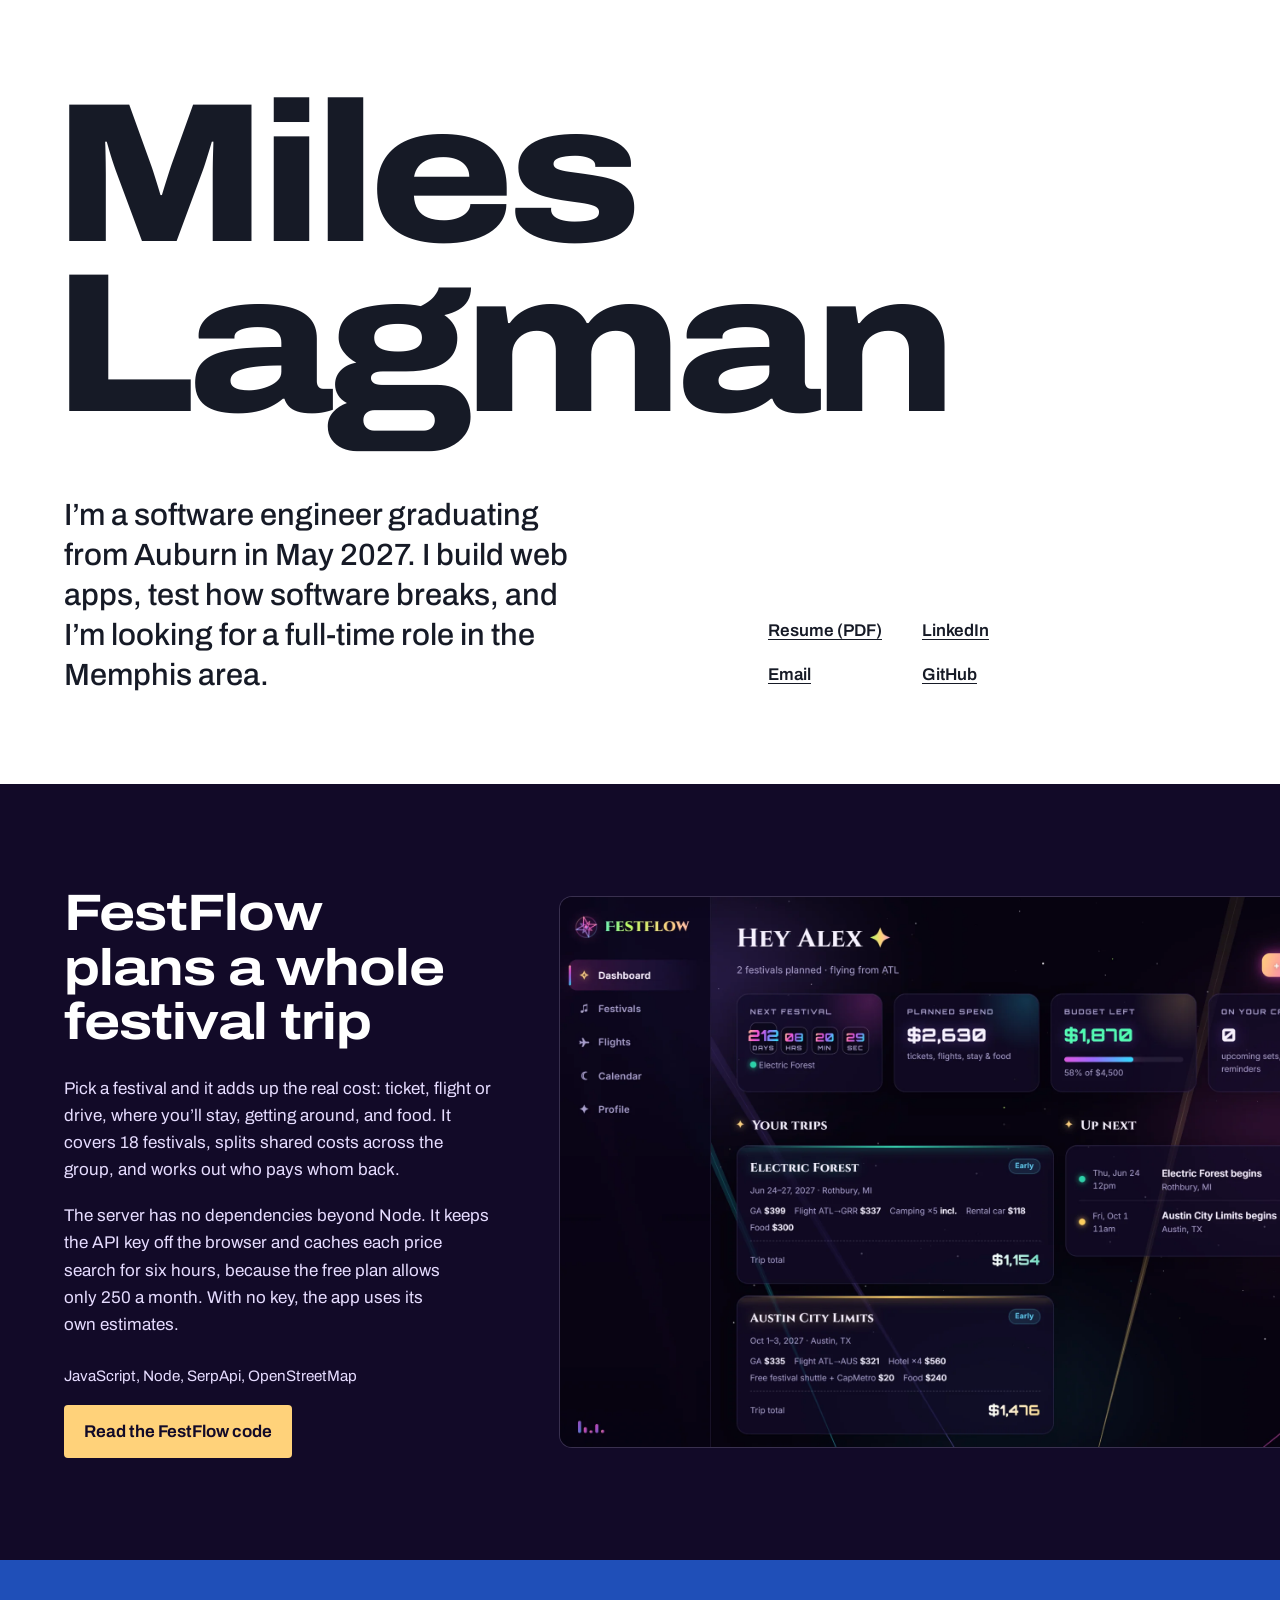
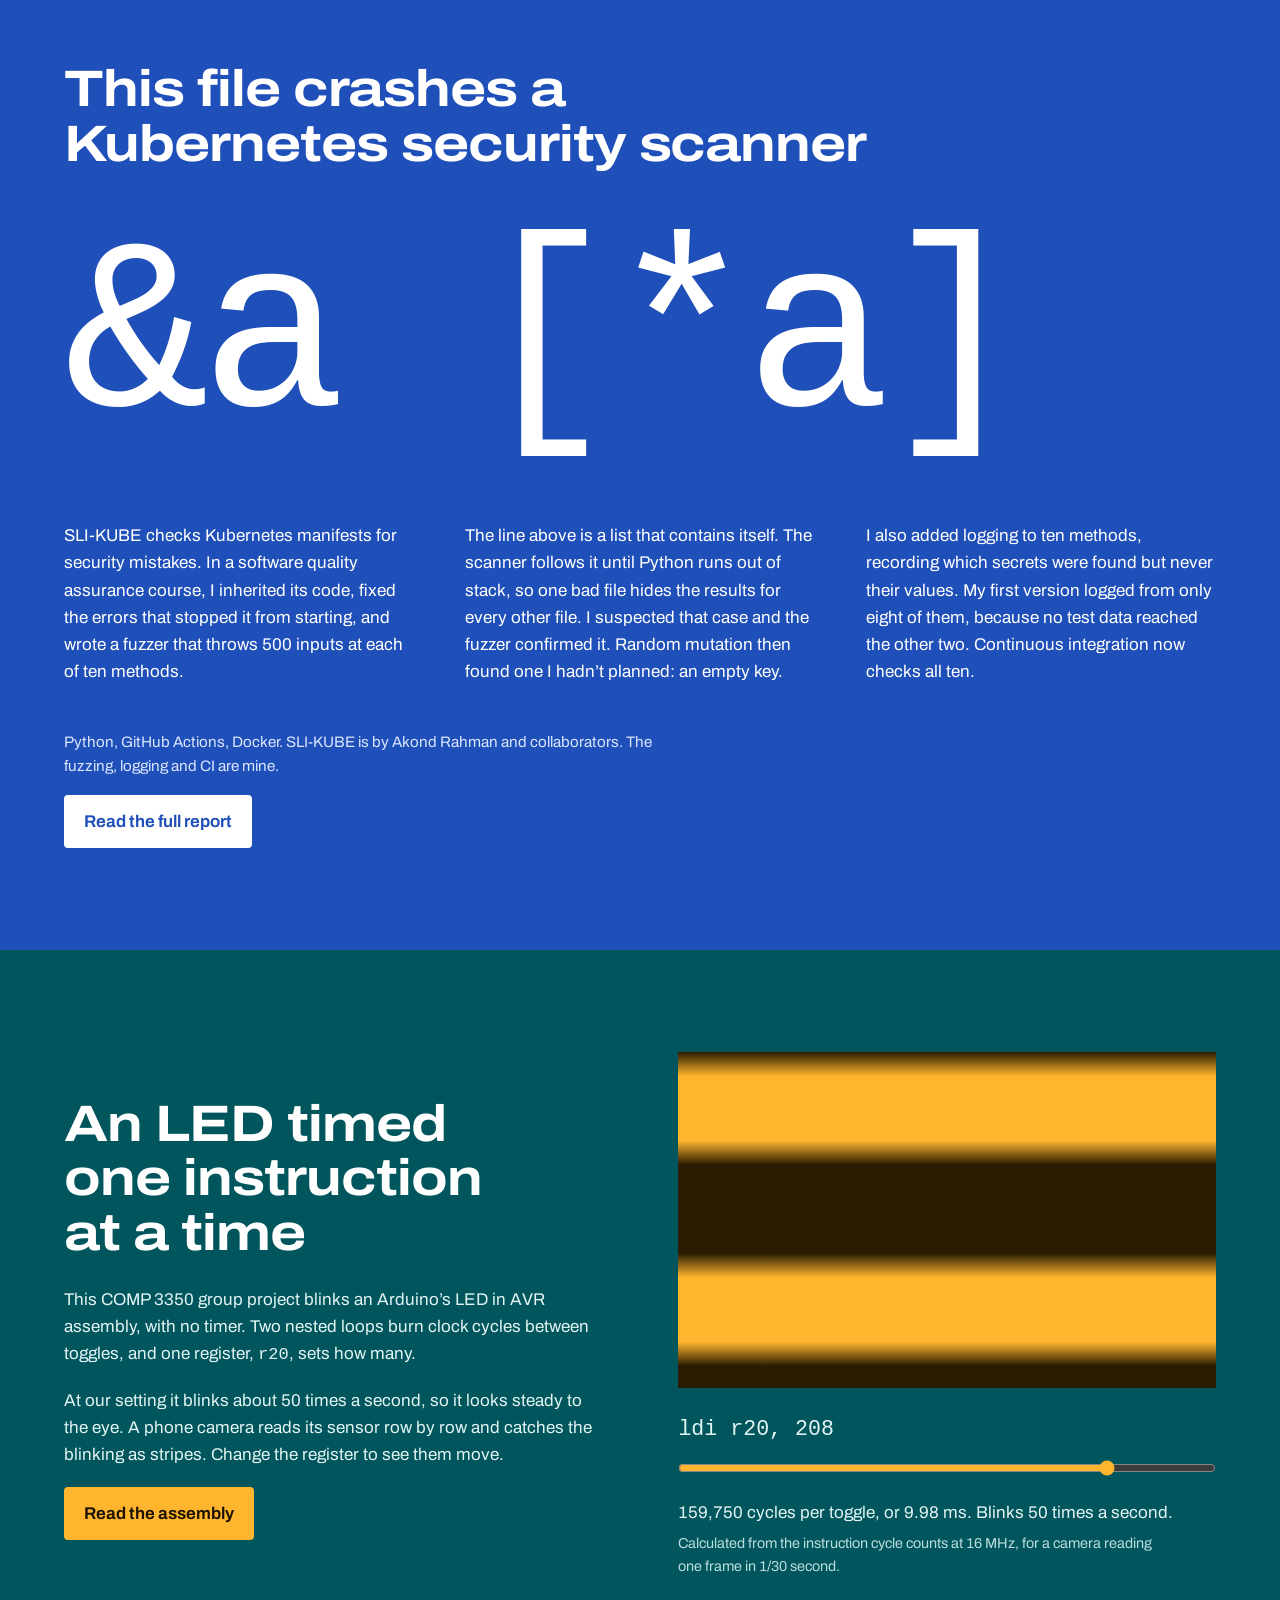
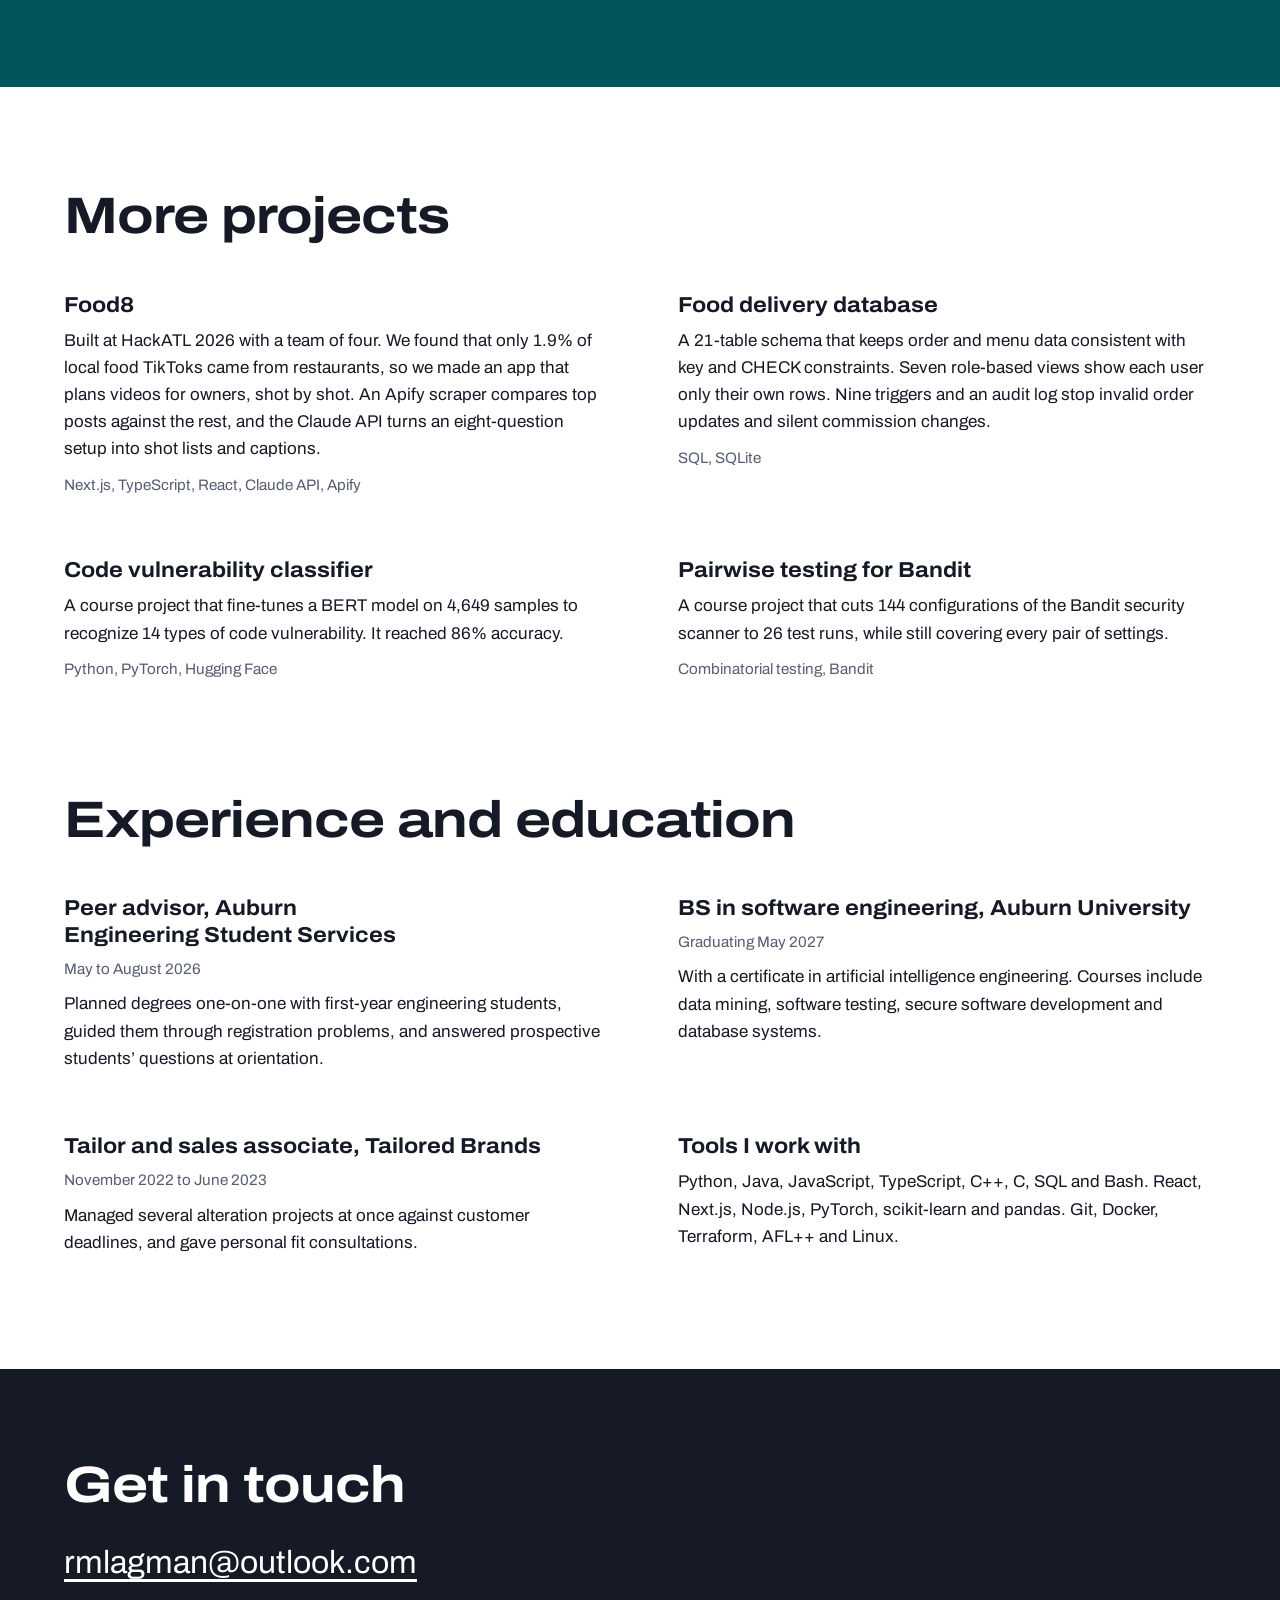
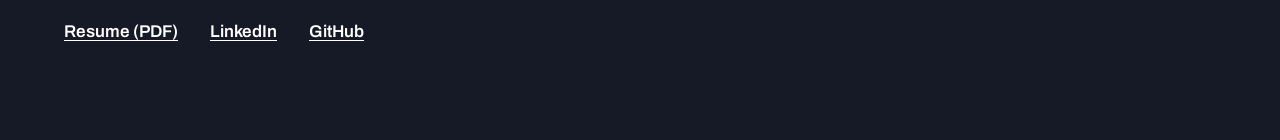
==== index.html @ d97e057a "Add resume, contact links, projects and experience" ====
<!doctype html>
<html lang="en">
<head>
  <meta charset="utf-8">
  <meta name="viewport" content="width=device-width, initial-scale=1">
  <title>Miles Lagman, software engineer</title>
  <meta name="description" content="Miles Lagman is a software engineer graduating from Auburn University in May 2027 and looking for a full-time role in the Memphis area.">
  <meta name="theme-color" content="#ffffff">
  <link rel="canonical" href="https://mileslagman.com/">
  <meta property="og:type" content="website">
  <meta property="og:title" content="Miles Lagman, software engineer">
  <meta property="og:description" content="Software engineer graduating from Auburn University in May 2027. I build web apps and test how software breaks.">
  <meta property="og:url" content="https://mileslagman.com/">
  <link rel="icon" href="data:image/svg+xml,%3Csvg xmlns='http://www.w3.org/2000/svg' viewBox='0 0 32 32'%3E%3Crect width='32' height='32' fill='%231f4fb8'/%3E%3Cpath d='M6 25V7h5l5 9 5-9h5v18h-5V15l-5 8.500-5-8.500v10z' fill='%23fff'/%3E%3C/svg%3E">
  <link rel="preconnect" href="https://fonts.googleapis.com">
  <link rel="preconnect" href="https://fonts.gstatic.com" crossorigin>
  <link rel="stylesheet" href="https://fonts.googleapis.com/css2?family=Archivo:wdth,wght@75..125,400..800&amp;display=swap">
  <link rel="stylesheet" href="styles.css">
</head>
<body>
  <a class="skip" href="#projects">Skip to projects</a>

  <header class="hero wrap">
    <h1>Miles<br>Lagman</h1>
    <div class="hero-text">
      <p class="lede">I’m a software engineer graduating from Auburn in May 2027. I build web apps, test how software breaks, and I’m looking for a full-time role in the Memphis area.</p>
      <nav class="links" aria-label="Resume and contact">
        <a href="Miles-Lagman-Resume.pdf">Resume (PDF)</a>
        <a href="https://www.linkedin.com/in/regin-miles-lagman/">LinkedIn</a>
        <a href="mailto:rmlagman@outlook.com">Email</a>
        <a href="https://github.com/mileslagman">GitHub</a>
      </nav>
    </div>
  </header>

  <main id="projects">
    <section class="band festflow" id="festflow" aria-labelledby="festflow-h">
      <div class="wrap festflow-grid">
        <div class="copy">
          <h2 id="festflow-h">FestFlow plans a whole festival trip</h2>
          <p>Pick a festival and it adds up the real cost: ticket, flight or drive, where you’ll stay, getting around, and food. It covers 18 festivals, splits shared costs across the group, and works out who pays whom back.</p>
          <p>The server has no dependencies beyond Node. It keeps the API key off the browser and caches each price search for six hours, because the free plan allows only 250 a month. With no key, the app uses its own estimates.</p>
          <p class="built">JavaScript, Node, SerpApi, OpenStreetMap</p>
          <a class="button" href="https://github.com/mileslagman/festflow">Read the FestFlow code</a>
        </div>
        <img class="shot" src="assets/festflow-dashboard.webp" width="1920" height="1290" alt="FestFlow dashboard with a countdown to the next festival, planned spend, budget left, and cost breakdowns for two trips.">
      </div>
    </section>

    <section class="band slikube" id="slikube" aria-labelledby="slikube-h">
      <div class="wrap">
        <h2 id="slikube-h">This file crashes a Kubernetes security scanner</h2>
        <pre class="exhibit"><code>&amp;a [*a]</code></pre>
        <div class="columns">
          <p>SLI-KUBE checks Kubernetes manifests for security mistakes. In a software quality assurance course, I inherited its code, fixed the errors that stopped it from starting, and wrote a fuzzer that throws 500 inputs at each of ten methods.</p>
          <p>The line above is a list that contains itself. The scanner follows it until Python runs out of stack, so one bad file hides the results for every other file. I suspected that case and the fuzzer confirmed it. Random mutation then found one I hadn’t planned: an empty key.</p>
          <p>I also added logging to ten methods, recording which secrets were found but never their values. My first version logged from only eight of them, because no test data reached the other two. Continuous integration now checks all ten.</p>
        </div>
        <p class="built">Python, GitHub Actions, Docker. SLI-KUBE is by Akond Rahman and collaborators. The fuzzing, logging and CI are mine.</p>
        <a class="button" href="https://github.com/mileslagman/MILESLAGMAN-FALL2026-SQA/blob/HEAD/SQA-REPO.md">Read the full report</a>
      </div>
    </section>

    <section class="band avr" id="avr" aria-labelledby="avr-h">
      <div class="wrap avr-grid">
        <div class="copy">
          <h2 id="avr-h">An LED timed one instruction at a time</h2>
          <p>This COMP 3350 group project blinks an Arduino’s LED in AVR assembly, with no timer. Two nested loops burn clock cycles between toggles, and one register, <code>r20</code>, sets how many.</p>
          <p>At our setting it blinks about 50 times a second, so it looks steady to the eye. A phone camera reads its sensor row by row and catches the blinking as stripes. Change the register to see them move.</p>
          <a class="button" href="https://github.com/mileslagman/COMP-3350---Assembly-Language">Read the assembly</a>
        </div>
        <div class="lab">
          <div class="frame" id="frame" role="img" aria-label="Simulated phone camera frame"></div>
          <label for="r20"><code>ldi r20, <output id="r20v" for="r20">208</output></code></label>
          <input id="r20" type="range" min="12" max="255" value="208">
          <p id="readout" aria-live="polite">159,750 cycles per toggle, or 9.98 ms. Blinks 50 times a second.</p>
          <p class="note">Calculated from the instruction cycle counts at 16 MHz, for a camera reading one frame in 1/30 second.</p>
        </div>
      </div>
    </section>

    <section class="plain wrap" id="more" aria-labelledby="more-h">
      <h2 id="more-h">More projects</h2>
      <div class="entries">
        <article>
          <h3>Food8</h3>
          <p>Built at HackATL 2026 with a team of four. We found that only 1.9% of local food TikToks came from restaurants, so we made an app that plans videos for owners, shot by shot. An Apify scraper compares top posts against the rest, and the Claude API turns an eight-question setup into shot lists and captions.</p>
          <p class="built">Next.js, TypeScript, React, Claude API, Apify</p>
        </article>
        <article>
          <h3>Food delivery database</h3>
          <p>A 21-table schema that keeps order and menu data consistent with key and CHECK constraints. Seven role-based views show each user only their own rows. Nine triggers and an audit log stop invalid order updates and silent commission changes.</p>
          <p class="built">SQL, SQLite</p>
        </article>
        <article>
          <h3>Code vulnerability classifier</h3>
          <p>A course project that fine-tunes a BERT model on 4,649 samples to recognize 14 types of code vulnerability. It reached 86% accuracy.</p>
          <p class="built">Python, PyTorch, Hugging Face</p>
        </article>
        <article>
          <h3>Pairwise testing for Bandit</h3>
          <p>A course project that cuts 144 configurations of the Bandit security scanner to 26 test runs, while still covering every pair of settings.</p>
          <p class="built">Combinatorial testing, Bandit</p>
        </article>
      </div>
    </section>

    <section class="plain wrap background" id="background" aria-labelledby="background-h">
      <h2 id="background-h">Experience and education</h2>
      <div class="entries">
        <article>
          <h3>Peer advisor, Auburn Engineering Student Services</h3>
          <p class="when">May to August 2026</p>
          <p>Planned degrees one-on-one with first-year engineering students, guided them through registration problems, and answered prospective students’ questions at orientation.</p>
        </article>
        <article>
          <h3>BS in software engineering, Auburn University</h3>
          <p class="when">Graduating May 2027</p>
          <p>With a certificate in artificial intelligence engineering. Courses include data mining, software testing, secure software development and database systems.</p>
        </article>
        <article>
          <h3>Tailor and sales associate, Tailored Brands</h3>
          <p class="when">November 2022 to June 2023</p>
          <p>Managed several alteration projects at once against customer deadlines, and gave personal fit consultations.</p>
        </article>
        <article>
          <h3>Tools I work with</h3>
          <p>Python, Java, JavaScript, TypeScript, C++, C, SQL and Bash. React, Next.js, Node.js, PyTorch, scikit-learn and pandas. Git, Docker, Terraform, AFL++ and Linux.</p>
        </article>
      </div>
    </section>
  </main>

  <footer class="foot">
    <div class="wrap">
      <h2>Get in touch</h2>
      <p><a href="mailto:rmlagman@outlook.com">rmlagman@outlook.com</a></p>
      <nav class="foot-links" aria-label="Elsewhere">
        <a href="Miles-Lagman-Resume.pdf">Resume (PDF)</a>
        <a href="https://www.linkedin.com/in/regin-miles-lagman/">LinkedIn</a>
        <a href="https://github.com/mileslagman">GitHub</a>
      </nav>
    </div>
  </footer>

  <script src="avr.js"></script>
</body>
</html>
---- styles.css ----
:root {
  --ink: #161a26;
  --quiet: #555d70;
  --night: #120a28;
  --lilac: #e6dcff;
  --gold: #ffd27a;
  --kube: #1f4fb8;
  --kube-pale: #dbe6ff;
  --board: #00565c;
  --led: #ffb52e;
  --gutter: clamp(1.25rem, 5vw, 4.5rem);
}

* { box-sizing: border-box; }
html { color-scheme: light; scroll-behavior: smooth; }
body {
  margin: 0;
  background: #fff;
  color: var(--ink);
  font: 400 1.0625rem/1.6 Archivo, "Helvetica Neue", Arial, sans-serif;
  -webkit-text-size-adjust: 100%;
}

.wrap { max-width: 84rem; margin-inline: auto; padding-inline: var(--gutter); }

h1, h2 { margin: 0; font-stretch: 118%; text-wrap: balance; }
h1 { font-weight: 800; font-size: clamp(3.5rem, 15.5vw, 13rem); line-height: .86; letter-spacing: -.035em; margin-left: -.055em; }
h2 { font-weight: 700; font-size: clamp(1.9rem, 4vw, 3.25rem); line-height: 1.06; letter-spacing: -.02em; }
p { margin: 0 0 1.1em; max-width: 60ch; text-wrap: pretty; }
code, pre { font-family: ui-monospace, "Cascadia Code", Consolas, Menlo, monospace; }

a { color: inherit; text-underline-offset: .2em; }
:focus-visible { outline: 3px solid currentColor; outline-offset: 4px; }
.skip { position: absolute; left: -999px; top: 0; padding: .75rem 1rem; background: #fff; }
.skip:focus { left: 0; z-index: 1; }

/* Opening */
.hero { padding-block: clamp(2.5rem, 7vw, 6rem) clamp(3rem, 7vw, 6rem); }
.hero-text {
  display: grid;
  grid-template-columns: minmax(0, 1.4fr) minmax(0, 1fr);
  gap: 2rem clamp(2rem, 6vw, 6rem);
  align-items: end;
  margin-top: clamp(2rem, 5vw, 4rem);
}
.lede { margin: 0; max-width: 30ch; font-size: clamp(1.35rem, 2.4vw, 2rem); line-height: 1.3; font-weight: 500; }
.links { display: grid; grid-template-columns: repeat(2, max-content); gap: .25rem 2.5rem; }
.links a { padding-block: .4rem; font-weight: 600; }

/* Project bands: each takes its color from the project itself */
.band { padding-block: clamp(3.5rem, 8vw, 7.5rem); overflow: hidden; }
.copy h2 { margin-bottom: 1.6rem; }
.built { margin-top: 1.6rem; font-size: .95rem; }
.button {
  display: inline-block;
  padding: .8rem 1.25rem;
  font-weight: 650;
  text-decoration: none;
  border-radius: 4px;
}
.button:hover { text-decoration: underline; }

.festflow { background: var(--night); color: var(--lilac); }
.festflow h2 { color: #fff; }
.festflow-grid {
  display: grid;
  grid-template-columns: minmax(19rem, 27rem) minmax(0, 1fr);
  gap: clamp(2rem, 5vw, 5rem);
  align-items: center;
}
.shot {
  display: block;
  width: clamp(46rem, 64vw, 66rem);
  height: auto;
  border-radius: 12px;
  box-shadow: 0 0 0 1px rgb(230 220 255 / .18);
}
.festflow .button { background: var(--gold); color: var(--night); }

.slikube { background: var(--kube); color: #fff; }
.slikube h2 { max-width: 22ch; }
.exhibit {
  margin: clamp(1.5rem, 4vw, 3rem) 0 clamp(2rem, 5vw, 3.75rem);
  font-size: clamp(3.75rem, 19vw, 16rem);
  line-height: 1;
  letter-spacing: -.04em;
  white-space: pre;
}
.columns { display: grid; grid-template-columns: repeat(3, minmax(0, 1fr)); gap: 0 clamp(1.5rem, 4vw, 4rem); }
.slikube .built { max-width: 70ch; color: var(--kube-pale); }
.slikube .button { background: #fff; color: var(--kube); }

.avr { background: var(--board); color: #e3f4f4; }
.avr h2 { color: #fff; }
.avr-grid {
  display: grid;
  grid-template-columns: minmax(0, 1fr) minmax(0, 1fr);
  gap: clamp(2rem, 6vw, 6rem);
  align-items: center;
}
.avr .button { background: var(--led); color: #1d1300; }
.frame { aspect-ratio: 16 / 10; margin-bottom: 1.4rem; background-color: #2a1c00; }
.lab label { display: block; font-size: 1.35rem; }
.lab input { width: 100%; height: 2.75rem; margin: 0; accent-color: var(--led); cursor: pointer; }
.lab p { margin-bottom: .4rem; font-variant-numeric: tabular-nums; }
.note { font-size: .9rem; color: #b9dcdd; }

/* Plain sections */
.plain { padding-block: clamp(3.5rem, 8vw, 7rem); }
.background { padding-top: 0; }
.entries {
  display: grid;
  grid-template-columns: repeat(2, minmax(0, 1fr));
  gap: clamp(2rem, 4vw, 3.25rem) clamp(2rem, 6vw, 6rem);
  margin-top: clamp(2rem, 4vw, 3rem);
}
h3 { margin: 0 0 .5rem; font-size: 1.35rem; line-height: 1.25; font-weight: 700; font-stretch: 108%; text-wrap: balance; }
.entries p { margin-bottom: .6em; }
.entries .built, .entries .when { margin-block: 0 .6em; color: var(--quiet); font-size: .95rem; }

.foot { padding-block: clamp(3.5rem, 7vw, 6rem); background: var(--ink); color: #fff; }
.foot p { margin: 1.5rem 0; font-size: clamp(1.25rem, 2.6vw, 2rem); overflow-wrap: anywhere; }
.foot-links { display: flex; flex-wrap: wrap; gap: .25rem 2rem; }
.foot-links a { padding-block: .4rem; font-weight: 600; }

@media (max-width: 60rem) {
  .festflow-grid, .avr-grid { grid-template-columns: minmax(0, 1fr); }
  .shot { width: 100%; }
  .columns { grid-template-columns: minmax(0, 1fr); }
}
@media (max-width: 44rem) {
  .hero-text { grid-template-columns: minmax(0, 1fr); }
  .shot { width: 46rem; max-width: none; }
}
@media (max-width: 44rem) {
  .entries { grid-template-columns: minmax(0, 1fr); }
}
@media (prefers-reduced-motion: reduce) {
  html { scroll-behavior: auto; }
}
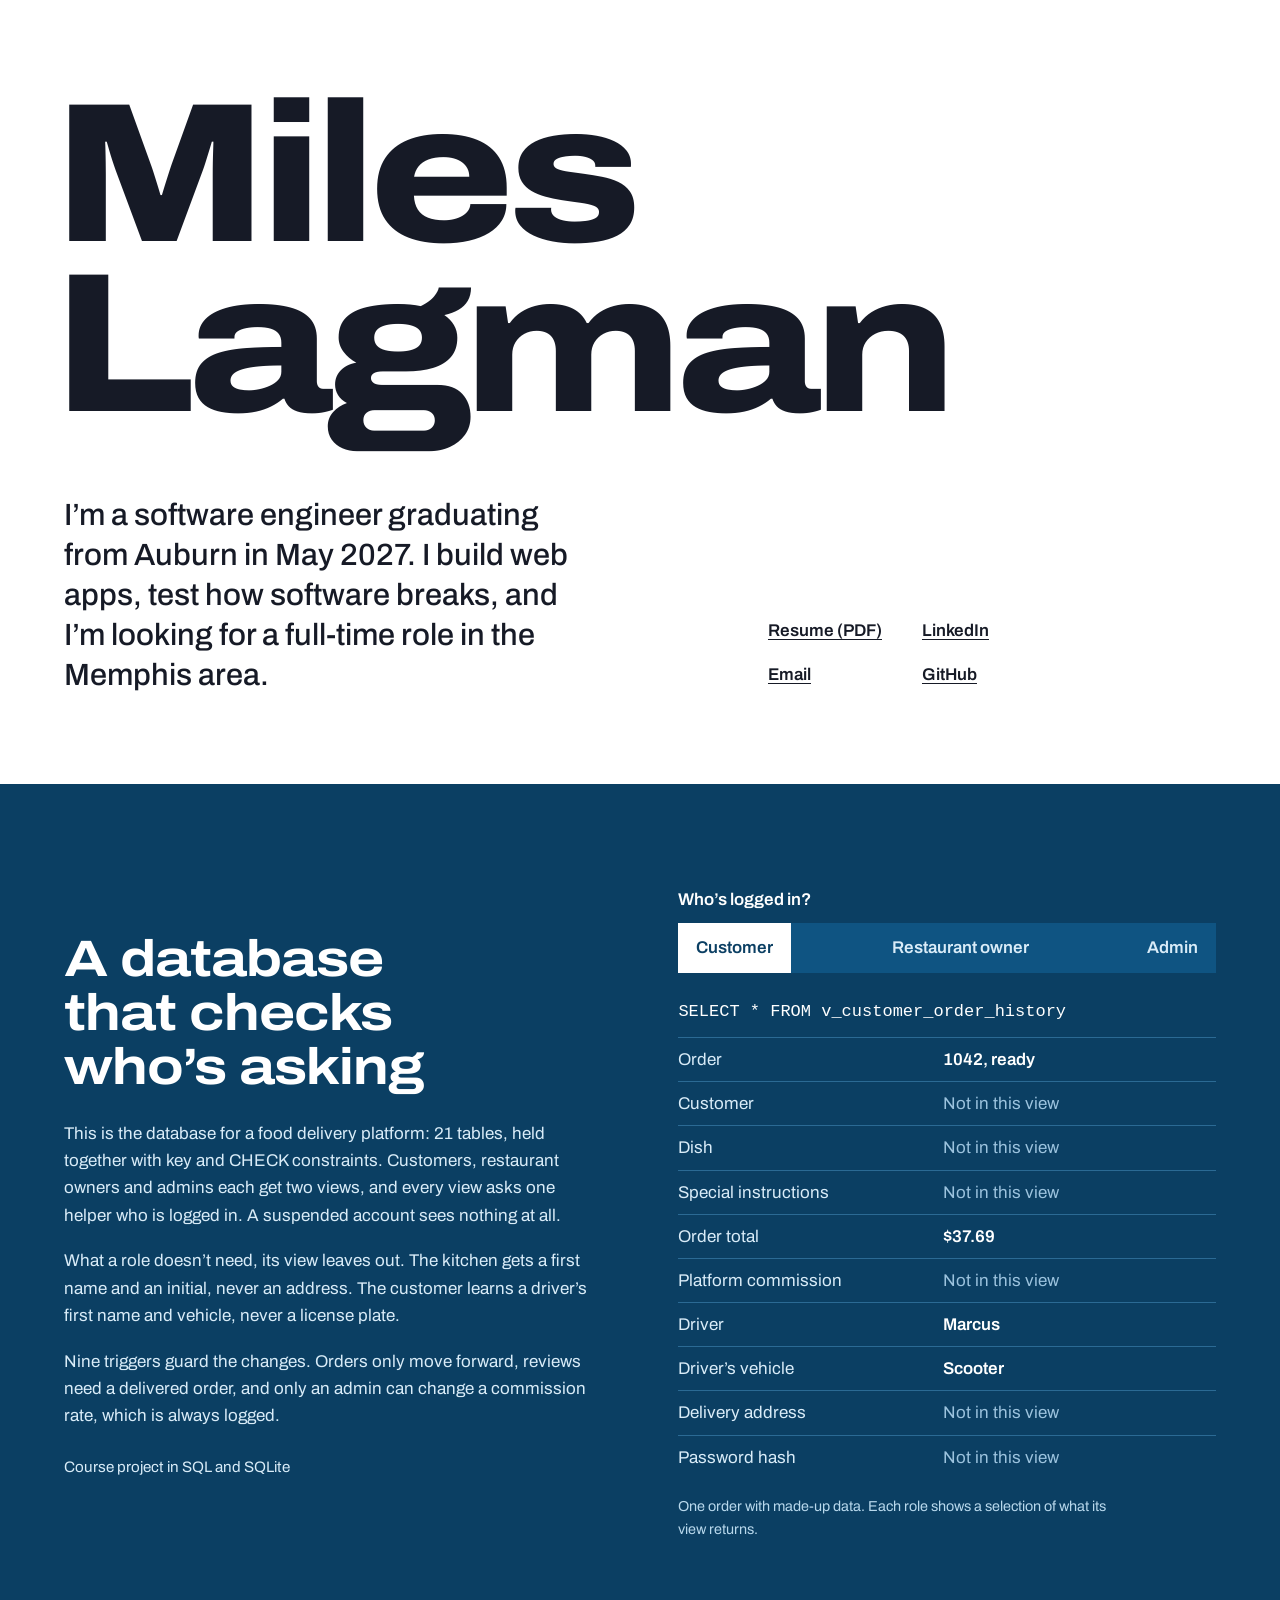
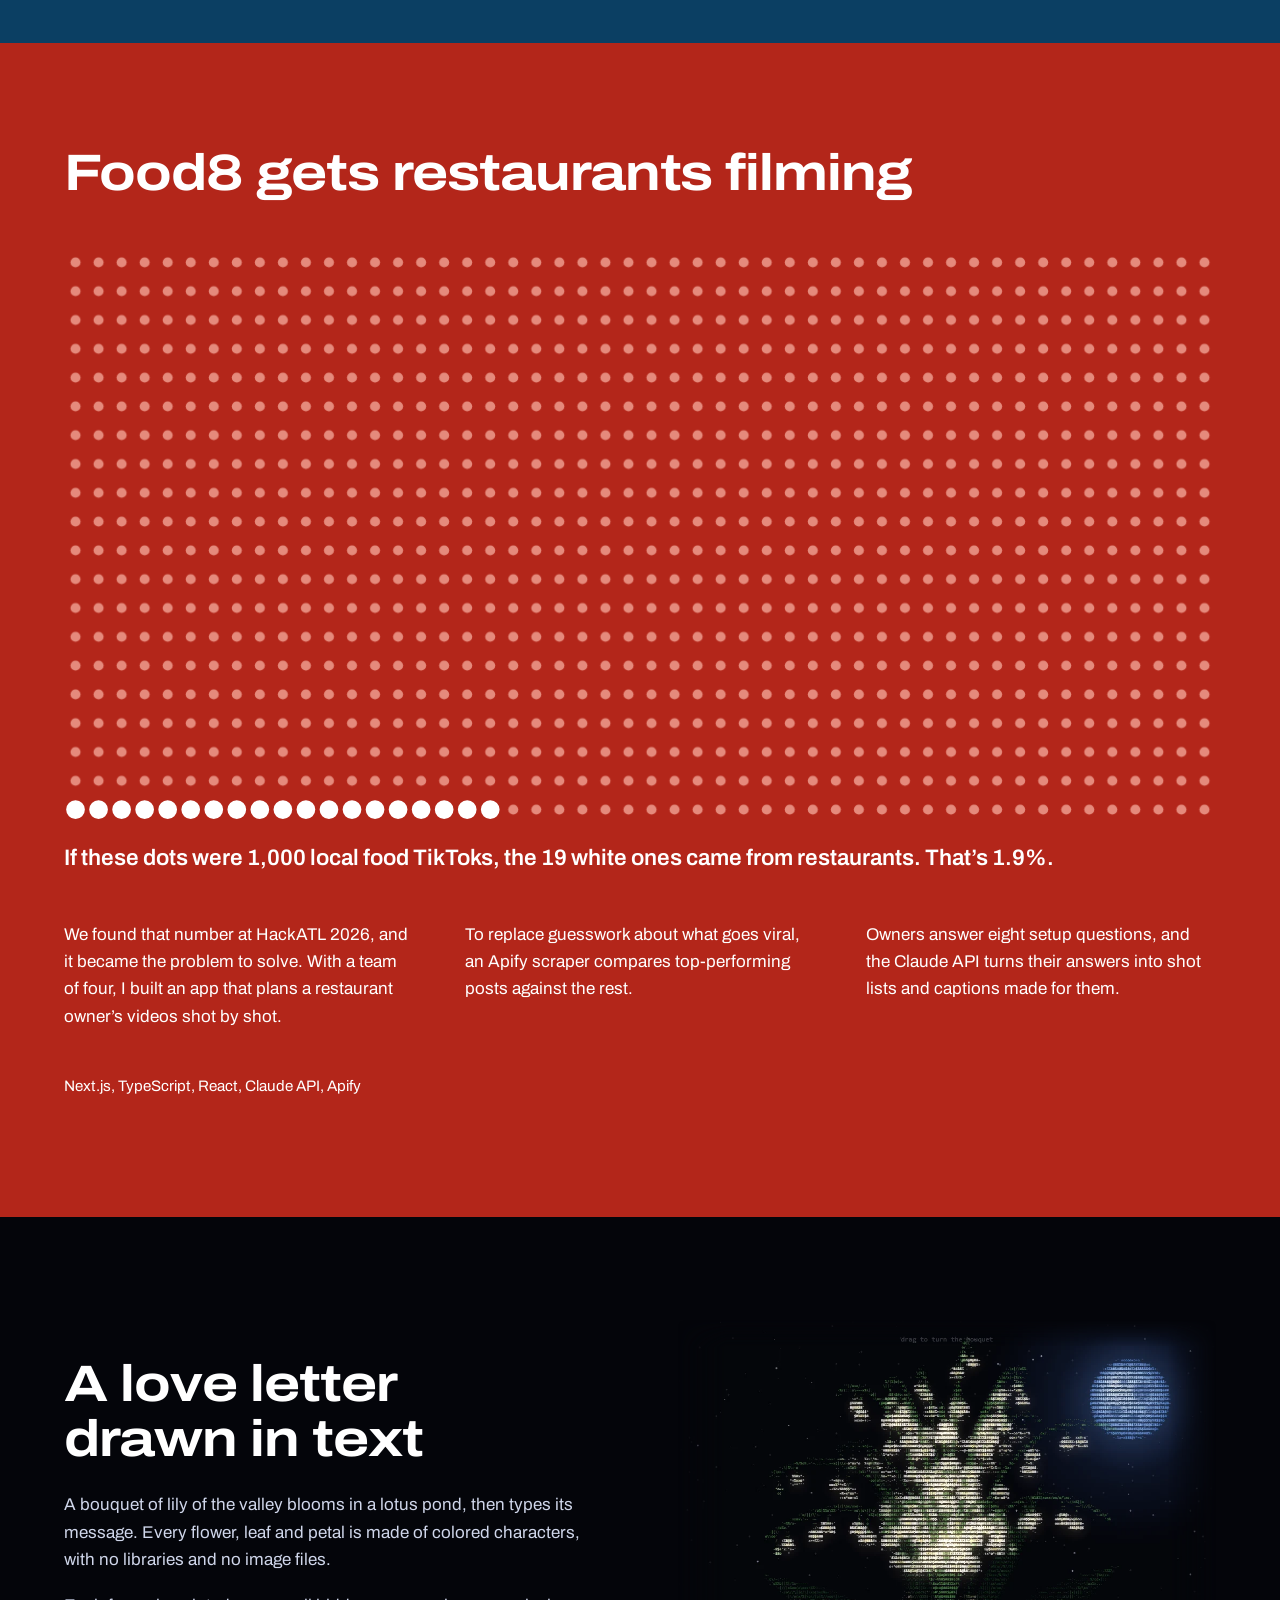
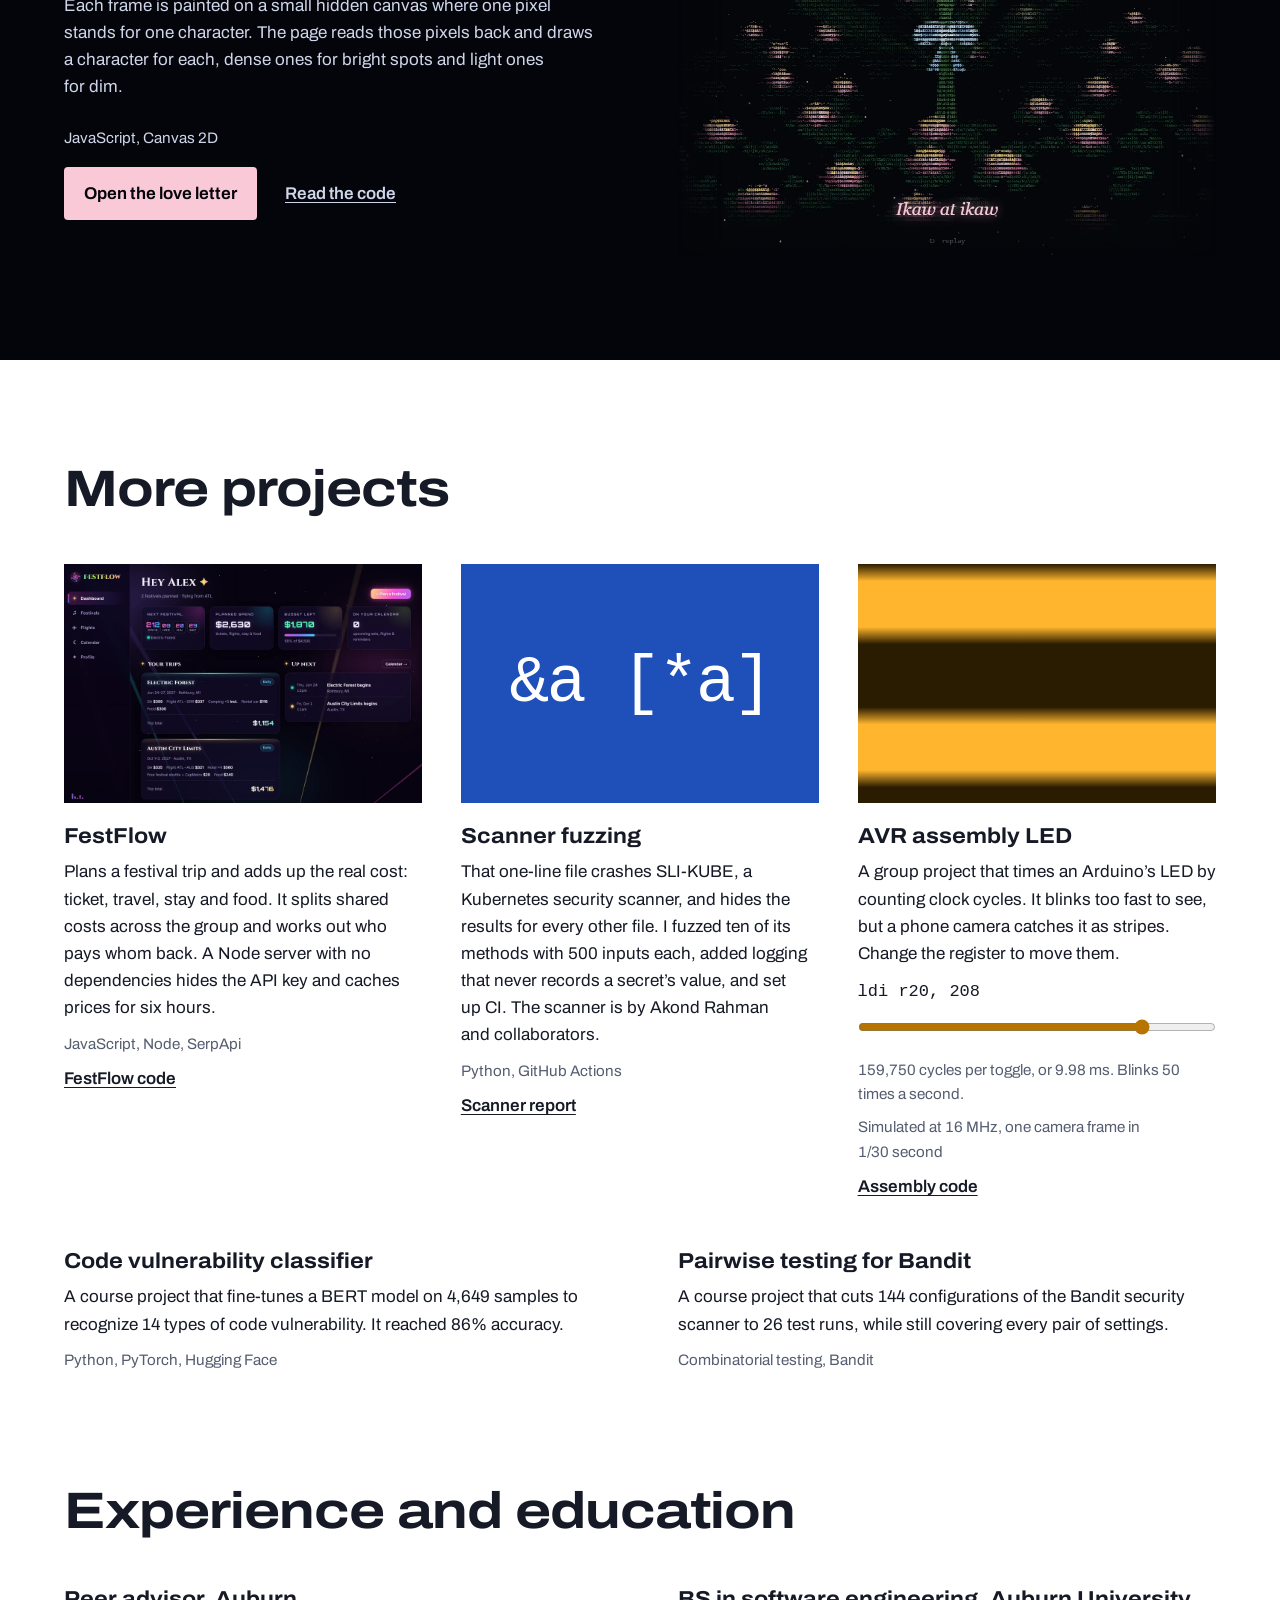
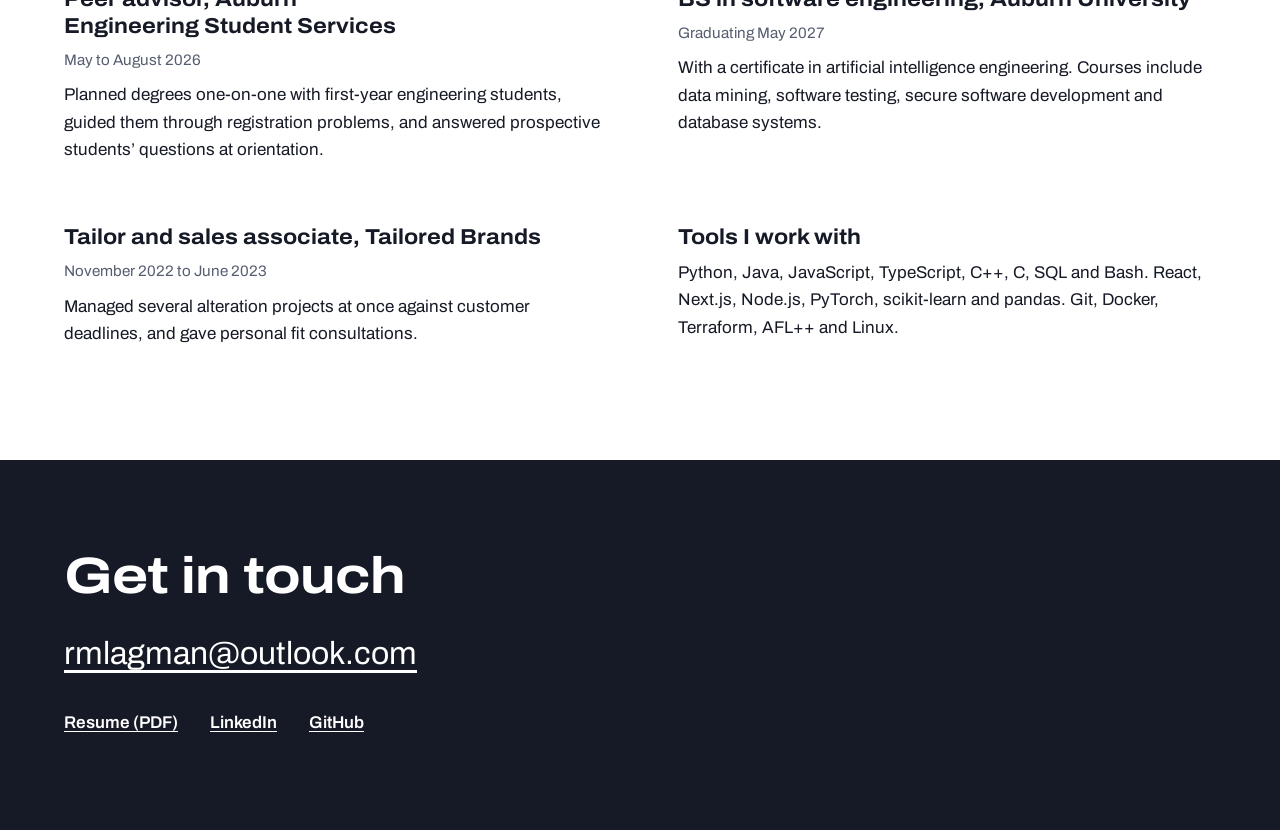
==== commit 93a514b6: "Feature the database, Food8 and love letter" ====
--- a/index.html
+++ b/index.html
@@ -11,7 +11,7 @@
   <meta property="og:title" content="Miles Lagman, software engineer">
   <meta property="og:description" content="Software engineer graduating from Auburn University in May 2027. I build web apps and test how software breaks.">
   <meta property="og:url" content="https://mileslagman.com/">
-  <link rel="icon" href="data:image/svg+xml,%3Csvg xmlns='http://www.w3.org/2000/svg' viewBox='0 0 32 32'%3E%3Crect width='32' height='32' fill='%231f4fb8'/%3E%3Cpath d='M6 25V7h5l5 9 5-9h5v18h-5V15l-5 8.500-5-8.500v10z' fill='%23fff'/%3E%3C/svg%3E">
+  <link rel="icon" href="data:image/svg+xml,%3Csvg xmlns='http://www.w3.org/2000/svg' viewBox='0 0 32 32'%3E%3Crect width='32' height='32' fill='%230b3f63'/%3E%3Cpath d='M6 25V7h5l5 9 5-9h5v18h-5V15l-5 8.500-5-8.500v10z' fill='%23fff'/%3E%3C/svg%3E">
   <link rel="preconnect" href="https://fonts.googleapis.com">
   <link rel="preconnect" href="https://fonts.gstatic.com" crossorigin>
   <link rel="stylesheet" href="https://fonts.googleapis.com/css2?family=Archivo:wdth,wght@75..125,400..800&amp;display=swap">
@@ -34,64 +34,98 @@
   </header>
 
   <main id="projects">
-    <section class="band festflow" id="festflow" aria-labelledby="festflow-h">
-      <div class="wrap festflow-grid">
+    <section class="band data" id="database" aria-labelledby="database-h">
+      <div class="wrap split">
         <div class="copy">
-          <h2 id="festflow-h">FestFlow plans a whole festival trip</h2>
-          <p>Pick a festival and it adds up the real cost: ticket, flight or drive, where you’ll stay, getting around, and food. It covers 18 festivals, splits shared costs across the group, and works out who pays whom back.</p>
-          <p>The server has no dependencies beyond Node. It keeps the API key off the browser and caches each price search for six hours, because the free plan allows only 250 a month. With no key, the app uses its own estimates.</p>
-          <p class="built">JavaScript, Node, SerpApi, OpenStreetMap</p>
-          <a class="button" href="https://github.com/mileslagman/festflow">Read the FestFlow code</a>
+          <h2 id="database-h">A database that checks who’s asking</h2>
+          <p>This is the database for a food delivery platform: 21 tables, held together with key and CHECK constraints. Customers, restaurant owners and admins each get two views, and every view asks one helper who is logged in. A suspended account sees nothing at all.</p>
+          <p>What a role doesn’t need, its view leaves out. The kitchen gets a first name and an initial, never an address. The customer learns a driver’s first name and vehicle, never a license plate.</p>
+          <p>Nine triggers guard the changes. Orders only move forward, reviews need a delivered order, and only an admin can change a commission rate, which is always logged.</p>
+          <p class="built">Course project in SQL and SQLite</p>
         </div>
-        <img class="shot" src="assets/festflow-dashboard.webp" width="1920" height="1290" alt="FestFlow dashboard with a countdown to the next festival, planned spend, budget left, and cost breakdowns for two trips.">
+        <div class="order">
+          <fieldset class="roles">
+            <legend>Who’s logged in?</legend>
+            <label><input type="radio" name="role" value="customer" checked><span>Customer</span></label>
+            <label><input type="radio" name="role" value="owner"><span>Restaurant owner</span></label>
+            <label><input type="radio" name="role" value="admin"><span>Admin</span></label>
+          </fieldset>
+          <p class="query"><code>SELECT * FROM <span id="view">v_customer_order_history</span></code></p>
+          <dl id="order" aria-live="polite"></dl>
+          <p class="note">One order with made-up data. Each role shows a selection of what its view returns.</p>
+        </div>
       </div>
     </section>
 
-    <section class="band slikube" id="slikube" aria-labelledby="slikube-h">
+    <section class="band food8" id="food8" aria-labelledby="food8-h">
       <div class="wrap">
-        <h2 id="slikube-h">This file crashes a Kubernetes security scanner</h2>
-        <pre class="exhibit"><code>&amp;a [*a]</code></pre>
+        <h2 id="food8-h">Food8 gets restaurants filming</h2>
+        <figure class="dots">
+          <svg viewBox="0 0 800 400" role="img" aria-label="A field of 1,000 dots with 19 highlighted">
+            <defs>
+              <pattern id="dot" width="16" height="20" patternUnits="userSpaceOnUse"><circle cx="8" cy="10" r="3.5" fill="#e58a7c"/></pattern>
+            </defs>
+            <rect width="800" height="400" fill="url(#dot)"/>
+            <path d="M8 390h288.1" stroke="#fff" stroke-width="13" stroke-linecap="round" stroke-dasharray="0 16" fill="none"/>
+          </svg>
+          <figcaption>If these dots were 1,000 local food TikToks, the 19 white ones came from restaurants. That’s 1.9%.</figcaption>
+        </figure>
         <div class="columns">
-          <p>SLI-KUBE checks Kubernetes manifests for security mistakes. In a software quality assurance course, I inherited its code, fixed the errors that stopped it from starting, and wrote a fuzzer that throws 500 inputs at each of ten methods.</p>
-          <p>The line above is a list that contains itself. The scanner follows it until Python runs out of stack, so one bad file hides the results for every other file. I suspected that case and the fuzzer confirmed it. Random mutation then found one I hadn’t planned: an empty key.</p>
-          <p>I also added logging to ten methods, recording which secrets were found but never their values. My first version logged from only eight of them, because no test data reached the other two. Continuous integration now checks all ten.</p>
+          <p>We found that number at HackATL 2026, and it became the problem to solve. With a team of four, I built an app that plans a restaurant owner’s videos shot by shot.</p>
+          <p>To replace guesswork about what goes viral, an Apify scraper compares top-performing posts against the rest.</p>
+          <p>Owners answer eight setup questions, and the Claude API turns their answers into shot lists and captions made for them.</p>
         </div>
-        <p class="built">Python, GitHub Actions, Docker. SLI-KUBE is by Akond Rahman and collaborators. The fuzzing, logging and CI are mine.</p>
-        <a class="button" href="https://github.com/mileslagman/MILESLAGMAN-FALL2026-SQA/blob/HEAD/SQA-REPO.md">Read the full report</a>
+        <p class="built">Next.js, TypeScript, React, Claude API, Apify</p>
       </div>
     </section>
 
-    <section class="band avr" id="avr" aria-labelledby="avr-h">
-      <div class="wrap avr-grid">
+    <section class="band letter" id="love-letter" aria-labelledby="letter-h">
+      <div class="wrap split">
         <div class="copy">
-          <h2 id="avr-h">An LED timed one instruction at a time</h2>
-          <p>This COMP 3350 group project blinks an Arduino’s LED in AVR assembly, with no timer. Two nested loops burn clock cycles between toggles, and one register, <code>r20</code>, sets how many.</p>
-          <p>At our setting it blinks about 50 times a second, so it looks steady to the eye. A phone camera reads its sensor row by row and catches the blinking as stripes. Change the register to see them move.</p>
-          <a class="button" href="https://github.com/mileslagman/COMP-3350---Assembly-Language">Read the assembly</a>
+          <h2 id="letter-h">A love letter drawn in text</h2>
+          <p>A bouquet of lily of the valley blooms in a lotus pond, then types its message. Every flower, leaf and petal is made of colored characters, with no libraries and no image files.</p>
+          <p>Each frame is painted on a small hidden canvas where one pixel stands for one character. The page reads those pixels back and draws a character for each, dense ones for bright spots and light ones for dim.</p>
+          <p class="built">JavaScript, Canvas 2D</p>
+          <div class="actions">
+            <a class="button" href="love-letter/">Open the love letter</a>
+            <a class="quiet-link" href="https://github.com/mileslagman/love-letter">Read the code</a>
+          </div>
         </div>
-        <div class="lab">
-          <div class="frame" id="frame" role="img" aria-label="Simulated phone camera frame"></div>
-          <label for="r20"><code>ldi r20, <output id="r20v" for="r20">208</output></code></label>
-          <input id="r20" type="range" min="12" max="255" value="208">
-          <p id="readout" aria-live="polite">159,750 cycles per toggle, or 9.98 ms. Blinks 50 times a second.</p>
-          <p class="note">Calculated from the instruction cycle counts at 16 MHz, for a camera reading one frame in 1/30 second.</p>
+        <div class="stage" id="stage">
+          <img src="assets/love-letter.webp" width="1000" height="1000" loading="lazy" alt="A bouquet of white bell flowers with a pale blue ribbon, drawn in colored text characters above a lotus pond, with the message Ikaw at ikaw.">
         </div>
       </div>
     </section>
 
     <section class="plain wrap" id="more" aria-labelledby="more-h">
       <h2 id="more-h">More projects</h2>
-      <div class="entries">
+      <div class="entries three">
         <article>
-          <h3>Food8</h3>
-          <p>Built at HackATL 2026 with a team of four. We found that only 1.9% of local food TikToks came from restaurants, so we made an app that plans videos for owners, shot by shot. An Apify scraper compares top posts against the rest, and the Claude API turns an eight-question setup into shot lists and captions.</p>
-          <p class="built">Next.js, TypeScript, React, Claude API, Apify</p>
+          <img class="tile" src="assets/festflow-dashboard.webp" width="1920" height="1290" loading="lazy" alt="FestFlow dashboard with a festival countdown, planned spend and trip costs.">
+          <h3>FestFlow</h3>
+          <p>Plans a festival trip and adds up the real cost: ticket, travel, stay and food. It splits shared costs across the group and works out who pays whom back. A Node server with no dependencies hides the API key and caches prices for six hours.</p>
+          <p class="built">JavaScript, Node, SerpApi</p>
+          <a href="https://github.com/mileslagman/festflow">FestFlow code</a>
         </article>
         <article>
-          <h3>Food delivery database</h3>
-          <p>A 21-table schema that keeps order and menu data consistent with key and CHECK constraints. Seven role-based views show each user only their own rows. Nine triggers and an audit log stop invalid order updates and silent commission changes.</p>
-          <p class="built">SQL, SQLite</p>
+          <div class="tile exhibit"><code>&amp;a [*a]</code></div>
+          <h3>Scanner fuzzing</h3>
+          <p>That one-line file crashes SLI-KUBE, a Kubernetes security scanner, and hides the results for every other file. I fuzzed ten of its methods with 500 inputs each, added logging that never records a secret’s value, and set up CI. The scanner is by Akond Rahman and collaborators.</p>
+          <p class="built">Python, GitHub Actions</p>
+          <a href="https://github.com/mileslagman/MILESLAGMAN-FALL2026-SQA/blob/HEAD/SQA-REPO.md">Scanner report</a>
         </article>
+        <article>
+          <div class="tile frame" id="frame" role="img" aria-label="Simulated phone camera frame"></div>
+          <h3>AVR assembly LED</h3>
+          <p>A group project that times an Arduino’s LED by counting clock cycles. It blinks too fast to see, but a phone camera catches it as stripes. Change the register to move them.</p>
+          <label for="r20"><code>ldi r20, <output id="r20v" for="r20">208</output></code></label>
+          <input id="r20" type="range" min="12" max="255" value="208">
+          <p class="built" id="readout" aria-live="polite">159,750 cycles per toggle, or 9.98 ms. Blinks 50 times a second.</p>
+          <p class="built">Simulated at 16 MHz, one camera frame in 1/30 second</p>
+          <a href="https://github.com/mileslagman/COMP-3350---Assembly-Language">Assembly code</a>
+        </article>
+      </div>
+      <div class="entries">
         <article>
           <h3>Code vulnerability classifier</h3>
           <p>A course project that fine-tunes a BERT model on 4,649 samples to recognize 14 types of code vulnerability. It reached 86% accuracy.</p>
@@ -143,6 +177,8 @@
     </div>
   </footer>
 
+  <script src="order.js"></script>
+  <script src="letter.js"></script>
   <script src="avr.js"></script>
 </body>
 </html>
--- a/styles.css
+++ b/styles.css
@@ -1,13 +1,7 @@
 :root {
   --ink: #161a26;
   --quiet: #555d70;
-  --night: #120a28;
-  --lilac: #e6dcff;
-  --gold: #ffd27a;
   --kube: #1f4fb8;
-  --kube-pale: #dbe6ff;
-  --board: #00565c;
-  --led: #ffb52e;
   --gutter: clamp(1.25rem, 5vw, 4.5rem);
 }
 
@@ -47,63 +41,60 @@
 .links { display: grid; grid-template-columns: repeat(2, max-content); gap: .25rem 2.5rem; }
 .links a { padding-block: .4rem; font-weight: 600; }
 
-/* Project bands: each takes its color from the project itself */
+/* Featured projects: each takes its color from its own subject */
 .band { padding-block: clamp(3.5rem, 8vw, 7.5rem); overflow: hidden; }
 .copy h2 { margin-bottom: 1.6rem; }
 .built { margin-top: 1.6rem; font-size: .95rem; }
-.button {
-  display: inline-block;
-  padding: .8rem 1.25rem;
-  font-weight: 650;
-  text-decoration: none;
-  border-radius: 4px;
-}
-.button:hover { text-decoration: underline; }
-
-.festflow { background: var(--night); color: var(--lilac); }
-.festflow h2 { color: #fff; }
-.festflow-grid {
-  display: grid;
-  grid-template-columns: minmax(19rem, 27rem) minmax(0, 1fr);
-  gap: clamp(2rem, 5vw, 5rem);
-  align-items: center;
-}
-.shot {
-  display: block;
-  width: clamp(46rem, 64vw, 66rem);
-  height: auto;
-  border-radius: 12px;
-  box-shadow: 0 0 0 1px rgb(230 220 255 / .18);
-}
-.festflow .button { background: var(--gold); color: var(--night); }
-
-.slikube { background: var(--kube); color: #fff; }
-.slikube h2 { max-width: 22ch; }
-.exhibit {
-  margin: clamp(1.5rem, 4vw, 3rem) 0 clamp(2rem, 5vw, 3.75rem);
-  font-size: clamp(3.75rem, 19vw, 16rem);
-  line-height: 1;
-  letter-spacing: -.04em;
-  white-space: pre;
-}
-.columns { display: grid; grid-template-columns: repeat(3, minmax(0, 1fr)); gap: 0 clamp(1.5rem, 4vw, 4rem); }
-.slikube .built { max-width: 70ch; color: var(--kube-pale); }
-.slikube .button { background: #fff; color: var(--kube); }
-
-.avr { background: var(--board); color: #e3f4f4; }
-.avr h2 { color: #fff; }
-.avr-grid {
+.split {
   display: grid;
   grid-template-columns: minmax(0, 1fr) minmax(0, 1fr);
   gap: clamp(2rem, 6vw, 6rem);
   align-items: center;
 }
-.avr .button { background: var(--led); color: #1d1300; }
-.frame { aspect-ratio: 16 / 10; margin-bottom: 1.4rem; background-color: #2a1c00; }
-.lab label { display: block; font-size: 1.35rem; }
-.lab input { width: 100%; height: 2.75rem; margin: 0; accent-color: var(--led); cursor: pointer; }
-.lab p { margin-bottom: .4rem; font-variant-numeric: tabular-nums; }
-.note { font-size: .9rem; color: #b9dcdd; }
+.columns { display: grid; grid-template-columns: repeat(3, minmax(0, 1fr)); gap: 0 clamp(1.5rem, 4vw, 4rem); }
+.actions { display: flex; flex-wrap: wrap; align-items: center; gap: .75rem 1.75rem; }
+.button { display: inline-block; padding: .8rem 1.25rem; font-weight: 650; text-decoration: none; border-radius: 4px; }
+.button:hover { text-decoration: underline; }
+.quiet-link { padding-block: .5rem; font-weight: 600; }
+
+.data { background: #0b3f63; color: #d9ecf8; }
+.data h2 { color: #fff; }
+.roles { display: grid; grid-template-columns: auto 1fr auto; margin: 0 0 1.5rem; padding: 0; border: 0; }
+.roles legend { padding: 0; margin-bottom: .6rem; font-weight: 600; color: #fff; }
+.roles label { position: relative; cursor: pointer; }
+.roles input { position: absolute; inset: 0; opacity: 0; margin: 0; cursor: pointer; }
+.roles span { display: block; padding: .7rem 1.1rem; text-align: center; font-weight: 600; background: #0f5482; }
+.roles input:checked + span { background: #fff; color: #0b3f63; }
+.roles input:focus-visible + span { outline: 3px solid #8fd0ff; outline-offset: 2px; }
+.query { margin-bottom: .75rem; overflow-wrap: anywhere; color: #fff; }
+#order { margin: 0 0 1rem; }
+#order div { display: grid; grid-template-columns: 1fr 1.1fr; gap: 1rem; padding-block: .5rem; border-top: 1px solid #2b6a94; }
+#order dd { margin: 0; font-weight: 600; color: #fff; }
+#order .hidden-row dd { font-weight: 400; color: #9cc3de; }
+.note { margin: 0; font-size: .9rem; }
+.data .note { color: #b8d8ec; }
+
+.food8 { background: #b3261a; color: #fff; }
+.dots { margin: clamp(1.75rem, 4vw, 3rem) 0 clamp(2rem, 4vw, 3rem); }
+.dots svg { display: block; width: 100%; height: auto; }
+.dots figcaption { margin-top: 1.1rem; font-size: clamp(1.1rem, 1.8vw, 1.4rem); font-weight: 600; line-height: 1.4; text-wrap: pretty; }
+
+/* Same color as the love letter page, so the animation has no visible edge */
+.letter { background: #04050a; color: #cfd6ea; }
+.letter h2 { color: #fff; }
+.letter .button { background: #f9c9d8; color: #04050a; }
+.stage {
+  position: relative;
+  aspect-ratio: 1;
+  -webkit-mask: linear-gradient(to right, transparent, #000 9%, #000 91%, transparent), linear-gradient(transparent, #000 5%, #000 97%, transparent);
+  -webkit-mask-composite: source-in;
+  mask: linear-gradient(to right, transparent, #000 9%, #000 91%, transparent), linear-gradient(transparent, #000 5%, #000 97%, transparent);
+  mask-composite: intersect;
+}
+.stage img, .stage iframe { position: absolute; inset: 0; width: 100%; height: 100%; border: 0; }
+.stage iframe { background: #04050a; }
+/* On touch screens the canvas would trap scrolling, so it only plays here */
+@media (hover: none) { .stage iframe { pointer-events: none; } }
 
 /* Plain sections */
 .plain { padding-block: clamp(3.5rem, 8vw, 7rem); }
@@ -114,9 +105,15 @@
   gap: clamp(2rem, 4vw, 3.25rem) clamp(2rem, 6vw, 6rem);
   margin-top: clamp(2rem, 4vw, 3rem);
 }
+.three { grid-template-columns: repeat(3, minmax(0, 1fr)); column-gap: clamp(1.5rem, 3vw, 3rem); }
 h3 { margin: 0 0 .5rem; font-size: 1.35rem; line-height: 1.25; font-weight: 700; font-stretch: 108%; text-wrap: balance; }
 .entries p { margin-bottom: .6em; }
-.entries .built, .entries .when { margin-block: 0 .6em; color: var(--quiet); font-size: .95rem; }
+.entries .built, .entries .when { margin-block: 0 .6em; color: var(--quiet); font-size: .95rem; font-variant-numeric: tabular-nums; }
+.entries article > a { font-weight: 600; }
+.tile { display: block; width: 100%; height: auto; aspect-ratio: 3 / 2; margin-bottom: 1.25rem; object-fit: cover; object-position: left top; }
+.exhibit { display: grid; place-items: center; background: var(--kube); color: #fff; font-size: clamp(2.25rem, 5.2vw, 4.5rem); white-space: pre; letter-spacing: -.04em; }
+.frame { background-color: #2a1c00; }
+.entries input[type="range"] { width: 100%; height: 2.75rem; margin: 0; accent-color: #b87400; cursor: pointer; }
 
 .foot { padding-block: clamp(3.5rem, 7vw, 6rem); background: var(--ink); color: #fff; }
 .foot p { margin: 1.5rem 0; font-size: clamp(1.25rem, 2.6vw, 2rem); overflow-wrap: anywhere; }
@@ -124,16 +121,13 @@
 .foot-links a { padding-block: .4rem; font-weight: 600; }
 
 @media (max-width: 60rem) {
-  .festflow-grid, .avr-grid { grid-template-columns: minmax(0, 1fr); }
-  .shot { width: 100%; }
-  .columns { grid-template-columns: minmax(0, 1fr); }
+  .split, .columns, .three { grid-template-columns: minmax(0, 1fr); }
+  .exhibit { font-size: clamp(3rem, 14vw, 7rem); }
 }
 @media (max-width: 44rem) {
-  .hero-text { grid-template-columns: minmax(0, 1fr); }
-  .shot { width: 46rem; max-width: none; }
-}
-@media (max-width: 44rem) {
-  .entries { grid-template-columns: minmax(0, 1fr); }
+  .hero-text, .entries { grid-template-columns: minmax(0, 1fr); }
+  .roles { grid-template-columns: 1fr; }
+  .roles span { text-align: left; }
 }
 @media (prefers-reduced-motion: reduce) {
   html { scroll-behavior: auto; }
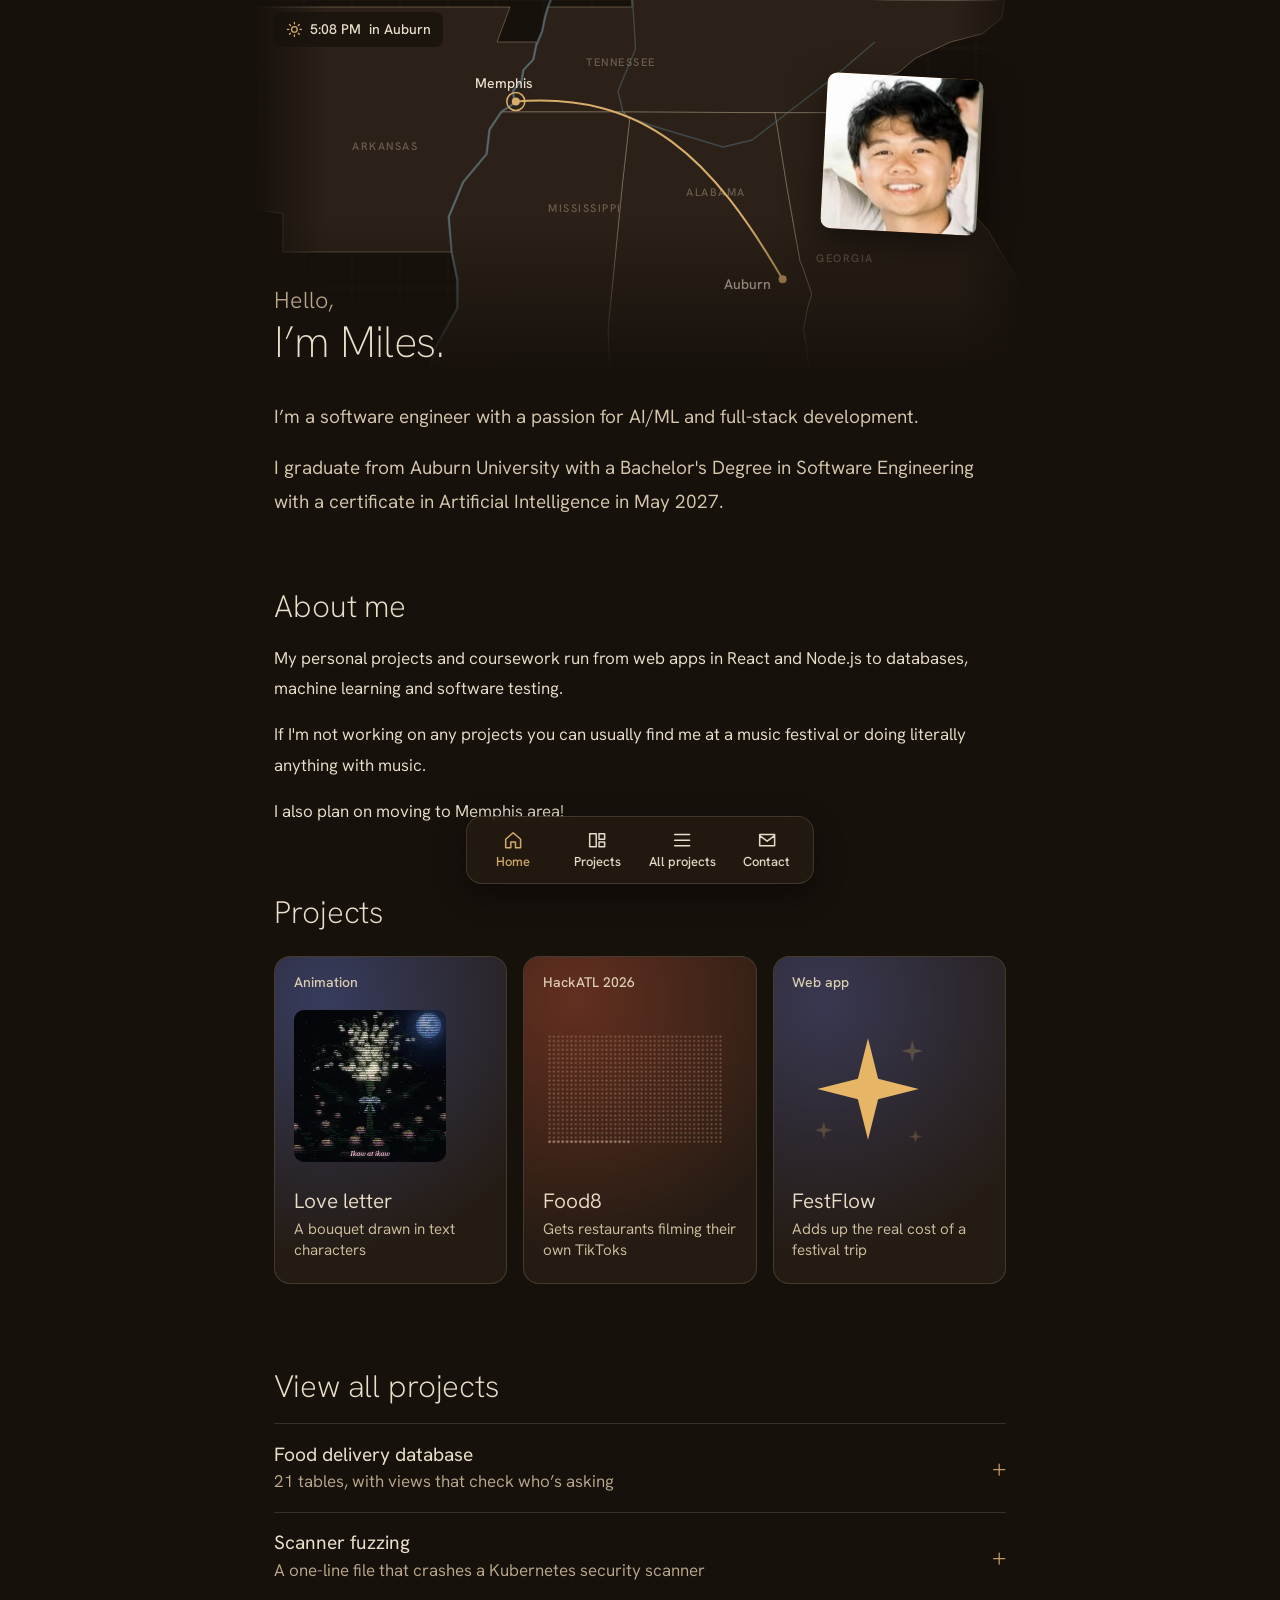
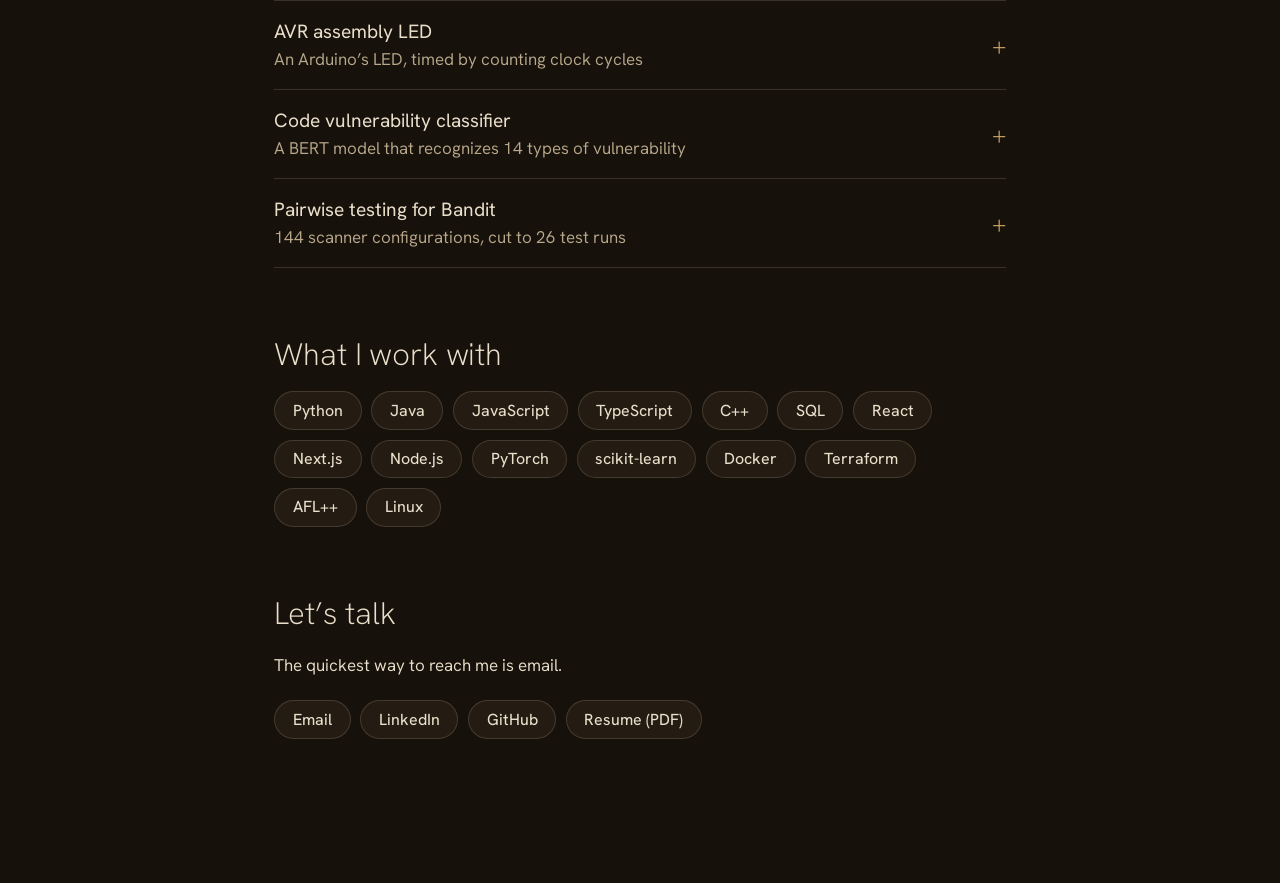
==== commit 325db0fd: "Redesign portfolio with editable text" ====
--- a/index.html
+++ b/index.html
@@ -5,180 +5,112 @@
   <meta name="viewport" content="width=device-width, initial-scale=1">
   <title>Miles Lagman, software engineer</title>
   <meta name="description" content="Miles Lagman is a software engineer graduating from Auburn University in May 2027 and looking for a full-time role in the Memphis area.">
-  <meta name="theme-color" content="#ffffff">
+  <meta name="theme-color" content="#17110c">
   <link rel="canonical" href="https://mileslagman.com/">
   <meta property="og:type" content="website">
   <meta property="og:title" content="Miles Lagman, software engineer">
-  <meta property="og:description" content="Software engineer graduating from Auburn University in May 2027. I build web apps and test how software breaks.">
+  <meta property="og:description" content="Software engineer graduating from Auburn University in May 2027, looking for a full-time role in the Memphis area.">
   <meta property="og:url" content="https://mileslagman.com/">
-  <link rel="icon" href="data:image/svg+xml,%3Csvg xmlns='http://www.w3.org/2000/svg' viewBox='0 0 32 32'%3E%3Crect width='32' height='32' fill='%230b3f63'/%3E%3Cpath d='M6 25V7h5l5 9 5-9h5v18h-5V15l-5 8.500-5-8.500v10z' fill='%23fff'/%3E%3C/svg%3E">
+  <link rel="icon" href="data:image/svg+xml,%3Csvg xmlns='http://www.w3.org/2000/svg' viewBox='0 0 32 32'%3E%3Crect width='32' height='32' rx='7' fill='%23d8ad6b'/%3E%3Cpath d='M7 24V8h4.500L16 16.500 20.500 8H25v16h-4v-9l-5 9-5-9v9z' fill='%2317110c'/%3E%3C/svg%3E">
   <link rel="preconnect" href="https://fonts.googleapis.com">
   <link rel="preconnect" href="https://fonts.gstatic.com" crossorigin>
-  <link rel="stylesheet" href="https://fonts.googleapis.com/css2?family=Archivo:wdth,wght@75..125,400..800&amp;display=swap">
+  <link rel="stylesheet" href="https://fonts.googleapis.com/css2?family=Hanken+Grotesk:ital,wght@0,200..600;1,400&amp;display=swap">
   <link rel="stylesheet" href="styles.css">
 </head>
 <body>
-  <a class="skip" href="#projects">Skip to projects</a>
+  <a class="skip" href="#about">Skip to content</a>
+  <div class="column" id="top">
+    <header class="banner">
+      <svg class="map" viewBox="0 0 768 380" preserveAspectRatio="xMidYMin slice" aria-hidden="true">
+        <g class="grid"><path d="M0 0V420"/><path d="M48 0V420"/><path d="M96 0V420"/><path d="M144 0V420"/><path d="M192 0V420"/><path d="M240 0V420"/><path d="M288 0V420"/><path d="M336 0V420"/><path d="M384 0V420"/><path d="M432 0V420"/><path d="M480 0V420"/><path d="M528 0V420"/><path d="M576 0V420"/><path d="M624 0V420"/><path d="M672 0V420"/><path d="M720 0V420"/><path d="M768 0V420"/><path d="M0 0H768"/><path d="M0 48H768"/><path d="M0 96H768"/><path d="M0 144H768"/><path d="M0 192H768"/><path d="M0 240H768"/><path d="M0 288H768"/><path d="M0 336H768"/><path d="M0 384H768"/></g>
+        <g class="states"><path d="M291.9 7.0L376.0 7.0L375.4 -5.6L437.8 -3.5L467.0 -1.4L502.1 -3.5L554.6 -2.1L631.7 0.0L729.7 0.7L748.4 -0.7L746.1 17.5L726.8 33.6L694.7 42.0L659.7 58.1L642.2 72.8L615.9 79.1L610.1 95.9L596.6 96.6L594.3 112.7L519.0 112.7L367.8 112.0L245.2 112.0L258.6 102.9L256.9 91.0L265.6 80.5L267.4 70.0L277.3 59.5L280.2 45.5L286.1 31.5L289.0 17.5L291.9 7.0Z"/><path d="M367.8 112.0L519.0 112.7L531.3 189.0L544.1 261.1L547.6 269.5L555.8 294.0L551.7 308.0L547.6 329.0L551.7 353.5L554.6 392.0L402.8 392.0L414.5 413.0L407.5 442.4L379.5 445.9L383.6 416.5L374.8 414.4L367.8 435.4L356.1 436.1L352.0 329.0L366.6 182.0L373.6 119.7Z"/><path d="M367.8 112.0L373.6 119.7L366.6 182.0L352.0 329.0L356.1 436.1L321.1 434.0L291.9 448.0L278.5 392.0L169.3 392.0L178.1 350.0L201.4 308.0L201.4 280.0L195.6 252.0L192.7 217.0L207.2 182.0L230.6 154.0L233.5 129.5L245.2 112.0Z"/><path d="M519.0 112.7L664.9 112.7L650.9 147.0L694.7 189.0L732.7 231.0L764.8 287.0L794.0 318.5L764.8 392.0L758.9 413.0L718.1 422.1L642.2 416.5L562.8 413.0L554.6 392.0L551.7 353.5L547.6 329.0L551.7 308.0L555.8 294.0L547.6 269.5L544.1 261.1L531.3 189.0Z"/><path d="M-5.8 7.0L254.0 7.0L241.1 42.0L280.2 42.0L280.2 45.5L277.3 59.5L267.4 70.0L265.6 80.5L256.9 91.0L258.6 102.9L245.2 112.0L233.5 129.5L230.6 154.0L207.2 182.0L192.7 217.0L195.6 252.0L26.9 252.0L26.9 213.5L1.2 210.0L4.1 84.0Z"/></g>
+        <path class="river" d="M294.8 0.0L291.9 7.0L289.0 17.5L286.1 31.5L280.2 45.5L277.3 59.5L267.4 70.0L265.6 80.5L256.9 91.0L258.6 102.9L245.2 112.0L233.5 129.5L230.6 154.0L207.2 182.0L192.7 217.0L195.6 252.0L201.4 280.0L201.4 308.0L178.1 350.0L169.3 392.0"/><path class="river thin" d="M618.8 42.0L578.0 77.0L537.1 108.5L496.2 140.0L467.0 147.0L432.0 136.5L397.0 126.0L367.8 115.5L362.0 91.0L379.5 49.0L376.6 0.0"/>
+        <g class="names"><text x="330" y="66">TENNESSEE</text><text x="292" y="212">MISSISSIPPI</text><text x="430" y="196">ALABAMA</text><text x="560" y="262">GEORGIA</text><text x="96" y="150">ARKANSAS</text></g>
+        <path class="route" pathLength="100" d="M526.6 279.3C456.6 159.3 389.8 91.5 259.8 101.5"/>
+        <g class="town"><circle cx="526.6" cy="279.3" r="4"/><text x="514.6" y="289.3" text-anchor="end">Auburn</text></g>
+        <g class="town to"><circle cx="259.8" cy="101.5" r="4"/><circle class="ring" cx="259.8" cy="101.5" r="9"/><text x="247.8" y="87.5" text-anchor="middle">Memphis</text></g>
+      </svg>
+      <p class="clock"><svg viewBox="0 0 24 24" aria-hidden="true"><path id="sky" d=""/></svg><time id="time"></time><span data-edit="clock.place">in Auburn</span></p>
+      <div class="portrait" id="portrait"><img src="assets/miles.webp" width="380" height="380" alt="Miles Lagman"></div>
+      <div class="hello"><p data-edit="hero.hello">Hello,</p><h1 data-edit="hero.name">I’m Miles.</h1></div>
+    </header>
 
-  <header class="hero wrap">
-    <h1>Miles<br>Lagman</h1>
-    <div class="hero-text">
-      <p class="lede">I’m a software engineer graduating from Auburn in May 2027. I build web apps, test how software breaks, and I’m looking for a full-time role in the Memphis area.</p>
-      <nav class="links" aria-label="Resume and contact">
-        <a href="Miles-Lagman-Resume.pdf">Resume (PDF)</a>
-        <a href="https://www.linkedin.com/in/regin-miles-lagman/">LinkedIn</a>
-        <a href="mailto:rmlagman@outlook.com">Email</a>
-        <a href="https://github.com/mileslagman">GitHub</a>
-      </nav>
-    </div>
-  </header>
+    <main>
+      <div class="intro"><p data-edit="hero.p1">I’m a software engineer with a passion for AI/ML and full-stack development.</p><p data-edit="hero.p2">I graduate from Auburn University with a Bachelor's Degree in Software Engineering with a certificate in Artificial Intelligence in May 2027.</p></div>
 
-  <main id="projects">
-    <section class="band data" id="database" aria-labelledby="database-h">
-      <div class="wrap split">
-        <div class="copy">
-          <h2 id="database-h">A database that checks who’s asking</h2>
-          <p>This is the database for a food delivery platform: 21 tables, held together with key and CHECK constraints. Customers, restaurant owners and admins each get two views, and every view asks one helper who is logged in. A suspended account sees nothing at all.</p>
-          <p>What a role doesn’t need, its view leaves out. The kitchen gets a first name and an initial, never an address. The customer learns a driver’s first name and vehicle, never a license plate.</p>
-          <p>Nine triggers guard the changes. Orders only move forward, reviews need a delivered order, and only an admin can change a commission rate, which is always logged.</p>
-          <p class="built">Course project in SQL and SQLite</p>
+      <section id="about" aria-labelledby="about-h">
+        <h2 data-edit="about.h" id="about-h">About me</h2>
+        <p data-edit="about.p1">My personal projects and coursework run from web apps in React and Node.js to databases, machine learning and software testing.</p>
+        <p data-edit="about.p2">If I'm not working on any projects you can usually find me at a music festival or doing literally anything with music.</p>
+        <p data-edit="about.p3">I also plan on moving to Memphis area!</p>
+      </section>
+
+      <section id="projects" aria-labelledby="projects-h">
+        <h2 data-edit="projects.h" id="projects-h">Projects</h2>
+        <div class="cards">
+        <button type="button" class="card" style="--glow:#4a5da8" aria-haspopup="dialog" aria-controls="d-letter">
+          <span data-edit="letter.meta" class="meta">Animation</span>
+          <span class="art"><picture><source media="(prefers-reduced-motion: reduce)" srcset="assets/love-letter-still.webp"><img src="assets/love-letter-loop.webp" width="304" height="304" loading="lazy" alt=""></picture></span>
+          <span data-edit="letter.title" class="title">Love letter</span>
+          <span data-edit="letter.line" class="line">A bouquet drawn in text characters</span>
+        </button><button type="button" class="card" style="--glow:#a2432d" aria-haspopup="dialog" aria-controls="d-food8">
+          <span data-edit="food8.meta" class="meta">HackATL 2026</span>
+          <span class="art"><svg viewBox="0 0 840 540" role="img" aria-label="1,000 dots with 19 filled in"><defs><pattern id="dot" width="20" height="20" patternUnits="userSpaceOnUse" x="20" y="20"><circle cx="10" cy="10" r="4.500" fill="#c08a6c" fill-opacity=".55"/></pattern></defs><rect x="20" y="20" width="800" height="500" fill="url(#dot)"/><g class="lit"><circle cx="30" cy="510" r="7.5" style="--i:0"/><circle cx="50" cy="510" r="7.5" style="--i:1"/><circle cx="70" cy="510" r="7.5" style="--i:2"/><circle cx="90" cy="510" r="7.5" style="--i:3"/><circle cx="110" cy="510" r="7.5" style="--i:4"/><circle cx="130" cy="510" r="7.5" style="--i:5"/><circle cx="150" cy="510" r="7.5" style="--i:6"/><circle cx="170" cy="510" r="7.5" style="--i:7"/><circle cx="190" cy="510" r="7.5" style="--i:8"/><circle cx="210" cy="510" r="7.5" style="--i:9"/><circle cx="230" cy="510" r="7.5" style="--i:10"/><circle cx="250" cy="510" r="7.5" style="--i:11"/><circle cx="270" cy="510" r="7.5" style="--i:12"/><circle cx="290" cy="510" r="7.5" style="--i:13"/><circle cx="310" cy="510" r="7.5" style="--i:14"/><circle cx="330" cy="510" r="7.5" style="--i:15"/><circle cx="350" cy="510" r="7.5" style="--i:16"/><circle cx="370" cy="510" r="7.5" style="--i:17"/><circle cx="390" cy="510" r="7.5" style="--i:18"/></g></svg></span>
+          <span data-edit="food8.title" class="title">Food8</span>
+          <span data-edit="food8.line" class="line">Gets restaurants filming their own TikToks</span>
+        </button><button type="button" class="card" style="--glow:#4d5590" aria-haspopup="dialog" aria-controls="d-fest">
+          <span data-edit="fest.meta" class="meta">Web app</span>
+          <span class="art"><svg class="star" viewBox="0 0 96 96" aria-hidden="true"><g fill="#e6b565"><path class="spin" d="M48 16L54.400 41.600 80 48 54.400 54.400 48 80 41.600 54.400 16 48 41.600 41.600Z"/><path class="glint" style="--i:0" d="M76 14l2 8 8 2-8 2-2 8-2-8-8-2 8-2z"/><path class="glint" style="--i:1" d="M20 66l1.600 6.400 6.400 1.600-6.400 1.600-1.600 6.400-1.600-6.400-6.400-1.600 6.400-1.600z"/><path class="glint" style="--i:2" d="M78 72l1.200 4.800 4.800 1.200-4.800 1.200-1.200 4.800-1.200-4.800-4.800-1.200 4.800-1.200z"/></g></svg></span>
+          <span data-edit="fest.title" class="title">FestFlow</span>
+          <span data-edit="fest.line" class="line">Adds up the real cost of a festival trip</span>
+        </button>
         </div>
-        <div class="order">
-          <fieldset class="roles">
-            <legend>Who’s logged in?</legend>
-            <label><input type="radio" name="role" value="customer" checked><span>Customer</span></label>
-            <label><input type="radio" name="role" value="owner"><span>Restaurant owner</span></label>
-            <label><input type="radio" name="role" value="admin"><span>Admin</span></label>
-          </fieldset>
-          <p class="query"><code>SELECT * FROM <span id="view">v_customer_order_history</span></code></p>
-          <dl id="order" aria-live="polite"></dl>
-          <p class="note">One order with made-up data. Each role shows a selection of what its view returns.</p>
-        </div>
-      </div>
-    </section>
+      <dialog id="d-letter" aria-labelledby="dt-letter"><div class="stage"><img src="assets/love-letter.webp" width="1000" height="1000" loading="lazy" alt="A bouquet of white bell flowers with a pale blue ribbon, drawn in colored text characters above a lotus pond, with the message Ikaw at ikaw."></div>
+        <div class="sheet"><h3 data-edit="letter.heading" id="dt-letter">Love letter</h3><p data-edit="letter.p1">A bouquet of lily of the valley blooms in a lotus pond, then types its message. Every flower, leaf and petal is made of colored characters, with no libraries and no image files.</p><p data-edit="letter.p2">Each frame is painted on a small hidden canvas where one pixel stands for one character. The page reads those pixels back and draws a character for each, dense ones for bright spots and light ones for dim.</p><p data-edit="letter.made" class="made">JavaScript, Canvas 2D</p><div class="pills"><a class="pill" href="love-letter/"><span data-edit="letter.link1">Open the love letter</span></a><a class="pill" href="https://github.com/mileslagman/love-letter"><span data-edit="letter.link2">Read the code</span></a><form method="dialog"><button class="pill"><span data-edit="letter.close">Close</span></button></form></div></div>
+      </dialog><dialog id="d-food8" aria-labelledby="dt-food8"><div class="plate"><svg viewBox="0 0 840 540" role="img" aria-label="1,000 dots with 19 filled in"><defs><pattern id="dot2" width="20" height="20" patternUnits="userSpaceOnUse" x="20" y="20"><circle cx="10" cy="10" r="4.500" fill="#c08a6c" fill-opacity=".55"/></pattern></defs><rect x="20" y="20" width="800" height="500" fill="url(#dot2)"/><path d="M30 510h360.100" stroke="#ffe9c4" stroke-width="15" stroke-linecap="round" stroke-dasharray="0 20" fill="none"/></svg></div>
+        <div class="sheet"><h3 data-edit="food8.heading" id="dt-food8">Food8</h3><p data-edit="food8.p1">If these dots were 1,000 local food TikToks, the 19 bright ones came from restaurants. We found that 1.9% at HackATL 2026, and it became the problem to solve.</p><p data-edit="food8.p2">With a team of four, I built an app that plans a restaurant owner’s videos shot by shot. An Apify scraper compares top-performing posts against the rest, and the Claude API turns eight setup questions into shot lists and captions.</p><p data-edit="food8.made" class="made">Next.js, TypeScript, React, Claude API, Apify</p><div class="pills"><form method="dialog"><button class="pill"><span data-edit="food8.close">Close</span></button></form></div></div>
+      </dialog><dialog id="d-fest" aria-labelledby="dt-fest"><img class="wide" src="assets/festflow-dashboard.webp" width="1920" height="1035" loading="lazy" alt="FestFlow’s dashboard, with a countdown to the next festival, planned spend, budget left and the cost of each trip.">
+        <div class="sheet"><h3 data-edit="fest.heading" id="dt-fest">FestFlow</h3><p data-edit="fest.p1">Pick a festival and it adds up the real cost: ticket, flight or drive, where you’ll stay, getting around, and food. It covers 18 festivals, splits shared costs across the group, and works out who pays whom back.</p><p data-edit="fest.p2">The server has no dependencies beyond Node. It keeps the API key off the browser and caches each price search for six hours.</p><p data-edit="fest.made" class="made">JavaScript, Node, SerpApi, OpenStreetMap</p><div class="pills"><a class="pill" href="https://github.com/mileslagman/festflow"><span data-edit="fest.link1">Read the code</span></a><form method="dialog"><button class="pill"><span data-edit="fest.close">Close</span></button></form></div></div>
+      </dialog>
+      </section>
 
-    <section class="band food8" id="food8" aria-labelledby="food8-h">
-      <div class="wrap">
-        <h2 id="food8-h">Food8 gets restaurants filming</h2>
-        <figure class="dots">
-          <svg viewBox="0 0 800 400" role="img" aria-label="A field of 1,000 dots with 19 highlighted">
-            <defs>
-              <pattern id="dot" width="16" height="20" patternUnits="userSpaceOnUse"><circle cx="8" cy="10" r="3.5" fill="#e58a7c"/></pattern>
-            </defs>
-            <rect width="800" height="400" fill="url(#dot)"/>
-            <path d="M8 390h288.1" stroke="#fff" stroke-width="13" stroke-linecap="round" stroke-dasharray="0 16" fill="none"/>
-          </svg>
-          <figcaption>If these dots were 1,000 local food TikToks, the 19 white ones came from restaurants. That’s 1.9%.</figcaption>
-        </figure>
-        <div class="columns">
-          <p>We found that number at HackATL 2026, and it became the problem to solve. With a team of four, I built an app that plans a restaurant owner’s videos shot by shot.</p>
-          <p>To replace guesswork about what goes viral, an Apify scraper compares top-performing posts against the rest.</p>
-          <p>Owners answer eight setup questions, and the Claude API turns their answers into shot lists and captions made for them.</p>
-        </div>
-        <p class="built">Next.js, TypeScript, React, Claude API, Apify</p>
-      </div>
-    </section>
+      <section id="all-projects" aria-labelledby="all-h">
+        <h2 data-edit="all.h" id="all-h">View all projects</h2>
+        <details>
+          <summary><h3 data-edit="db.title">Food delivery database</h3><span data-edit="db.line">21 tables, with views that check who’s asking</span></summary>
+          <div class="body"><p data-edit="db.p1">Customers, restaurant owners and admins each get two views, and every view asks one helper who is logged in. A suspended account sees nothing at all.</p><p data-edit="db.p2">What a role doesn’t need, its view leaves out. The kitchen gets a first name and an initial, never an address. The customer learns a driver’s first name and vehicle, never a license plate.</p><p data-edit="db.p3">Nine triggers guard the changes. Orders only move forward, reviews need a delivered order, and only an admin can change a commission rate, which is always logged.</p><fieldset class="roles"><legend data-edit="db.ask">Who’s logged in?</legend><label><input type="radio" name="role" value="customer" checked><span data-edit="db.role.customer">Customer</span></label><label><input type="radio" name="role" value="owner"><span data-edit="db.role.owner">Restaurant owner</span></label><label><input type="radio" name="role" value="admin"><span data-edit="db.role.admin">Admin</span></label></fieldset>
+            <div class="role-view" data-role="customer"><p data-edit="db.customer.view" class="query">SELECT * FROM v_customer_order_history</p><dl><div><dt data-edit="db.customer.0.label">Order</dt><dd data-edit="db.customer.0.value">1042, ready</dd></div><div><dt data-edit="db.customer.1.label">Customer</dt><dd data-edit="db.customer.1.value" class="out">Not in this view</dd></div><div><dt data-edit="db.customer.2.label">Dish</dt><dd data-edit="db.customer.2.value" class="out">Not in this view</dd></div><div><dt data-edit="db.customer.3.label">Order total</dt><dd data-edit="db.customer.3.value">$37.69</dd></div><div><dt data-edit="db.customer.4.label">Commission</dt><dd data-edit="db.customer.4.value" class="out">Not in this view</dd></div><div><dt data-edit="db.customer.5.label">Driver</dt><dd data-edit="db.customer.5.value">Marcus</dd></div><div><dt data-edit="db.customer.6.label">Vehicle</dt><dd data-edit="db.customer.6.value">Scooter</dd></div><div><dt data-edit="db.customer.7.label">Delivery address</dt><dd data-edit="db.customer.7.value" class="out">Not in this view</dd></div><div><dt data-edit="db.customer.8.label">Password hash</dt><dd data-edit="db.customer.8.value" class="out">Not in this view</dd></div></dl></div>
+            <div class="role-view" data-role="owner" hidden><p data-edit="db.owner.view" class="query">SELECT * FROM v_restaurant_order_queue</p><dl><div><dt data-edit="db.owner.0.label">Order</dt><dd data-edit="db.owner.0.value">1042, ready</dd></div><div><dt data-edit="db.owner.1.label">Customer</dt><dd data-edit="db.owner.1.value">Dana W.</dd></div><div><dt data-edit="db.owner.2.label">Dish</dt><dd data-edit="db.owner.2.value">2 × shrimp and grits</dd></div><div><dt data-edit="db.owner.3.label">Order total</dt><dd data-edit="db.owner.3.value" class="out">Not in this view</dd></div><div><dt data-edit="db.owner.4.label">Commission</dt><dd data-edit="db.owner.4.value" class="out">Not in this view</dd></div><div><dt data-edit="db.owner.5.label">Driver</dt><dd data-edit="db.owner.5.value" class="out">Not in this view</dd></div><div><dt data-edit="db.owner.6.label">Vehicle</dt><dd data-edit="db.owner.6.value" class="out">Not in this view</dd></div><div><dt data-edit="db.owner.7.label">Delivery address</dt><dd data-edit="db.owner.7.value" class="out">Not in this view</dd></div><div><dt data-edit="db.owner.8.label">Password hash</dt><dd data-edit="db.owner.8.value" class="out">Not in this view</dd></div></dl></div>
+            <div class="role-view" data-role="admin" hidden><p data-edit="db.admin.view" class="query">SELECT * FROM v_admin_order_overview</p><dl><div><dt data-edit="db.admin.0.label">Order</dt><dd data-edit="db.admin.0.value">1042, ready</dd></div><div><dt data-edit="db.admin.1.label">Customer</dt><dd data-edit="db.admin.1.value">Dana Whitfield</dd></div><div><dt data-edit="db.admin.2.label">Dish</dt><dd data-edit="db.admin.2.value" class="out">Not in this view</dd></div><div><dt data-edit="db.admin.3.label">Order total</dt><dd data-edit="db.admin.3.value">$37.69</dd></div><div><dt data-edit="db.admin.4.label">Commission</dt><dd data-edit="db.admin.4.value">$4.50</dd></div><div><dt data-edit="db.admin.5.label">Driver</dt><dd data-edit="db.admin.5.value">Marcus Bell</dd></div><div><dt data-edit="db.admin.6.label">Vehicle</dt><dd data-edit="db.admin.6.value" class="out">Not in this view</dd></div><div><dt data-edit="db.admin.7.label">Delivery address</dt><dd data-edit="db.admin.7.value" class="out">Not in this view</dd></div><div><dt data-edit="db.admin.8.label">Password hash</dt><dd data-edit="db.admin.8.value" class="out">Not in this view</dd></div></dl></div><p data-edit="db.made" class="made">Course project in SQL and SQLite. One order with made-up data; each role shows a selection of what its view returns.</p></div>
+        </details><details>
+          <summary><h3 data-edit="scan.title">Scanner fuzzing</h3><span data-edit="scan.line">A one-line file that crashes a Kubernetes security scanner</span></summary>
+          <div class="body"><div class="crash"><code data-edit="scan.code">&amp;a [*a]</code></div><p data-edit="scan.p1">The line is a list that contains itself, and SLI-KUBE follows it until Python runs out of stack, hiding the results for every other file. I suspected that case and my fuzzer confirmed it. Random mutation then found one I hadn’t planned: an empty key.</p><p data-edit="scan.p2">I fuzzed ten methods with 500 inputs each, added logging that records which secrets were found but never their values, and set up continuous integration. SLI-KUBE is by Akond Rahman and collaborators.</p><p data-edit="scan.made" class="made">Course project in Python and GitHub Actions</p><div class="pills"><a class="pill" href="https://github.com/mileslagman/MILESLAGMAN-FALL2026-SQA/blob/HEAD/SQA-REPO.md"><span data-edit="scan.link">Read the report</span></a></div></div>
+        </details><details>
+          <summary><h3 data-edit="led.title">AVR assembly LED</h3><span data-edit="led.line">An Arduino’s LED, timed by counting clock cycles</span></summary>
+          <div class="body"><div class="led" id="led" role="img" aria-label="Simulated phone camera frame"></div><label class="dial" for="r20"><code>ldi r20, <output id="r20v" for="r20">208</output></code><span><span id="hz">50</span> <span data-edit="led.unit">blinks a second</span></span></label><input id="r20" type="range" min="12" max="255" value="208"><p data-edit="led.p1">This COMP 3350 group project blinks an LED with no timer. Two nested loops burn clock cycles between toggles, and one register, r20, sets how many.</p><p data-edit="led.p2">At our setting it blinks about 50 times a second, so it looks steady to the eye. A phone camera reads its sensor row by row and catches the blinking as stripes. Change the register to move them.</p><p data-edit="led.made" class="made">Simulated at 16 MHz, one camera frame in 1/30 second</p><div class="pills"><a class="pill" href="https://github.com/mileslagman/COMP-3350---Assembly-Language"><span data-edit="led.link">Read the assembly</span></a></div></div>
+        </details><details>
+          <summary><h3 data-edit="bert.title">Code vulnerability classifier</h3><span data-edit="bert.line">A BERT model that recognizes 14 types of vulnerability</span></summary>
+          <div class="body"><p data-edit="bert.p1">Fine-tuned on 4,649 samples, it reached 86% accuracy.</p><p data-edit="bert.made" class="made">Course project in Python, PyTorch and Hugging Face</p></div>
+        </details><details>
+          <summary><h3 data-edit="pair.title">Pairwise testing for Bandit</h3><span data-edit="pair.line">144 scanner configurations, cut to 26 test runs</span></summary>
+          <div class="body"><p data-edit="pair.p1">The 26 runs still cover every pair of settings in the Bandit security scanner.</p><p data-edit="pair.made" class="made">Course project in combinatorial testing</p></div>
+        </details>
+      </section>
 
-    <section class="band letter" id="love-letter" aria-labelledby="letter-h">
-      <div class="wrap split">
-        <div class="copy">
-          <h2 id="letter-h">A love letter drawn in text</h2>
-          <p>A bouquet of lily of the valley blooms in a lotus pond, then types its message. Every flower, leaf and petal is made of colored characters, with no libraries and no image files.</p>
-          <p>Each frame is painted on a small hidden canvas where one pixel stands for one character. The page reads those pixels back and draws a character for each, dense ones for bright spots and light ones for dim.</p>
-          <p class="built">JavaScript, Canvas 2D</p>
-          <div class="actions">
-            <a class="button" href="love-letter/">Open the love letter</a>
-            <a class="quiet-link" href="https://github.com/mileslagman/love-letter">Read the code</a>
-          </div>
-        </div>
-        <div class="stage" id="stage">
-          <img src="assets/love-letter.webp" width="1000" height="1000" loading="lazy" alt="A bouquet of white bell flowers with a pale blue ribbon, drawn in colored text characters above a lotus pond, with the message Ikaw at ikaw.">
-        </div>
-      </div>
-    </section>
+      <section id="tools" aria-labelledby="tools-h">
+        <h2 data-edit="tools.h" id="tools-h">What I work with</h2>
+        <ul class="tools"><li data-edit="tools.1">Python</li><li data-edit="tools.2">Java</li><li data-edit="tools.3">JavaScript</li><li data-edit="tools.4">TypeScript</li><li data-edit="tools.5">C++</li><li data-edit="tools.6">SQL</li><li data-edit="tools.7">React</li><li data-edit="tools.8">Next.js</li><li data-edit="tools.9">Node.js</li><li data-edit="tools.10">PyTorch</li><li data-edit="tools.11">scikit-learn</li><li data-edit="tools.12">Docker</li><li data-edit="tools.13">Terraform</li><li data-edit="tools.14">AFL++</li><li data-edit="tools.15">Linux</li></ul>
+      </section>
 
-    <section class="plain wrap" id="more" aria-labelledby="more-h">
-      <h2 id="more-h">More projects</h2>
-      <div class="entries three">
-        <article>
-          <img class="tile" src="assets/festflow-dashboard.webp" width="1920" height="1290" loading="lazy" alt="FestFlow dashboard with a festival countdown, planned spend and trip costs.">
-          <h3>FestFlow</h3>
-          <p>Plans a festival trip and adds up the real cost: ticket, travel, stay and food. It splits shared costs across the group and works out who pays whom back. A Node server with no dependencies hides the API key and caches prices for six hours.</p>
-          <p class="built">JavaScript, Node, SerpApi</p>
-          <a href="https://github.com/mileslagman/festflow">FestFlow code</a>
-        </article>
-        <article>
-          <div class="tile exhibit"><code>&amp;a [*a]</code></div>
-          <h3>Scanner fuzzing</h3>
-          <p>That one-line file crashes SLI-KUBE, a Kubernetes security scanner, and hides the results for every other file. I fuzzed ten of its methods with 500 inputs each, added logging that never records a secret’s value, and set up CI. The scanner is by Akond Rahman and collaborators.</p>
-          <p class="built">Python, GitHub Actions</p>
-          <a href="https://github.com/mileslagman/MILESLAGMAN-FALL2026-SQA/blob/HEAD/SQA-REPO.md">Scanner report</a>
-        </article>
-        <article>
-          <div class="tile frame" id="frame" role="img" aria-label="Simulated phone camera frame"></div>
-          <h3>AVR assembly LED</h3>
-          <p>A group project that times an Arduino’s LED by counting clock cycles. It blinks too fast to see, but a phone camera catches it as stripes. Change the register to move them.</p>
-          <label for="r20"><code>ldi r20, <output id="r20v" for="r20">208</output></code></label>
-          <input id="r20" type="range" min="12" max="255" value="208">
-          <p class="built" id="readout" aria-live="polite">159,750 cycles per toggle, or 9.98 ms. Blinks 50 times a second.</p>
-          <p class="built">Simulated at 16 MHz, one camera frame in 1/30 second</p>
-          <a href="https://github.com/mileslagman/COMP-3350---Assembly-Language">Assembly code</a>
-        </article>
-      </div>
-      <div class="entries">
-        <article>
-          <h3>Code vulnerability classifier</h3>
-          <p>A course project that fine-tunes a BERT model on 4,649 samples to recognize 14 types of code vulnerability. It reached 86% accuracy.</p>
-          <p class="built">Python, PyTorch, Hugging Face</p>
-        </article>
-        <article>
-          <h3>Pairwise testing for Bandit</h3>
-          <p>A course project that cuts 144 configurations of the Bandit security scanner to 26 test runs, while still covering every pair of settings.</p>
-          <p class="built">Combinatorial testing, Bandit</p>
-        </article>
-      </div>
-    </section>
+      <section id="contact" aria-labelledby="contact-h">
+        <h2 data-edit="contact.h" id="contact-h">Let’s talk</h2>
+        <p data-edit="contact.p">The quickest way to reach me is email.</p>
+        <div class="pills"><a class="pill" href="mailto:rmlagman@outlook.com"><span data-edit="contact.1">Email</span></a><a class="pill" href="https://www.linkedin.com/in/regin-miles-lagman/"><span data-edit="contact.2">LinkedIn</span></a><a class="pill" href="https://github.com/mileslagman"><span data-edit="contact.3">GitHub</span></a><a class="pill" href="Miles-Lagman-Resume.pdf"><span data-edit="contact.4">Resume (PDF)</span></a></div>
+      </section>
+    </main>
+  </div>
 
-    <section class="plain wrap background" id="background" aria-labelledby="background-h">
-      <h2 id="background-h">Experience and education</h2>
-      <div class="entries">
-        <article>
-          <h3>Peer advisor, Auburn Engineering Student Services</h3>
-          <p class="when">May to August 2026</p>
-          <p>Planned degrees one-on-one with first-year engineering students, guided them through registration problems, and answered prospective students’ questions at orientation.</p>
-        </article>
-        <article>
-          <h3>BS in software engineering, Auburn University</h3>
-          <p class="when">Graduating May 2027</p>
-          <p>With a certificate in artificial intelligence engineering. Courses include data mining, software testing, secure software development and database systems.</p>
-        </article>
-        <article>
-          <h3>Tailor and sales associate, Tailored Brands</h3>
-          <p class="when">November 2022 to June 2023</p>
-          <p>Managed several alteration projects at once against customer deadlines, and gave personal fit consultations.</p>
-        </article>
-        <article>
-          <h3>Tools I work with</h3>
-          <p>Python, Java, JavaScript, TypeScript, C++, C, SQL and Bash. React, Next.js, Node.js, PyTorch, scikit-learn and pandas. Git, Docker, Terraform, AFL++ and Linux.</p>
-        </article>
-      </div>
-    </section>
-  </main>
-
-  <footer class="foot">
-    <div class="wrap">
-      <h2>Get in touch</h2>
-      <p><a href="mailto:rmlagman@outlook.com">rmlagman@outlook.com</a></p>
-      <nav class="foot-links" aria-label="Elsewhere">
-        <a href="Miles-Lagman-Resume.pdf">Resume (PDF)</a>
-        <a href="https://www.linkedin.com/in/regin-miles-lagman/">LinkedIn</a>
-        <a href="https://github.com/mileslagman">GitHub</a>
-      </nav>
-    </div>
-  </footer>
-
-  <script src="order.js"></script>
-  <script src="letter.js"></script>
-  <script src="avr.js"></script>
+  <nav class="dock" aria-label="Main"><a href="#top"><svg viewBox="0 0 24 24" aria-hidden="true"><path d="M4 11l8-7 8 7v9h-5.500v-6h-5v6H4z"/></svg><span data-edit="dock.home">Home</span></a><a href="#projects"><svg viewBox="0 0 24 24" aria-hidden="true"><path d="M4 5h7v14H4zM14 5h6v6h-6zM14 14h6v5h-6z"/></svg><span data-edit="dock.projects">Projects</span></a><a href="#all-projects"><svg viewBox="0 0 24 24" aria-hidden="true"><path d="M4 6h16M4 12h16M4 18h16"/></svg><span data-edit="dock.all">All projects</span></a><a href="#contact"><svg viewBox="0 0 24 24" aria-hidden="true"><path d="M4 6h16v12H4zM4 7l8 6 8-6"/></svg><span data-edit="dock.contact">Contact</span></a></nav>
+  <script src="main.js"></script>
 </body>
 </html>
--- a/styles.css
+++ b/styles.css
@@ -1,134 +1,156 @@
 :root {
-  --ink: #161a26;
-  --quiet: #555d70;
-  --kube: #1f4fb8;
-  --gutter: clamp(1.25rem, 5vw, 4.5rem);
+  --bg: #17110c;
+  --raised: #241b13;
+  --line: rgb(233 214 180 / .16);
+  --text: #eadfca;
+  --soft: #b9a88a;
+  --tan: #d8ad6b;
+  --sans: "Hanken Grotesk", "Segoe UI", "Helvetica Neue", Arial, sans-serif;
+  --mono: ui-monospace, "Cascadia Code", Consolas, Menlo, monospace;
+  --pad: 1.15rem;
 }
 
 * { box-sizing: border-box; }
-html { color-scheme: light; scroll-behavior: smooth; }
-body {
-  margin: 0;
-  background: #fff;
-  color: var(--ink);
-  font: 400 1.0625rem/1.6 Archivo, "Helvetica Neue", Arial, sans-serif;
-  -webkit-text-size-adjust: 100%;
+html { scroll-behavior: smooth; scroll-padding-top: 1.5rem; color-scheme: dark; background: var(--bg); }
+body { margin: 0; color: var(--text); font: 370 1.0625rem/1.8 var(--sans); -webkit-text-size-adjust: 100%; }
+h1, h2, h3, p { margin: 0; }
+h2 { margin-bottom: 1.1rem; font-size: 1.95rem; font-weight: 250; line-height: 1.2; letter-spacing: -.005em; }
+p { text-wrap: pretty; }
+p + p { margin-top: .9em; }
+a { color: var(--tan); text-underline-offset: .25em; }
+:focus-visible { outline: 2px solid var(--tan); outline-offset: 3px; }
+[hidden] { display: none !important; }
+.skip { position: absolute; left: -999px; z-index: 20; padding: .75rem 1rem; background: var(--tan); color: var(--bg); }
+.skip:focus { left: 0; top: 0; }
+.made { color: var(--soft); font-size: .95rem; }
+.column { width: min(100%, 48rem); margin-inline: auto; padding-bottom: 9rem; }
+main { padding-inline: var(--pad); }
+section { margin-top: 4.25rem; }
+
+/* ---------- Banner map ---------- */
+.banner { position: relative; height: 23.75rem; overflow: hidden; }
+.banner::after { content: ""; position: absolute; inset: 0; background: linear-gradient(to bottom, transparent 58%, var(--bg) 98%), linear-gradient(to right, var(--bg), transparent 9%, transparent 91%, var(--bg)); pointer-events: none; }
+.map { position: absolute; inset: 0; width: 100%; height: 100%; animation: arrive 4.5s cubic-bezier(.2, .7, .2, 1) both; transform-origin: 50% 40%; }
+.grid path { fill: none; stroke: rgb(233 214 180 / .05); }
+.states path { fill: #2b2118; stroke: rgb(233 214 180 / .3); stroke-width: 1; stroke-linejoin: round; }
+.river { fill: none; stroke: #57707c; stroke-width: 2.4; stroke-opacity: .65; stroke-linejoin: round; }
+.river.thin { stroke-width: 1.4; stroke-opacity: .5; }
+.names { fill: rgb(233 214 180 / .34); font: 500 11px var(--sans); letter-spacing: .14em; }
+.route { fill: none; stroke: var(--tan); stroke-width: 2; stroke-linecap: round; stroke-dasharray: 100; animation: travel 3s 1.1s cubic-bezier(.5, 0, .2, 1) both; }
+.town { fill: var(--text); font: 500 14px var(--sans); }
+.town circle { fill: var(--tan); }
+.town .ring { fill: none; stroke: var(--tan); stroke-width: 1.5; }
+.to { animation: show .8s 3.6s ease both; }
+@keyframes arrive { from { transform: scale(1.12); opacity: 0; } }
+@keyframes travel { from { stroke-dashoffset: 100; } to { stroke-dashoffset: 0; } }
+@keyframes show { from { opacity: .25; } }
+
+.clock { position: absolute; z-index: 2; top: .75rem; left: var(--pad); display: flex; align-items: center; gap: .45rem; padding: .3rem .75rem; border-radius: 8px; background: rgb(23 17 12 / .72); font-size: .875rem; font-weight: 500; font-variant-numeric: tabular-nums; }
+.clock svg { width: 1.05rem; height: 1.05rem; fill: none; stroke: var(--tan); stroke-width: 1.8; stroke-linecap: round; stroke-linejoin: round; }
+.portrait { position: absolute; z-index: 2; top: 4.75rem; right: 2.75rem; width: 9.75rem; aspect-ratio: 1; display: grid; place-items: center; border-radius: 10px; background: linear-gradient(150deg, #c99b5b, #7c4a27 65%, #4c2b17); box-shadow: 0 14px 34px rgb(0 0 0 / .5); transform: rotate(3deg); transition: transform .4s ease; overflow: hidden; font-size: 3.5rem; font-weight: 250; color: #fff3dc; }
+.portrait:hover { transform: rotate(0deg); }
+.portrait img { position: absolute; inset: 0; width: 100%; height: 100%; object-fit: cover; }
+.hello { position: absolute; z-index: 2; left: var(--pad); bottom: .75rem; }
+.hello p { font-size: 1.45rem; font-weight: 300; line-height: 1.5; color: var(--soft); }
+h1 { font-size: 2.75rem; font-weight: 200; line-height: 1.15; letter-spacing: -.015em; }
+.intro { padding-top: 1.25rem; font-size: 1.1875rem; color: #d6c8ad; }
+
+/* ---------- Project cards ---------- */
+.cards { display: grid; grid-auto-flow: column; grid-auto-columns: minmax(14.5rem, 1fr); gap: 1rem; margin-inline: calc(var(--pad) * -1); padding: .4rem var(--pad) 1rem; overflow-x: auto; scroll-snap-type: x proximity; scroll-padding-inline: var(--pad); scrollbar-width: none; }
+.cards::-webkit-scrollbar { display: none; }
+.card { position: relative; isolation: isolate; scroll-snap-align: start; display: flex; flex-direction: column; min-height: 20.5rem; padding: 1rem 1.15rem 1.35rem; overflow: hidden; border: 1px solid var(--line); border-radius: 16px; background: var(--raised); color: inherit; font: inherit; line-height: 1.4; text-align: left; cursor: pointer; transition: transform .3s ease, border-color .3s ease; }
+.card::before { content: ""; position: absolute; inset: -20%; z-index: -1; background: radial-gradient(circle at 30% 24%, var(--glow), transparent 62%); opacity: .5; transition: opacity .3s ease; }
+.card:hover { transform: translateY(-4px); border-color: rgb(233 214 180 / .34); }
+.card:hover::before { opacity: .78; }
+.meta { font-size: .875rem; font-weight: 500; color: #dccdb1; }
+.art { flex: 1; display: grid; place-items: center; padding-block: 1rem; }
+.art img { width: 9.5rem; height: 9.5rem; object-fit: cover; border-radius: 10px; }
+.art svg { width: 100%; max-width: 11.5rem; height: auto; }
+.art svg.star { max-width: 9.5rem; overflow: visible; }
+.lit circle { fill: #ffe9c4; }
+.title { font-size: 1.3rem; font-weight: 350; }
+.line { margin-top: .2rem; font-size: .95rem; color: #cfbf9f; }
+
+dialog { width: min(44rem, calc(100vw - 2rem)); max-height: calc(100vh - 2rem); padding: 0; overflow: auto; border: 1px solid var(--line); border-radius: 18px; background: var(--raised); color: var(--text); }
+dialog::backdrop { background: rgb(10 7 4 / .72); backdrop-filter: blur(6px); }
+dialog[open] { animation: lift .35s cubic-bezier(.2, .7, .2, 1); }
+@keyframes lift { from { transform: translateY(18px); opacity: 0; } }
+.sheet { padding: 1.6rem 1.75rem 1.75rem; }
+.sheet h3 { margin-bottom: .7rem; font-size: 1.75rem; font-weight: 250; line-height: 1.2; }
+.sheet .made { margin: 1rem 0 1.25rem; }
+.stage { position: relative; aspect-ratio: 16 / 9; background: #04050a; }
+.stage img, .stage iframe { position: absolute; inset: 0; width: 100%; height: 100%; border: 0; object-fit: contain; }
+.stage iframe { background: #04050a; }
+.plate { padding: 1.5rem; background: #5a2519; }
+.plate svg, .wide { display: block; width: 100%; height: auto; }
+
+/* ---------- View all projects ---------- */
+details { border-top: 1px solid var(--line); }
+details:last-of-type { border-bottom: 1px solid var(--line); }
+summary { display: grid; grid-template-columns: 1fr auto; gap: 0 1rem; padding-block: 1.05rem; cursor: pointer; list-style: none; line-height: 1.5; }
+summary::-webkit-details-marker { display: none; }
+summary h3 { font-size: 1.2rem; font-weight: 400; }
+summary > span { grid-row: 2; color: var(--soft); }
+summary::after { content: "+"; grid-row: 1 / span 2; grid-column: 2; align-self: center; color: var(--tan); font-size: 1.6rem; font-weight: 250; }
+details[open] > summary::after { content: "\2212"; }
+summary:hover h3 { color: var(--tan); }
+.body { padding: .25rem 0 1.9rem; }
+.body .made { margin-block: 1rem; }
+.roles { display: flex; flex-wrap: wrap; gap: .5rem; margin: 1.5rem 0 .9rem; padding: 0; border: 0; min-width: 0; }
+.roles legend { padding: 0; margin-bottom: .5rem; font-weight: 500; }
+.roles label { position: relative; }
+.roles input { position: absolute; inset: 0; width: 100%; height: 100%; margin: 0; opacity: 0; cursor: pointer; }
+.roles span { display: block; padding: .3rem 1rem; border: 1px solid var(--line); border-radius: 99px; background: var(--raised); }
+.roles input:checked + span { background: var(--tan); color: var(--bg); font-weight: 500; }
+.roles input:focus-visible + span { outline: 2px solid var(--tan); outline-offset: 3px; }
+.query { margin-bottom: .5rem; font: 400 .875rem/1.6 var(--mono); color: var(--soft); overflow-wrap: anywhere; }
+dl { margin: 0; }
+dl div { display: grid; grid-template-columns: 1fr 1.3fr; gap: 1rem; padding-block: .3rem; border-top: 1px solid var(--line); }
+dt { color: var(--soft); }
+dd { margin: 0; font-weight: 500; }
+dd.out { font-weight: 400; color: #a08f72; }
+.crash { display: grid; place-items: center; margin-bottom: 1.25rem; padding: 2.5rem 1rem; border-radius: 14px; background: #0e0a06; }
+.crash code { font: 400 clamp(2.75rem, 11vw, 5.25rem)/1 var(--mono); letter-spacing: -.04em; white-space: pre; }
+.led { aspect-ratio: 16 / 8; border-radius: 14px; background-color: #0e0a06; }
+.dial { display: flex; flex-wrap: wrap; justify-content: space-between; gap: 0 1rem; margin-top: .75rem; }
+code { font-family: var(--mono); font-size: .95em; }
+input[type="range"] { width: 100%; height: 2.5rem; margin: 0 0 .5rem; accent-color: var(--tan); cursor: pointer; }
+
+/* ---------- Pills ---------- */
+.pills, .tools { display: flex; flex-wrap: wrap; gap: .6rem; margin: 0; padding: 0; list-style: none; }
+#contact .pills { margin-top: 1.25rem; }
+.pill, .tools li { display: inline-block; padding: .4rem 1.1rem; border: 1px solid var(--line); border-radius: 99px; background: var(--raised); color: var(--text); font: 450 1rem/1.5 var(--sans); text-decoration: none; }
+.pill { cursor: pointer; transition: background .2s ease, color .2s ease; }
+.pill:hover { background: var(--tan); color: var(--bg); }
+.sheet .pill { background: #35281b; }
+.sheet .pill:hover { background: var(--tan); }
+
+/* ---------- Dock ---------- */
+.dock { position: fixed; z-index: 10; left: 50%; bottom: max(1rem, env(safe-area-inset-bottom)); transform: translateX(-50%); display: flex; gap: .15rem; padding: .35rem; border: 1px solid var(--line); border-radius: 16px; background: rgb(36 27 19 / .78); backdrop-filter: blur(16px) saturate(1.3); box-shadow: 0 10px 30px rgb(0 0 0 / .45); }
+.dock a { display: grid; justify-items: center; gap: .15rem; min-width: 5.1rem; padding: .45rem .5rem .4rem; border-radius: 11px; color: var(--text); font-size: .8125rem; font-weight: 500; line-height: 1.3; text-decoration: none; white-space: nowrap; transition: background .2s ease, color .2s ease; }
+.dock svg { width: 1.4rem; height: 1.4rem; fill: none; stroke: currentColor; stroke-width: 1.6; stroke-linejoin: round; stroke-linecap: round; }
+.dock a:hover { background: rgb(233 214 180 / .09); }
+.dock a[aria-current] { color: var(--tan); }
+
+/* Small movement on the three cards. It stops off screen and for anyone who asks for less motion. */
+@media (prefers-reduced-motion: no-preference) {
+  .lit circle { animation: light 6s calc(var(--i) * .13s) ease-in-out infinite both; }
+  .spin { transform-box: fill-box; transform-origin: center; animation: turn 6s cubic-bezier(.6, 0, .3, 1) infinite; }
+  .glint { transform-box: fill-box; transform-origin: center; animation: glint 6s calc(1.6s + var(--i) * .55s) ease-in-out infinite both; }
+  .cards.idle * { animation-play-state: paused; }
 }
+@keyframes light { 0% { fill-opacity: .25; } 7%, 78% { fill-opacity: 1; } 92%, 100% { fill-opacity: .25; } }
+@keyframes turn { 0%, 8% { transform: rotate(0); } 38%, 100% { transform: rotate(90deg); } }
+@keyframes glint { 0%, 100% { opacity: .25; transform: scale(.7); } 12% { opacity: 1; transform: scale(1.1); } 30% { opacity: .25; transform: scale(.7); } }
 
-.wrap { max-width: 84rem; margin-inline: auto; padding-inline: var(--gutter); }
-
-h1, h2 { margin: 0; font-stretch: 118%; text-wrap: balance; }
-h1 { font-weight: 800; font-size: clamp(3.5rem, 15.5vw, 13rem); line-height: .86; letter-spacing: -.035em; margin-left: -.055em; }
-h2 { font-weight: 700; font-size: clamp(1.9rem, 4vw, 3.25rem); line-height: 1.06; letter-spacing: -.02em; }
-p { margin: 0 0 1.1em; max-width: 60ch; text-wrap: pretty; }
-code, pre { font-family: ui-monospace, "Cascadia Code", Consolas, Menlo, monospace; }
-
-a { color: inherit; text-underline-offset: .2em; }
-:focus-visible { outline: 3px solid currentColor; outline-offset: 4px; }
-.skip { position: absolute; left: -999px; top: 0; padding: .75rem 1rem; background: #fff; }
-.skip:focus { left: 0; z-index: 1; }
-
-/* Opening */
-.hero { padding-block: clamp(2.5rem, 7vw, 6rem) clamp(3rem, 7vw, 6rem); }
-.hero-text {
-  display: grid;
-  grid-template-columns: minmax(0, 1.4fr) minmax(0, 1fr);
-  gap: 2rem clamp(2rem, 6vw, 6rem);
-  align-items: end;
-  margin-top: clamp(2rem, 5vw, 4rem);
+@media (max-width: 36rem) {
+  .portrait { top: 3.25rem; right: 1.15rem; width: 6rem; font-size: 2.1rem; }
+  .dock a { min-width: 4.6rem; padding-inline: .25rem; }
+  .sheet { padding: 1.3rem 1.25rem 1.5rem; }
 }
-.lede { margin: 0; max-width: 30ch; font-size: clamp(1.35rem, 2.4vw, 2rem); line-height: 1.3; font-weight: 500; }
-.links { display: grid; grid-template-columns: repeat(2, max-content); gap: .25rem 2.5rem; }
-.links a { padding-block: .4rem; font-weight: 600; }
-
-/* Featured projects: each takes its color from its own subject */
-.band { padding-block: clamp(3.5rem, 8vw, 7.5rem); overflow: hidden; }
-.copy h2 { margin-bottom: 1.6rem; }
-.built { margin-top: 1.6rem; font-size: .95rem; }
-.split {
-  display: grid;
-  grid-template-columns: minmax(0, 1fr) minmax(0, 1fr);
-  gap: clamp(2rem, 6vw, 6rem);
-  align-items: center;
-}
-.columns { display: grid; grid-template-columns: repeat(3, minmax(0, 1fr)); gap: 0 clamp(1.5rem, 4vw, 4rem); }
-.actions { display: flex; flex-wrap: wrap; align-items: center; gap: .75rem 1.75rem; }
-.button { display: inline-block; padding: .8rem 1.25rem; font-weight: 650; text-decoration: none; border-radius: 4px; }
-.button:hover { text-decoration: underline; }
-.quiet-link { padding-block: .5rem; font-weight: 600; }
-
-.data { background: #0b3f63; color: #d9ecf8; }
-.data h2 { color: #fff; }
-.roles { display: grid; grid-template-columns: auto 1fr auto; margin: 0 0 1.5rem; padding: 0; border: 0; }
-.roles legend { padding: 0; margin-bottom: .6rem; font-weight: 600; color: #fff; }
-.roles label { position: relative; cursor: pointer; }
-.roles input { position: absolute; inset: 0; opacity: 0; margin: 0; cursor: pointer; }
-.roles span { display: block; padding: .7rem 1.1rem; text-align: center; font-weight: 600; background: #0f5482; }
-.roles input:checked + span { background: #fff; color: #0b3f63; }
-.roles input:focus-visible + span { outline: 3px solid #8fd0ff; outline-offset: 2px; }
-.query { margin-bottom: .75rem; overflow-wrap: anywhere; color: #fff; }
-#order { margin: 0 0 1rem; }
-#order div { display: grid; grid-template-columns: 1fr 1.1fr; gap: 1rem; padding-block: .5rem; border-top: 1px solid #2b6a94; }
-#order dd { margin: 0; font-weight: 600; color: #fff; }
-#order .hidden-row dd { font-weight: 400; color: #9cc3de; }
-.note { margin: 0; font-size: .9rem; }
-.data .note { color: #b8d8ec; }
-
-.food8 { background: #b3261a; color: #fff; }
-.dots { margin: clamp(1.75rem, 4vw, 3rem) 0 clamp(2rem, 4vw, 3rem); }
-.dots svg { display: block; width: 100%; height: auto; }
-.dots figcaption { margin-top: 1.1rem; font-size: clamp(1.1rem, 1.8vw, 1.4rem); font-weight: 600; line-height: 1.4; text-wrap: pretty; }
-
-/* Same color as the love letter page, so the animation has no visible edge */
-.letter { background: #04050a; color: #cfd6ea; }
-.letter h2 { color: #fff; }
-.letter .button { background: #f9c9d8; color: #04050a; }
-.stage {
-  position: relative;
-  aspect-ratio: 1;
-  -webkit-mask: linear-gradient(to right, transparent, #000 9%, #000 91%, transparent), linear-gradient(transparent, #000 5%, #000 97%, transparent);
-  -webkit-mask-composite: source-in;
-  mask: linear-gradient(to right, transparent, #000 9%, #000 91%, transparent), linear-gradient(transparent, #000 5%, #000 97%, transparent);
-  mask-composite: intersect;
-}
-.stage img, .stage iframe { position: absolute; inset: 0; width: 100%; height: 100%; border: 0; }
-.stage iframe { background: #04050a; }
-/* On touch screens the canvas would trap scrolling, so it only plays here */
-@media (hover: none) { .stage iframe { pointer-events: none; } }
-
-/* Plain sections */
-.plain { padding-block: clamp(3.5rem, 8vw, 7rem); }
-.background { padding-top: 0; }
-.entries {
-  display: grid;
-  grid-template-columns: repeat(2, minmax(0, 1fr));
-  gap: clamp(2rem, 4vw, 3.25rem) clamp(2rem, 6vw, 6rem);
-  margin-top: clamp(2rem, 4vw, 3rem);
-}
-.three { grid-template-columns: repeat(3, minmax(0, 1fr)); column-gap: clamp(1.5rem, 3vw, 3rem); }
-h3 { margin: 0 0 .5rem; font-size: 1.35rem; line-height: 1.25; font-weight: 700; font-stretch: 108%; text-wrap: balance; }
-.entries p { margin-bottom: .6em; }
-.entries .built, .entries .when { margin-block: 0 .6em; color: var(--quiet); font-size: .95rem; font-variant-numeric: tabular-nums; }
-.entries article > a { font-weight: 600; }
-.tile { display: block; width: 100%; height: auto; aspect-ratio: 3 / 2; margin-bottom: 1.25rem; object-fit: cover; object-position: left top; }
-.exhibit { display: grid; place-items: center; background: var(--kube); color: #fff; font-size: clamp(2.25rem, 5.2vw, 4.5rem); white-space: pre; letter-spacing: -.04em; }
-.frame { background-color: #2a1c00; }
-.entries input[type="range"] { width: 100%; height: 2.75rem; margin: 0; accent-color: #b87400; cursor: pointer; }
-
-.foot { padding-block: clamp(3.5rem, 7vw, 6rem); background: var(--ink); color: #fff; }
-.foot p { margin: 1.5rem 0; font-size: clamp(1.25rem, 2.6vw, 2rem); overflow-wrap: anywhere; }
-.foot-links { display: flex; flex-wrap: wrap; gap: .25rem 2rem; }
-.foot-links a { padding-block: .4rem; font-weight: 600; }
-
-@media (max-width: 60rem) {
-  .split, .columns, .three { grid-template-columns: minmax(0, 1fr); }
-  .exhibit { font-size: clamp(3rem, 14vw, 7rem); }
-}
-@media (max-width: 44rem) {
-  .hero-text, .entries { grid-template-columns: minmax(0, 1fr); }
-  .roles { grid-template-columns: 1fr; }
-  .roles span { text-align: left; }
-}
+@media (max-width: 22rem) { .dock a { min-width: 4.1rem; font-size: .75rem; } }
 @media (prefers-reduced-motion: reduce) {
   html { scroll-behavior: auto; }
+  .map, .route, .to, dialog[open] { animation: none; }
+  .card, .portrait { transition: none; }
 }
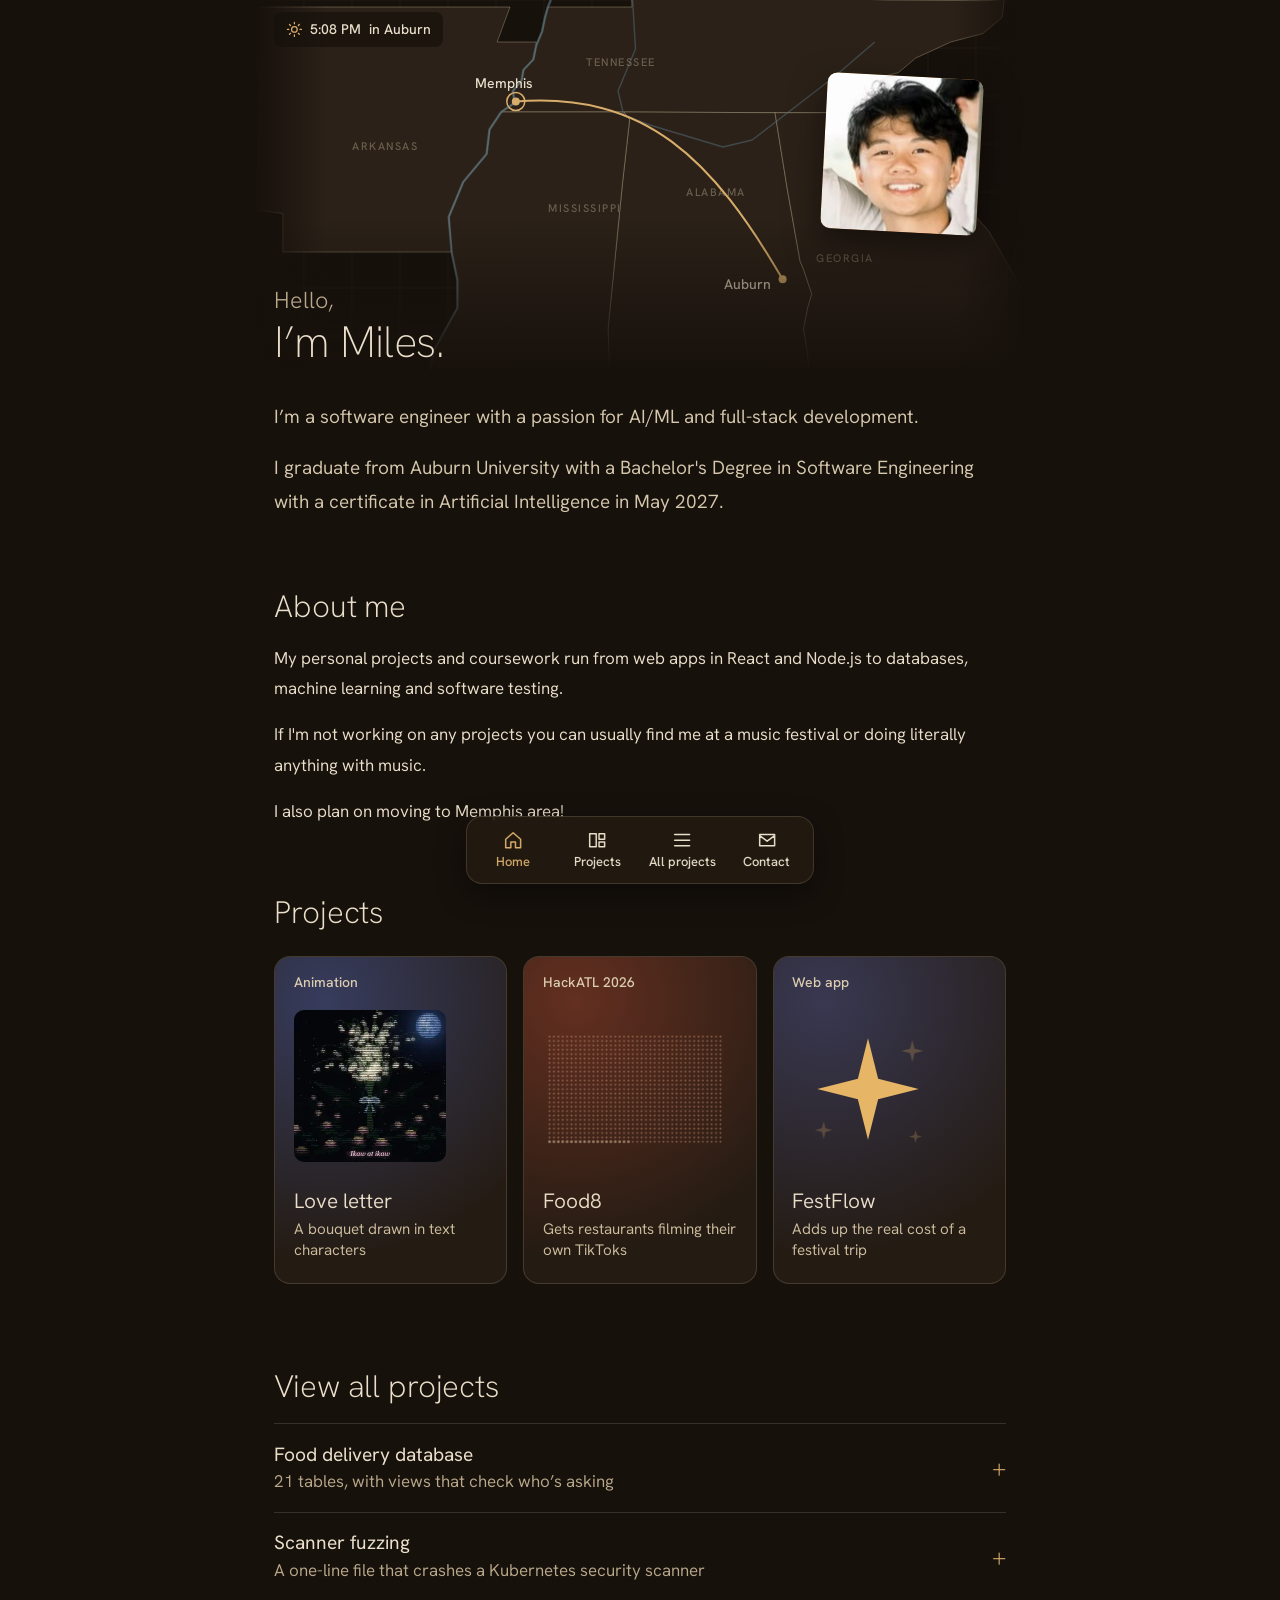
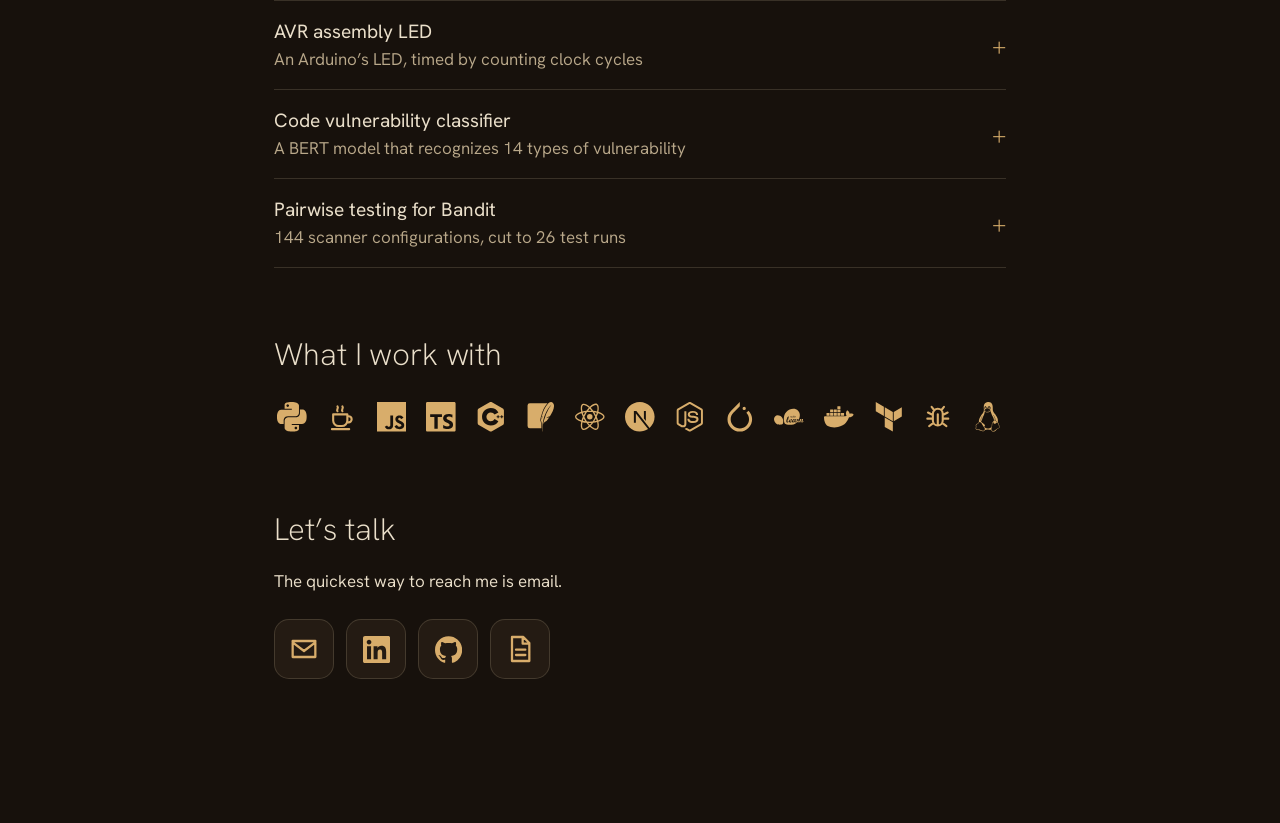
==== commit e8abd2c2: "Show tools and contact links as icons" ====
--- a/index.html
+++ b/index.html
@@ -99,13 +99,13 @@
 
       <section id="tools" aria-labelledby="tools-h">
         <h2 data-edit="tools.h" id="tools-h">What I work with</h2>
-        <ul class="tools"><li data-edit="tools.1">Python</li><li data-edit="tools.2">Java</li><li data-edit="tools.3">JavaScript</li><li data-edit="tools.4">TypeScript</li><li data-edit="tools.5">C++</li><li data-edit="tools.6">SQL</li><li data-edit="tools.7">React</li><li data-edit="tools.8">Next.js</li><li data-edit="tools.9">Node.js</li><li data-edit="tools.10">PyTorch</li><li data-edit="tools.11">scikit-learn</li><li data-edit="tools.12">Docker</li><li data-edit="tools.13">Terraform</li><li data-edit="tools.14">AFL++</li><li data-edit="tools.15">Linux</li></ul>
+        <ul class="tools"><li tabindex="0"><svg viewBox="0 0 24 24" aria-hidden="true"><path d="M14.25.18l.9.2.73.26.59.3.45.32.34.34.25.34.16.33.1.3.04.26.02.2-.01.13V8.5l-.05.63-.13.55-.21.46-.26.38-.3.31-.33.25-.35.19-.35.14-.33.1-.3.07-.26.04-.21.02H8.77l-.69.05-.59.14-.5.22-.41.27-.33.32-.27.35-.2.36-.15.37-.1.35-.07.32-.04.27-.02.21v3.06H3.17l-.21-.03-.28-.07-.32-.12-.35-.18-.36-.26-.36-.36-.35-.46-.32-.59-.28-.73-.21-.88-.14-1.05-.05-1.23.06-1.22.16-1.04.24-.87.32-.71.36-.57.4-.44.42-.33.42-.24.4-.16.36-.1.32-.05.24-.01h.16l.06.01h8.16v-.83H6.18l-.01-2.75-.02-.37.05-.34.11-.31.17-.28.25-.26.31-.23.38-.2.44-.18.51-.15.58-.12.64-.1.71-.06.77-.04.84-.02 1.27.05zm-6.3 1.98l-.23.33-.08.41.08.41.23.34.33.22.41.09.41-.09.33-.22.23-.34.08-.41-.08-.41-.23-.33-.33-.22-.41-.09-.41.09zm13.09 3.95l.28.06.32.12.35.18.36.27.36.35.35.47.32.59.28.73.21.88.14 1.04.05 1.23-.06 1.23-.16 1.04-.24.86-.32.71-.36.57-.4.45-.42.33-.42.24-.4.16-.36.09-.32.05-.24.02-.16-.01h-8.22v.82h5.84l.01 2.76.02.36-.05.34-.11.31-.17.29-.25.25-.31.24-.38.2-.44.17-.51.15-.58.13-.64.09-.71.07-.77.04-.84.01-1.27-.04-1.07-.14-.9-.2-.73-.25-.59-.3-.45-.33-.34-.34-.25-.34-.16-.33-.1-.3-.04-.25-.02-.2.01-.13v-5.34l.05-.64.13-.54.21-.46.26-.38.3-.32.33-.24.35-.2.35-.14.33-.1.3-.06.26-.04.21-.02.13-.01h5.84l.69-.05.59-.14.5-.21.41-.28.33-.32.27-.35.2-.36.15-.36.1-.35.07-.32.04-.28.02-.21V6.07h2.09l.14.01zm-6.47 14.25l-.23.33-.08.41.08.41.23.33.33.23.41.08.41-.08.33-.23.23-.33.08-.41-.08-.41-.23-.33-.33-.23-.41-.08-.41.08z"/></svg><span data-edit="tools.1" class="tip">Python</span></li><li tabindex="0"><svg class="drawn" viewBox="0 0 24 24" aria-hidden="true"><path d="M5 10h11.500v5a4.500 4.500 0 01-4.500 4.500H9.500A4.500 4.500 0 015 15zM16.500 11.500h1a2.500 2.500 0 010 5h-1.200M4 22h14M8.500 7.500c-1.300-1.300 1.300-2.200 0-4M12.500 7.500c-1.300-1.300 1.300-2.200 0-4"/></svg><span data-edit="tools.2" class="tip">Java</span></li><li tabindex="0"><svg viewBox="0 0 24 24" aria-hidden="true"><path d="M0 0h24v24H0V0zm22.034 18.276c-.175-1.095-.888-2.015-3.003-2.873-.736-.345-1.554-.585-1.797-1.14-.091-.33-.105-.51-.046-.705.15-.646.915-.84 1.515-.66.39.12.75.42.976.9 1.034-.676 1.034-.676 1.755-1.125-.27-.42-.404-.601-.586-.78-.63-.705-1.469-1.065-2.834-1.034l-.705.089c-.676.165-1.32.525-1.71 1.005-1.14 1.291-.811 3.541.569 4.471 1.365 1.02 3.361 1.244 3.616 2.205.24 1.17-.87 1.545-1.966 1.41-.811-.18-1.26-.586-1.755-1.336l-1.83 1.051c.21.48.45.689.81 1.109 1.74 1.756 6.09 1.666 6.871-1.004.029-.09.24-.705.074-1.65l.046.067zm-8.983-7.245h-2.248c0 1.938-.009 3.864-.009 5.805 0 1.232.063 2.363-.138 2.711-.33.689-1.18.601-1.566.48-.396-.196-.597-.466-.83-.855-.063-.105-.11-.196-.127-.196l-1.825 1.125c.305.63.75 1.172 1.324 1.517.855.51 2.004.675 3.207.405.783-.226 1.458-.691 1.811-1.411.51-.93.402-2.07.397-3.346.012-2.054 0-4.109 0-6.179l.004-.056z"/></svg><span data-edit="tools.3" class="tip">JavaScript</span></li><li tabindex="0"><svg viewBox="0 0 24 24" aria-hidden="true"><path d="M1.125 0C.502 0 0 .502 0 1.125v21.75C0 23.498.502 24 1.125 24h21.75c.623 0 1.125-.502 1.125-1.125V1.125C24 .502 23.498 0 22.875 0zm17.363 9.75c.612 0 1.154.037 1.627.111a6.38 6.38 0 0 1 1.306.34v2.458a3.95 3.95 0 0 0-.643-.361 5.093 5.093 0 0 0-.717-.26 5.453 5.453 0 0 0-1.426-.2c-.3 0-.573.028-.819.086a2.1 2.1 0 0 0-.623.242c-.17.104-.3.229-.393.374a.888.888 0 0 0-.14.49c0 .196.053.373.156.529.104.156.252.304.443.444s.423.276.696.41c.273.135.582.274.926.416.47.197.892.407 1.266.628.374.222.695.473.963.753.268.279.472.598.614.957.142.359.214.776.214 1.253 0 .657-.125 1.21-.373 1.656a3.033 3.033 0 0 1-1.012 1.085 4.38 4.38 0 0 1-1.487.596c-.566.12-1.163.18-1.79.18a9.916 9.916 0 0 1-1.84-.164 5.544 5.544 0 0 1-1.512-.493v-2.63a5.033 5.033 0 0 0 3.237 1.2c.333 0 .624-.03.872-.09.249-.06.456-.144.623-.25.166-.108.29-.234.373-.38a1.023 1.023 0 0 0-.074-1.089 2.12 2.12 0 0 0-.537-.5 5.597 5.597 0 0 0-.807-.444 27.72 27.72 0 0 0-1.007-.436c-.918-.383-1.602-.852-2.053-1.405-.45-.553-.676-1.222-.676-2.005 0-.614.123-1.141.369-1.582.246-.441.58-.804 1.004-1.089a4.494 4.494 0 0 1 1.47-.629 7.536 7.536 0 0 1 1.77-.201zm-15.113.188h9.563v2.166H9.506v9.646H6.789v-9.646H3.375z"/></svg><span data-edit="tools.4" class="tip">TypeScript</span></li><li tabindex="0"><svg viewBox="0 0 24 24" aria-hidden="true"><path d="M22.394 6c-.167-.29-.398-.543-.652-.69L12.926.22c-.509-.294-1.34-.294-1.848 0L2.26 5.31c-.508.293-.923 1.013-.923 1.6v10.18c0 .294.104.62.271.91.167.29.398.543.652.69l8.816 5.09c.508.293 1.34.293 1.848 0l8.816-5.09c.254-.147.485-.4.652-.69.167-.29.27-.616.27-.91V6.91c.003-.294-.1-.62-.268-.91zM12 19.11c-3.92 0-7.109-3.19-7.109-7.11 0-3.92 3.19-7.11 7.11-7.11a7.133 7.133 0 016.156 3.553l-3.076 1.78a3.567 3.567 0 00-3.08-1.78A3.56 3.56 0 008.444 12 3.56 3.56 0 0012 15.555a3.57 3.57 0 003.08-1.778l3.078 1.78A7.135 7.135 0 0112 19.11zm7.11-6.715h-.79v.79h-.79v-.79h-.79v-.79h.79v-.79h.79v.79h.79zm2.962 0h-.79v.79h-.79v-.79h-.79v-.79h.79v-.79h.79v.79h.79z"/></svg><span data-edit="tools.5" class="tip">C++</span></li><li tabindex="0"><svg viewBox="0 0 24 24" aria-hidden="true"><path d="M21.678.521c-1.032-.92-2.28-.55-3.513.544a8.71 8.71 0 0 0-.547.535c-2.109 2.237-4.066 6.38-4.674 9.544.237.48.422 1.093.544 1.561a13.044 13.044 0 0 1 .164.703s-.019-.071-.096-.296l-.05-.146a1.689 1.689 0 0 0-.033-.08c-.138-.32-.518-.995-.686-1.289-.143.423-.27.818-.376 1.176.484.884.778 2.4.778 2.4s-.025-.099-.147-.442c-.107-.303-.644-1.244-.772-1.464-.217.804-.304 1.346-.226 1.478.152.256.296.698.422 1.186.286 1.1.485 2.44.485 2.44l.017.224a22.41 22.41 0 0 0 .056 2.748c.095 1.146.273 2.13.5 2.657l.155-.084c-.334-1.038-.47-2.399-.41-3.967.09-2.398.642-5.29 1.661-8.304 1.723-4.55 4.113-8.201 6.3-9.945-1.993 1.8-4.692 7.63-5.5 9.788-.904 2.416-1.545 4.684-1.931 6.857.666-2.037 2.821-2.912 2.821-2.912s1.057-1.304 2.292-3.166c-.74.169-1.955.458-2.362.629-.6.251-.762.337-.762.337s1.945-1.184 3.613-1.72C21.695 7.9 24.195 2.767 21.678.521m-18.573.543A1.842 1.842 0 0 0 1.27 2.9v16.608a1.84 1.84 0 0 0 1.835 1.834h9.418a22.953 22.953 0 0 1-.052-2.707c-.006-.062-.011-.141-.016-.2a27.01 27.01 0 0 0-.473-2.378c-.121-.47-.275-.898-.369-1.057-.116-.197-.098-.31-.097-.432 0-.12.015-.245.037-.386a9.98 9.98 0 0 1 .234-1.045l.217-.028c-.017-.035-.014-.065-.031-.097l-.041-.381a32.8 32.8 0 0 1 .382-1.194l.2-.019c-.008-.016-.01-.038-.018-.053l-.043-.316c.63-3.28 2.587-7.443 4.8-9.791.066-.069.133-.128.198-.194Z"/></svg><span data-edit="tools.6" class="tip">SQL</span></li><li tabindex="0"><svg viewBox="0 0 24 24" aria-hidden="true"><path d="M14.23 12.004a2.236 2.236 0 0 1-2.235 2.236 2.236 2.236 0 0 1-2.236-2.236 2.236 2.236 0 0 1 2.235-2.236 2.236 2.236 0 0 1 2.236 2.236zm2.648-10.69c-1.346 0-3.107.96-4.888 2.622-1.78-1.653-3.542-2.602-4.887-2.602-.41 0-.783.093-1.106.278-1.375.793-1.683 3.264-.973 6.365C1.98 8.917 0 10.42 0 12.004c0 1.59 1.99 3.097 5.043 4.03-.704 3.113-.39 5.588.988 6.38.32.187.69.275 1.102.275 1.345 0 3.107-.96 4.888-2.624 1.78 1.654 3.542 2.603 4.887 2.603.41 0 .783-.09 1.106-.275 1.374-.792 1.683-3.263.973-6.365C22.02 15.096 24 13.59 24 12.004c0-1.59-1.99-3.097-5.043-4.032.704-3.11.39-5.587-.988-6.38-.318-.184-.688-.277-1.092-.278zm-.005 1.09v.006c.225 0 .406.044.558.127.666.382.955 1.835.73 3.704-.054.46-.142.945-.25 1.44-.96-.236-2.006-.417-3.107-.534-.66-.905-1.345-1.727-2.035-2.447 1.592-1.48 3.087-2.292 4.105-2.295zm-9.77.02c1.012 0 2.514.808 4.11 2.28-.686.72-1.37 1.537-2.02 2.442-1.107.117-2.154.298-3.113.538-.112-.49-.195-.964-.254-1.42-.23-1.868.054-3.32.714-3.707.19-.09.4-.127.563-.132zm4.882 3.05c.455.468.91.992 1.36 1.564-.44-.02-.89-.034-1.345-.034-.46 0-.915.01-1.36.034.44-.572.895-1.096 1.345-1.565zM12 8.1c.74 0 1.477.034 2.202.093.406.582.802 1.203 1.183 1.86.372.64.71 1.29 1.018 1.946-.308.655-.646 1.31-1.013 1.95-.38.66-.773 1.288-1.18 1.87-.728.063-1.466.098-2.21.098-.74 0-1.477-.035-2.202-.093-.406-.582-.802-1.204-1.183-1.86-.372-.64-.71-1.29-1.018-1.946.303-.657.646-1.313 1.013-1.954.38-.66.773-1.286 1.18-1.868.728-.064 1.466-.098 2.21-.098zm-3.635.254c-.24.377-.48.763-.704 1.16-.225.39-.435.782-.635 1.174-.265-.656-.49-1.31-.676-1.947.64-.15 1.315-.283 2.015-.386zm7.26 0c.695.103 1.365.23 2.006.387-.18.632-.405 1.282-.66 1.933-.2-.39-.41-.783-.64-1.174-.225-.392-.465-.774-.705-1.146zm3.063.675c.484.15.944.317 1.375.498 1.732.74 2.852 1.708 2.852 2.476-.005.768-1.125 1.74-2.857 2.475-.42.18-.88.342-1.355.493-.28-.958-.646-1.956-1.1-2.98.45-1.017.81-2.01 1.085-2.964zm-13.395.004c.278.96.645 1.957 1.1 2.98-.45 1.017-.812 2.01-1.086 2.964-.484-.15-.944-.318-1.37-.5-1.732-.737-2.852-1.706-2.852-2.474 0-.768 1.12-1.742 2.852-2.476.42-.18.88-.342 1.356-.494zm11.678 4.28c.265.657.49 1.312.676 1.948-.64.157-1.316.29-2.016.39.24-.375.48-.762.705-1.158.225-.39.435-.788.636-1.18zm-9.945.02c.2.392.41.783.64 1.175.23.39.465.772.705 1.143-.695-.102-1.365-.23-2.006-.386.18-.63.406-1.282.66-1.933zM17.92 16.32c.112.493.2.968.254 1.423.23 1.868-.054 3.32-.714 3.708-.147.09-.338.128-.563.128-1.012 0-2.514-.807-4.11-2.28.686-.72 1.37-1.536 2.02-2.44 1.107-.118 2.154-.3 3.113-.54zm-11.83.01c.96.234 2.006.415 3.107.532.66.905 1.345 1.727 2.035 2.446-1.595 1.483-3.092 2.295-4.11 2.295-.22-.005-.406-.05-.553-.132-.666-.38-.955-1.834-.73-3.703.054-.46.142-.944.25-1.438zm4.56.64c.44.02.89.034 1.345.034.46 0 .915-.01 1.36-.034-.44.572-.895 1.095-1.345 1.565-.455-.47-.91-.993-1.36-1.565z"/></svg><span data-edit="tools.7" class="tip">React</span></li><li tabindex="0"><svg viewBox="0 0 24 24" aria-hidden="true"><path d="M18.665 21.978C16.758 23.255 14.465 24 12 24 5.377 24 0 18.623 0 12S5.377 0 12 0s12 5.377 12 12c0 3.583-1.574 6.801-4.067 9.001L9.219 7.2H7.2v9.596h1.615V9.251l9.85 12.727Zm-3.332-8.533 1.6 2.061V7.2h-1.6v6.245Z"/></svg><span data-edit="tools.8" class="tip">Next.js</span></li><li tabindex="0"><svg viewBox="0 0 24 24" aria-hidden="true"><path d="M11.998,24c-0.321,0-0.641-0.084-0.922-0.247l-2.936-1.737c-0.438-0.245-0.224-0.332-0.08-0.383 c0.585-0.203,0.703-0.25,1.328-0.604c0.065-0.037,0.151-0.023,0.218,0.017l2.256,1.339c0.082,0.045,0.197,0.045,0.272,0l8.795-5.076 c0.082-0.047,0.134-0.141,0.134-0.238V6.921c0-0.099-0.053-0.192-0.137-0.242l-8.791-5.072c-0.081-0.047-0.189-0.047-0.271,0 L3.075,6.68C2.99,6.729,2.936,6.825,2.936,6.921v10.15c0,0.097,0.054,0.189,0.139,0.235l2.409,1.392 c1.307,0.654,2.108-0.116,2.108-0.89V7.787c0-0.142,0.114-0.253,0.256-0.253h1.115c0.139,0,0.255,0.112,0.255,0.253v10.021 c0,1.745-0.95,2.745-2.604,2.745c-0.508,0-0.909,0-2.026-0.551L2.28,18.675c-0.57-0.329-0.922-0.945-0.922-1.604V6.921 c0-0.659,0.353-1.275,0.922-1.603l8.795-5.082c0.557-0.315,1.296-0.315,1.848,0l8.794,5.082c0.57,0.329,0.924,0.944,0.924,1.603 v10.15c0,0.659-0.354,1.273-0.924,1.604l-8.794,5.078C12.643,23.916,12.324,24,11.998,24z M19.099,13.993 c0-1.9-1.284-2.406-3.987-2.763c-2.731-0.361-3.009-0.548-3.009-1.187c0-0.528,0.235-1.233,2.258-1.233 c1.807,0,2.473,0.389,2.747,1.607c0.024,0.115,0.129,0.199,0.247,0.199h1.141c0.071,0,0.138-0.031,0.186-0.081 c0.048-0.054,0.074-0.123,0.067-0.196c-0.177-2.098-1.571-3.076-4.388-3.076c-2.508,0-4.004,1.058-4.004,2.833 c0,1.925,1.488,2.457,3.895,2.695c2.88,0.282,3.103,0.703,3.103,1.269c0,0.983-0.789,1.402-2.642,1.402 c-2.327,0-2.839-0.584-3.011-1.742c-0.02-0.124-0.126-0.215-0.253-0.215h-1.137c-0.141,0-0.254,0.112-0.254,0.253 c0,1.482,0.806,3.248,4.655,3.248C17.501,17.007,19.099,15.91,19.099,13.993z"/></svg><span data-edit="tools.9" class="tip">Node.js</span></li><li tabindex="0"><svg viewBox="0 0 24 24" aria-hidden="true"><path d="M12.005 0L4.952 7.053a9.865 9.865 0 000 14.022 9.866 9.866 0 0014.022 0c3.984-3.9 3.986-10.205.085-14.023l-1.744 1.743c2.904 2.905 2.904 7.634 0 10.538s-7.634 2.904-10.538 0-2.904-7.634 0-10.538l4.647-4.646.582-.665zm3.568 3.899a1.327 1.327 0 00-1.327 1.327 1.327 1.327 0 001.327 1.328A1.327 1.327 0 0016.9 5.226 1.327 1.327 0 0015.573 3.9z"/></svg><span data-edit="tools.10" class="tip">PyTorch</span></li><li tabindex="0"><svg viewBox="0 0 24 24" aria-hidden="true"><path d="M15.601 5.53c-1.91.035-3.981.91-5.63 2.56-2.93 2.93-2.083 8.53-1.088 9.525.805.804 6.595 1.843 9.526-1.088a9.74 9.74 0 0 0 .584-.643c.043-.292.205-.66.489-1.106a1.848 1.848 0 0 1-.537.176c-.144.265-.37.55-.676.855-.354.335-.607.554-.76.656a.795.795 0 0 1-.437.152c-.35 0-.514-.308-.494-.924-.22.316-.425.549-.612.7a.914.914 0 0 1-.578.224c-.194 0-.36-.09-.496-.273a1.03 1.03 0 0 1-.193-.507 4.016 4.016 0 0 1-.726.583c-.224.132-.47.197-.74.197-.3 0-.543-.096-.727-.288a.978.978 0 0 1-.257-.524v.004c-.3.276-.564.48-.79.611a1.295 1.295 0 0 1-.649.197.693.693 0 0 1-.571-.275c-.145-.183-.218-.43-.218-.739 0-.464.101-1.02.302-1.67.201-.65.445-1.25.733-1.797l.842-.312a.21.21 0 0 1 .06-.013c.063 0 .116.047.157.14.04.095.061.221.061.38 0 .451-.104.888-.312 1.31-.207.422-.532.873-.974 1.352-.018.23-.027.388-.027.474 0 .193.036.345.106.458.071.113.165.169.282.169a.71.71 0 0 0 .382-.13c.132-.084.333-.26.602-.523.028-.418.187-.798.482-1.142.324-.38.685-.569 1.08-.569.206 0 .37.054.494.16a.524.524 0 0 1 .186.417c0 .458-.486.829-1.459 1.114.088.43.32.646.693.646a.807.807 0 0 0 .417-.117c.129-.076.321-.243.575-.497.032-.252.118-.495.259-.728.182-.3.416-.544.701-.73.285-.185.537-.278.756-.278.276 0 .47.127.58.381l.677-.374h.186l-.292.971c-.15.488-.226.823-.226 1.004 0 .19.067.285.202.285.086 0 .181-.045.285-.137.104-.092.25-.232.437-.42v.001c.143-.155.274-.32.392-.494-.19-.084-.285-.21-.285-.375 0-.17.058-.352.174-.545.116-.194.275-.29.479-.29.172 0 .258.088.258.265 0 .139-.05.338-.149.596.367-.04.687-.32.961-.842l.228-.01c1.059-2.438.828-5.075-.83-6.732-1.019-1.02-2.408-1.5-3.895-1.471zm4.725 8.203a8.938 8.938 0 0 1-1.333 2.151 1.09 1.09 0 0 0-.012.147c0 .168.047.309.14.423.092.113.206.17.34.17.296 0 .714-.264 1.254-.787-.001.04-.003.08-.003.121 0 .146.012.368.036.666l.733-.172c0-.2.003-.357.01-.474.01-.157.033-.33.066-.517.02-.11.07-.216.152-.315l.186-.216a5.276 5.276 0 0 1 .378-.397c.062-.055.116-.099.162-.13a.26.26 0 0 1 .123-.046c.055 0 .083.035.083.106 0 .07-.052.236-.156.497-.194.486-.292.848-.292 1.084 0 .175.046.314.136.418a.45.45 0 0 0 .358.155c.365 0 .803-.269 1.313-.808v-.381c-.361.426-.623.64-.784.64-.109 0-.163-.067-.163-.2 0-.1.065-.316.195-.65.19-.486.285-.836.285-1.048a.464.464 0 0 0-.112-.319.36.36 0 0 0-.282-.127c-.165 0-.354.077-.567.233-.213.156-.5.436-.863.84.053-.262.165-.622.335-1.08l-.809.156a6.54 6.54 0 0 0-.399 1.074c-.04.156-.07.316-.092.48a7.447 7.447 0 0 1-.49.45.38.38 0 0 1-.229.08.208.208 0 0 1-.174-.082.352.352 0 0 1-.064-.222c0-.1.019-.214.056-.343.038-.13.12-.373.249-.731l.308-.849zm-17.21-2.927c-.863-.016-1.67.263-2.261.854-1.352 1.352-1.07 3.827.631 5.527 1.7 1.701 4.95 1.21 5.527.632.467-.466 1.07-3.827-.631-5.527-.957-.957-2.158-1.465-3.267-1.486zm12.285.358h.166v.21H15.4zm.427 0h.166v.865l.46-.455h.195l-.364.362.428.684h-.198l-.357-.575-.164.166v.41h-.166zm1.016 0h.166v.21h-.166zm.481.122h.166v.288h.172v.135h-.172v.717c0 .037.006.062.02.075.012.013.037.02.074.02a.23.23 0 0 0 .078-.01v.141a.802.802 0 0 1-.136.014.23.23 0 0 1-.15-.043.15.15 0 0 1-.052-.123v-.79h-.141v-.136h.141zm-3.562.258c.081 0 .15.012.207.038.057.024.1.061.13.11s.045.106.045.173h-.176c-.006-.111-.075-.167-.208-.167a.285.285 0 0 0-.164.041.134.134 0 0 0-.06.117c0 .035.015.065.045.088.03.024.08.044.15.06l.16.039a.47.47 0 0 1 .224.105c.047.046.07.108.07.186a.3.3 0 0 1-.052.175.327.327 0 0 1-.152.116.585.585 0 0 1-.226.041c-.136 0-.24-.03-.309-.088-.069-.059-.105-.149-.109-.269h.176c.004.037.01.065.017.084a.166.166 0 0 0 .034.054c.044.043.112.065.204.065a.31.31 0 0 0 .177-.045.139.139 0 0 0 .067-.119.116.116 0 0 0-.038-.09.287.287 0 0 0-.124-.055l-.156-.038a1.248 1.248 0 0 1-.159-.05.359.359 0 0 1-.098-.061.22.22 0 0 1-.058-.083.32.32 0 0 1-.016-.108c0-.096.036-.174.109-.232a.45.45 0 0 1 .29-.087zm1.035 0a.46.46 0 0 1 .202.043.351.351 0 0 1 .187.212.577.577 0 0 1 .023.126h-.168a.256.256 0 0 0-.078-.168.242.242 0 0 0-.17-.06.248.248 0 0 0-.155.05.306.306 0 0 0-.1.144.662.662 0 0 0-.034.224.58.58 0 0 0 .035.214.299.299 0 0 0 .101.135.261.261 0 0 0 .157.048c.142 0 .227-.084.256-.252h.167a.519.519 0 0 1-.065.22.35.35 0 0 1-.146.138.464.464 0 0 1-.216.048.448.448 0 0 1-.246-.066.441.441 0 0 1-.161-.192.703.703 0 0 1-.057-.293c0-.085.01-.163.032-.233a.522.522 0 0 1 .095-.182.403.403 0 0 1 .15-.117.453.453 0 0 1 .191-.04zm.603.03h.166v1.046H15.4zm1.443 0h.166v1.046h-.166zm-5.05.618c-.08 0-.2.204-.356.611-.155.407-.308.977-.459 1.71.281-.312.509-.662.683-1.05.175-.387.262-.72.262-.999a.455.455 0 0 0-.036-.197c-.025-.05-.056-.075-.093-.075zm4.662 1.797c-.221 0-.431.188-.629.563-.197.376-.296.722-.296 1.038 0 .12.029.216.088.29a.273.273 0 0 0 .223.111c.221 0 .43-.188.625-.565.196-.377.294-.725.294-1.043a.457.457 0 0 0-.083-.29.269.269 0 0 0-.222-.104zm-2.848.007c-.146 0-.285.11-.417.333-.133.222-.2.51-.2.866.566-.159.849-.452.849-.881 0-.212-.077-.318-.232-.318Z"/></svg><span data-edit="tools.11" class="tip">scikit-learn</span></li><li tabindex="0"><svg viewBox="0 0 24 24" aria-hidden="true"><path d="M13.983 11.078h2.119a.186.186 0 00.186-.185V9.006a.186.186 0 00-.186-.186h-2.119a.185.185 0 00-.185.185v1.888c0 .102.083.185.185.185m-2.954-5.43h2.118a.186.186 0 00.186-.186V3.574a.186.186 0 00-.186-.185h-2.118a.185.185 0 00-.185.185v1.888c0 .102.082.185.185.185m0 2.716h2.118a.187.187 0 00.186-.186V6.29a.186.186 0 00-.186-.185h-2.118a.185.185 0 00-.185.185v1.887c0 .102.082.185.185.186m-2.93 0h2.12a.186.186 0 00.184-.186V6.29a.185.185 0 00-.185-.185H8.1a.185.185 0 00-.185.185v1.887c0 .102.083.185.185.186m-2.964 0h2.119a.186.186 0 00.185-.186V6.29a.185.185 0 00-.185-.185H5.136a.186.186 0 00-.186.185v1.887c0 .102.084.185.186.186m5.893 2.715h2.118a.186.186 0 00.186-.185V9.006a.186.186 0 00-.186-.186h-2.118a.185.185 0 00-.185.185v1.888c0 .102.082.185.185.185m-2.93 0h2.12a.185.185 0 00.184-.185V9.006a.185.185 0 00-.184-.186h-2.12a.185.185 0 00-.184.185v1.888c0 .102.083.185.185.185m-2.964 0h2.119a.185.185 0 00.185-.185V9.006a.185.185 0 00-.184-.186h-2.12a.186.186 0 00-.186.186v1.887c0 .102.084.185.186.185m-2.92 0h2.12a.185.185 0 00.184-.185V9.006a.185.185 0 00-.184-.186h-2.12a.185.185 0 00-.184.185v1.888c0 .102.082.185.185.185M23.763 9.89c-.065-.051-.672-.51-1.954-.51-.338.001-.676.03-1.01.087-.248-1.7-1.653-2.53-1.716-2.566l-.344-.199-.226.327c-.284.438-.49.922-.612 1.43-.23.97-.09 1.882.403 2.661-.595.332-1.55.413-1.744.42H.751a.751.751 0 00-.75.748 11.376 11.376 0 00.692 4.062c.545 1.428 1.355 2.48 2.41 3.124 1.18.723 3.1 1.137 5.275 1.137.983.003 1.963-.086 2.93-.266a12.248 12.248 0 003.823-1.389c.98-.567 1.86-1.288 2.61-2.136 1.252-1.418 1.998-2.997 2.553-4.4h.221c1.372 0 2.215-.549 2.68-1.009.309-.293.55-.65.707-1.046l.098-.288Z"/></svg><span data-edit="tools.12" class="tip">Docker</span></li><li tabindex="0"><svg viewBox="0 0 24 24" aria-hidden="true"><path d="M1.44 0v7.575l6.561 3.79V3.787zm21.12 4.227l-6.561 3.791v7.574l6.56-3.787zM8.72 4.23v7.575l6.561 3.787V8.018zm0 8.405v7.575L15.28 24v-7.578z"/></svg><span data-edit="tools.13" class="tip">Terraform</span></li><li tabindex="0"><svg class="drawn" viewBox="0 0 24 24" aria-hidden="true"><path d="M8 9.500a4 4 0 018 0V15a4 4 0 01-8 0zM9 6.500L7 4M15 6.500L17 4M8 10.500L4 8.500M16 10.500l4-2M8 13.500H3.500M16 13.500h4.500M8.500 17L5 19.500M15.500 17l3.500 2.500M12 10v8.500"/></svg><span data-edit="tools.14" class="tip">AFL++</span></li><li tabindex="0"><svg viewBox="0 0 24 24" aria-hidden="true"><path d="M12.504 0c-.155 0-.315.008-.48.021-4.226.333-3.105 4.807-3.17 6.298-.076 1.092-.3 1.953-1.05 3.02-.885 1.051-2.127 2.75-2.716 4.521-.278.832-.41 1.684-.287 2.489a.424.424 0 00-.11.135c-.26.268-.45.6-.663.839-.199.199-.485.267-.797.4-.313.136-.658.269-.864.68-.09.189-.136.394-.132.602 0 .199.027.4.055.536.058.399.116.728.04.97-.249.68-.28 1.145-.106 1.484.174.334.535.47.94.601.81.2 1.91.135 2.774.6.926.466 1.866.67 2.616.47.526-.116.97-.464 1.208-.946.587-.003 1.23-.269 2.26-.334.699-.058 1.574.267 2.577.2.025.134.063.198.114.333l.003.003c.391.778 1.113 1.132 1.884 1.071.771-.06 1.592-.536 2.257-1.306.631-.765 1.683-1.084 2.378-1.503.348-.199.629-.469.649-.853.023-.4-.2-.811-.714-1.376v-.097l-.003-.003c-.17-.2-.25-.535-.338-.926-.085-.401-.182-.786-.492-1.046h-.003c-.059-.054-.123-.067-.188-.135a.357.357 0 00-.19-.064c.431-1.278.264-2.55-.173-3.694-.533-1.41-1.465-2.638-2.175-3.483-.796-1.005-1.576-1.957-1.56-3.368.026-2.152.236-6.133-3.544-6.139zm.529 3.405h.013c.213 0 .396.062.584.198.19.135.33.332.438.533.105.259.158.459.166.724 0-.02.006-.04.006-.06v.105a.086.086 0 01-.004-.021l-.004-.024a1.807 1.807 0 01-.15.706.953.953 0 01-.213.335.71.71 0 00-.088-.042c-.104-.045-.198-.064-.284-.133a1.312 1.312 0 00-.22-.066c.05-.06.146-.133.183-.198.053-.128.082-.264.088-.402v-.02a1.21 1.21 0 00-.061-.4c-.045-.134-.101-.2-.183-.333-.084-.066-.167-.132-.267-.132h-.016c-.093 0-.176.03-.262.132a.8.8 0 00-.205.334 1.18 1.18 0 00-.09.4v.019c.002.089.008.179.02.267-.193-.067-.438-.135-.607-.202a1.635 1.635 0 01-.018-.2v-.02a1.772 1.772 0 01.15-.768c.082-.22.232-.406.43-.533a.985.985 0 01.594-.2zm-2.962.059h.036c.142 0 .27.048.399.135.146.129.264.288.344.465.09.199.14.4.153.667v.004c.007.134.006.2-.002.266v.08c-.03.007-.056.018-.083.024-.152.055-.274.135-.393.2.012-.09.013-.18.003-.267v-.015c-.012-.133-.04-.2-.082-.333a.613.613 0 00-.166-.267.248.248 0 00-.183-.064h-.021c-.071.006-.13.04-.186.132a.552.552 0 00-.12.27.944.944 0 00-.023.33v.015c.012.135.037.2.08.334.046.134.098.2.166.268.01.009.02.018.034.024-.07.057-.117.07-.176.136a.304.304 0 01-.131.068 2.62 2.62 0 01-.275-.402 1.772 1.772 0 01-.155-.667 1.759 1.759 0 01.08-.668 1.43 1.43 0 01.283-.535c.128-.133.26-.2.418-.2zm1.37 1.706c.332 0 .733.065 1.216.399.293.2.523.269 1.052.468h.003c.255.136.405.266.478.399v-.131a.571.571 0 01.016.47c-.123.31-.516.643-1.063.842v.002c-.268.135-.501.333-.775.465-.276.135-.588.292-1.012.267a1.139 1.139 0 01-.448-.067 3.566 3.566 0 01-.322-.198c-.195-.135-.363-.332-.612-.465v-.005h-.005c-.4-.246-.616-.512-.686-.71-.07-.268-.005-.47.193-.6.224-.135.38-.271.483-.336.104-.074.143-.102.176-.131h.002v-.003c.169-.202.436-.47.839-.601.139-.036.294-.065.466-.065zm2.8 2.142c.358 1.417 1.196 3.475 1.735 4.473.286.534.855 1.659 1.102 3.024.156-.005.33.018.513.064.646-1.671-.546-3.467-1.089-3.966-.22-.2-.232-.335-.123-.335.59.534 1.365 1.572 1.646 2.757.13.535.16 1.104.021 1.67.067.028.135.06.205.067 1.032.534 1.413.938 1.23 1.537v-.043c-.06-.003-.12 0-.18 0h-.016c.151-.467-.182-.825-1.065-1.224-.915-.4-1.646-.336-1.77.465-.008.043-.013.066-.018.135-.068.023-.139.053-.209.064-.43.268-.662.669-.793 1.187-.13.533-.17 1.156-.205 1.869v.003c-.02.334-.17.838-.319 1.35-1.5 1.072-3.58 1.538-5.348.334a2.645 2.645 0 00-.402-.533 1.45 1.45 0 00-.275-.333c.182 0 .338-.03.465-.067a.615.615 0 00.314-.334c.108-.267 0-.697-.345-1.163-.345-.467-.931-.995-1.788-1.521-.63-.4-.986-.87-1.15-1.396-.165-.534-.143-1.085-.015-1.645.245-1.07.873-2.11 1.274-2.763.107-.065.037.135-.408.974-.396.751-1.14 2.497-.122 3.854a8.123 8.123 0 01.647-2.876c.564-1.278 1.743-3.504 1.836-5.268.048.036.217.135.289.202.218.133.38.333.59.465.21.201.477.335.876.335.039.003.075.006.11.006.412 0 .73-.134.997-.268.29-.134.52-.334.74-.4h.005c.467-.135.835-.402 1.044-.7zm2.185 8.958c.037.6.343 1.245.882 1.377.588.134 1.434-.333 1.791-.765l.211-.01c.315-.007.577.01.847.268l.003.003c.208.199.305.53.391.876.085.4.154.78.409 1.066.486.527.645.906.636 1.14l.003-.007v.018l-.003-.012c-.015.262-.185.396-.498.595-.63.401-1.746.712-2.457 1.57-.618.737-1.37 1.14-2.036 1.191-.664.053-1.237-.2-1.574-.898l-.005-.003c-.21-.4-.12-1.025.056-1.69.176-.668.428-1.344.463-1.897.037-.714.076-1.335.195-1.814.12-.465.308-.797.641-.984l.045-.022zm-10.814.049h.01c.053 0 .105.005.157.014.376.055.706.333 1.023.752l.91 1.664.003.003c.243.533.754 1.064 1.189 1.637.434.598.77 1.131.729 1.57v.006c-.057.744-.48 1.148-1.125 1.294-.645.135-1.52.002-2.395-.464-.968-.536-2.118-.469-2.857-.602-.369-.066-.61-.2-.723-.4-.11-.2-.113-.602.123-1.23v-.004l.002-.003c.117-.334.03-.752-.027-1.118-.055-.401-.083-.71.043-.94.16-.334.396-.4.69-.533.294-.135.64-.202.915-.47h.002v-.002c.256-.268.445-.601.668-.838.19-.201.38-.336.663-.336zm7.159-9.074c-.435.201-.945.535-1.488.535-.542 0-.97-.267-1.28-.466-.154-.134-.28-.268-.373-.335-.164-.134-.144-.333-.074-.333.109.016.129.134.199.2.096.066.215.2.36.333.292.2.68.467 1.167.467.485 0 1.053-.267 1.398-.466.195-.135.445-.334.648-.467.156-.136.149-.267.279-.267.128.016.034.134-.147.332a8.097 8.097 0 01-.69.468zm-1.082-1.583V5.64c-.006-.02.013-.042.029-.05.074-.043.18-.027.26.004.063 0 .16.067.15.135-.006.049-.085.066-.135.066-.055 0-.092-.043-.141-.068-.052-.018-.146-.008-.163-.065zm-.551 0c-.02.058-.113.049-.166.066-.047.025-.086.068-.14.068-.05 0-.13-.02-.136-.068-.01-.066.088-.133.15-.133.08-.031.184-.047.259-.005.019.009.036.03.03.05v.02h.003z"/></svg><span data-edit="tools.15" class="tip">Linux</span></li></ul>
       </section>
 
       <section id="contact" aria-labelledby="contact-h">
         <h2 data-edit="contact.h" id="contact-h">Let’s talk</h2>
         <p data-edit="contact.p">The quickest way to reach me is email.</p>
-        <div class="pills"><a class="pill" href="mailto:rmlagman@outlook.com"><span data-edit="contact.1">Email</span></a><a class="pill" href="https://www.linkedin.com/in/regin-miles-lagman/"><span data-edit="contact.2">LinkedIn</span></a><a class="pill" href="https://github.com/mileslagman"><span data-edit="contact.3">GitHub</span></a><a class="pill" href="Miles-Lagman-Resume.pdf"><span data-edit="contact.4">Resume (PDF)</span></a></div>
+        <div class="icons"><a class="icon" href="mailto:rmlagman@outlook.com"><svg class="drawn" viewBox="0 0 24 24" aria-hidden="true"><path d="M3.500 6h17v12h-17zM3.500 7l8.500 6.500L20.500 7"/></svg><span data-edit="contact.1" class="tip">Email</span></a><a class="icon" href="https://www.linkedin.com/in/regin-miles-lagman/"><svg viewBox="0 0 24 24" aria-hidden="true"><path d="M20.447 20.452h-3.554v-5.569c0-1.328-.027-3.037-1.852-3.037-1.853 0-2.136 1.445-2.136 2.939v5.667H9.351V9h3.414v1.561h.046c.477-.9 1.637-1.85 3.37-1.85 3.601 0 4.267 2.37 4.267 5.455v6.286zM5.337 7.433c-1.144 0-2.063-.926-2.063-2.065 0-1.138.92-2.063 2.063-2.063 1.14 0 2.064.925 2.064 2.063 0 1.139-.925 2.065-2.064 2.065zm1.782 13.019H3.555V9h3.564v11.452zM22.225 0H1.771C.792 0 0 .774 0 1.729v20.542C0 23.227.792 24 1.771 24h20.451C23.2 24 24 23.227 24 22.271V1.729C24 .774 23.2 0 22.222 0h.003z"/></svg><span data-edit="contact.2" class="tip">LinkedIn</span></a><a class="icon" href="https://github.com/mileslagman"><svg viewBox="0 0 24 24" aria-hidden="true"><path d="M12 .297c-6.63 0-12 5.373-12 12 0 5.303 3.438 9.8 8.205 11.385.6.113.82-.258.82-.577 0-.285-.01-1.04-.015-2.04-3.338.724-4.042-1.61-4.042-1.61C4.422 18.07 3.633 17.7 3.633 17.7c-1.087-.744.084-.729.084-.729 1.205.084 1.838 1.236 1.838 1.236 1.07 1.835 2.809 1.305 3.495.998.108-.776.417-1.305.76-1.605-2.665-.3-5.466-1.332-5.466-5.93 0-1.31.465-2.38 1.235-3.22-.135-.303-.54-1.523.105-3.176 0 0 1.005-.322 3.3 1.23.96-.267 1.98-.399 3-.405 1.02.006 2.04.138 3 .405 2.28-1.552 3.285-1.23 3.285-1.23.645 1.653.24 2.873.12 3.176.765.84 1.23 1.91 1.23 3.22 0 4.61-2.805 5.625-5.475 5.92.42.36.81 1.096.81 2.22 0 1.606-.015 2.896-.015 3.286 0 .315.21.69.825.57C20.565 22.092 24 17.592 24 12.297c0-6.627-5.373-12-12-12"/></svg><span data-edit="contact.3" class="tip">GitHub</span></a><a class="icon" href="Miles-Lagman-Resume.pdf"><svg class="drawn" viewBox="0 0 24 24" aria-hidden="true"><path d="M6 3h8.500L19 7.500V21H6zM14 3v5h5M9 12.500h7M9 16.500h7"/></svg><span data-edit="contact.4" class="tip">Resume (PDF)</span></a></div>
       </section>
     </main>
   </div>
--- a/styles.css
+++ b/styles.css
@@ -117,13 +117,31 @@
 input[type="range"] { width: 100%; height: 2.5rem; margin: 0 0 .5rem; accent-color: var(--tan); cursor: pointer; }
 
 /* ---------- Pills ---------- */
-.pills, .tools { display: flex; flex-wrap: wrap; gap: .6rem; margin: 0; padding: 0; list-style: none; }
-#contact .pills { margin-top: 1.25rem; }
-.pill, .tools li { display: inline-block; padding: .4rem 1.1rem; border: 1px solid var(--line); border-radius: 99px; background: var(--raised); color: var(--text); font: 450 1rem/1.5 var(--sans); text-decoration: none; }
+.pills { display: flex; flex-wrap: wrap; gap: .6rem; margin: 0; padding: 0; list-style: none; }
+.pill { display: inline-block; padding: .4rem 1.1rem; border: 1px solid var(--line); border-radius: 99px; background: var(--raised); color: var(--text); font: 450 1rem/1.5 var(--sans); text-decoration: none; }
 .pill { cursor: pointer; transition: background .2s ease, color .2s ease; }
 .pill:hover { background: var(--tan); color: var(--bg); }
 .sheet .pill { background: #35281b; }
 .sheet .pill:hover { background: var(--tan); }
+
+/* ---------- Icons: the name shows on hover, focus or tap ---------- */
+.tools { display: grid; grid-template-columns: repeat(15, 1fr); margin: 0 -.45rem; padding: 0; list-style: none; }
+.tools li, .icon { position: relative; display: grid; place-items: center; color: var(--tan); transition: color .2s ease, background .2s ease, border-color .2s ease; }
+.tools li { min-height: 3.25rem; border-radius: 10px; }
+.tools svg { width: 1.85rem; height: 1.85rem; }
+.tools svg, .icon svg { fill: currentColor; transition: transform .25s ease; }
+svg.drawn { fill: none; stroke: currentColor; stroke-width: 1.7; stroke-linecap: round; stroke-linejoin: round; }
+.tools li:hover, .tools li:focus { color: #fff0d2; }
+.tools li:hover svg, .tools li:focus svg { transform: translateY(-3px); }
+.icons { display: flex; flex-wrap: wrap; gap: .75rem; margin-top: 1.4rem; }
+.icon { width: 3.75rem; height: 3.75rem; border: 1px solid var(--line); border-radius: 15px; background: var(--raised); }
+.icon svg { width: 1.7rem; height: 1.7rem; }
+.icon svg.drawn { width: 2rem; height: 2rem; }
+.icon:hover, .icon:focus-visible { background: var(--tan); border-color: var(--tan); color: var(--bg); }
+.tip { position: absolute; z-index: 4; top: calc(100% + .3rem); left: 50%; transform: translate(-50%, -4px); padding: .15rem .65rem; border-radius: 8px; background: #efe0c2; color: var(--bg); font-size: .875rem; font-weight: 500; line-height: 1.6; white-space: nowrap; opacity: 0; pointer-events: none; transition: opacity .15s ease, transform .15s ease; }
+:is(li, .icon):hover > .tip, :is(li, .icon):focus > .tip { opacity: 1; transform: translate(-50%, 0); }
+.tools li:first-child > .tip, .icon:first-child > .tip { left: 0; transform: none; }
+.tools li:last-child > .tip, .icon:last-child > .tip { left: auto; right: 0; transform: none; }
 
 /* ---------- Dock ---------- */
 .dock { position: fixed; z-index: 10; left: 50%; bottom: max(1rem, env(safe-area-inset-bottom)); transform: translateX(-50%); display: flex; gap: .15rem; padding: .35rem; border: 1px solid var(--line); border-radius: 16px; background: rgb(36 27 19 / .78); backdrop-filter: blur(16px) saturate(1.3); box-shadow: 0 10px 30px rgb(0 0 0 / .45); }
@@ -143,14 +161,23 @@
 @keyframes turn { 0%, 8% { transform: rotate(0); } 38%, 100% { transform: rotate(90deg); } }
 @keyframes glint { 0%, 100% { opacity: .25; transform: scale(.7); } 12% { opacity: 1; transform: scale(1.1); } 30% { opacity: .25; transform: scale(.7); } }
 
+@media (max-width: 46rem) {
+  .tools { grid-template-columns: repeat(5, 1fr); row-gap: .6rem; }
+  .tools li:nth-child(5n + 1) > .tip { left: 0; transform: none; }
+  .tools li:nth-child(5n) > .tip { left: auto; right: 0; transform: none; }
+}
 @media (max-width: 36rem) {
   .portrait { top: 3.25rem; right: 1.15rem; width: 6rem; font-size: 2.1rem; }
   .dock a { min-width: 4.6rem; padding-inline: .25rem; }
   .sheet { padding: 1.3rem 1.25rem 1.5rem; }
 }
-@media (max-width: 22rem) { .dock a { min-width: 4.1rem; font-size: .75rem; } }
+@media (max-width: 22rem) {
+  .dock a { min-width: 4.1rem; font-size: .75rem; }
+  .icons { gap: .5rem; }
+  .icon { width: 3.5rem; height: 3.5rem; }
+}
 @media (prefers-reduced-motion: reduce) {
   html { scroll-behavior: auto; }
   .map, .route, .to, dialog[open] { animation: none; }
-  .card, .portrait { transition: none; }
+  .card, .portrait, .tools svg, .tip { transition: none; }
 }
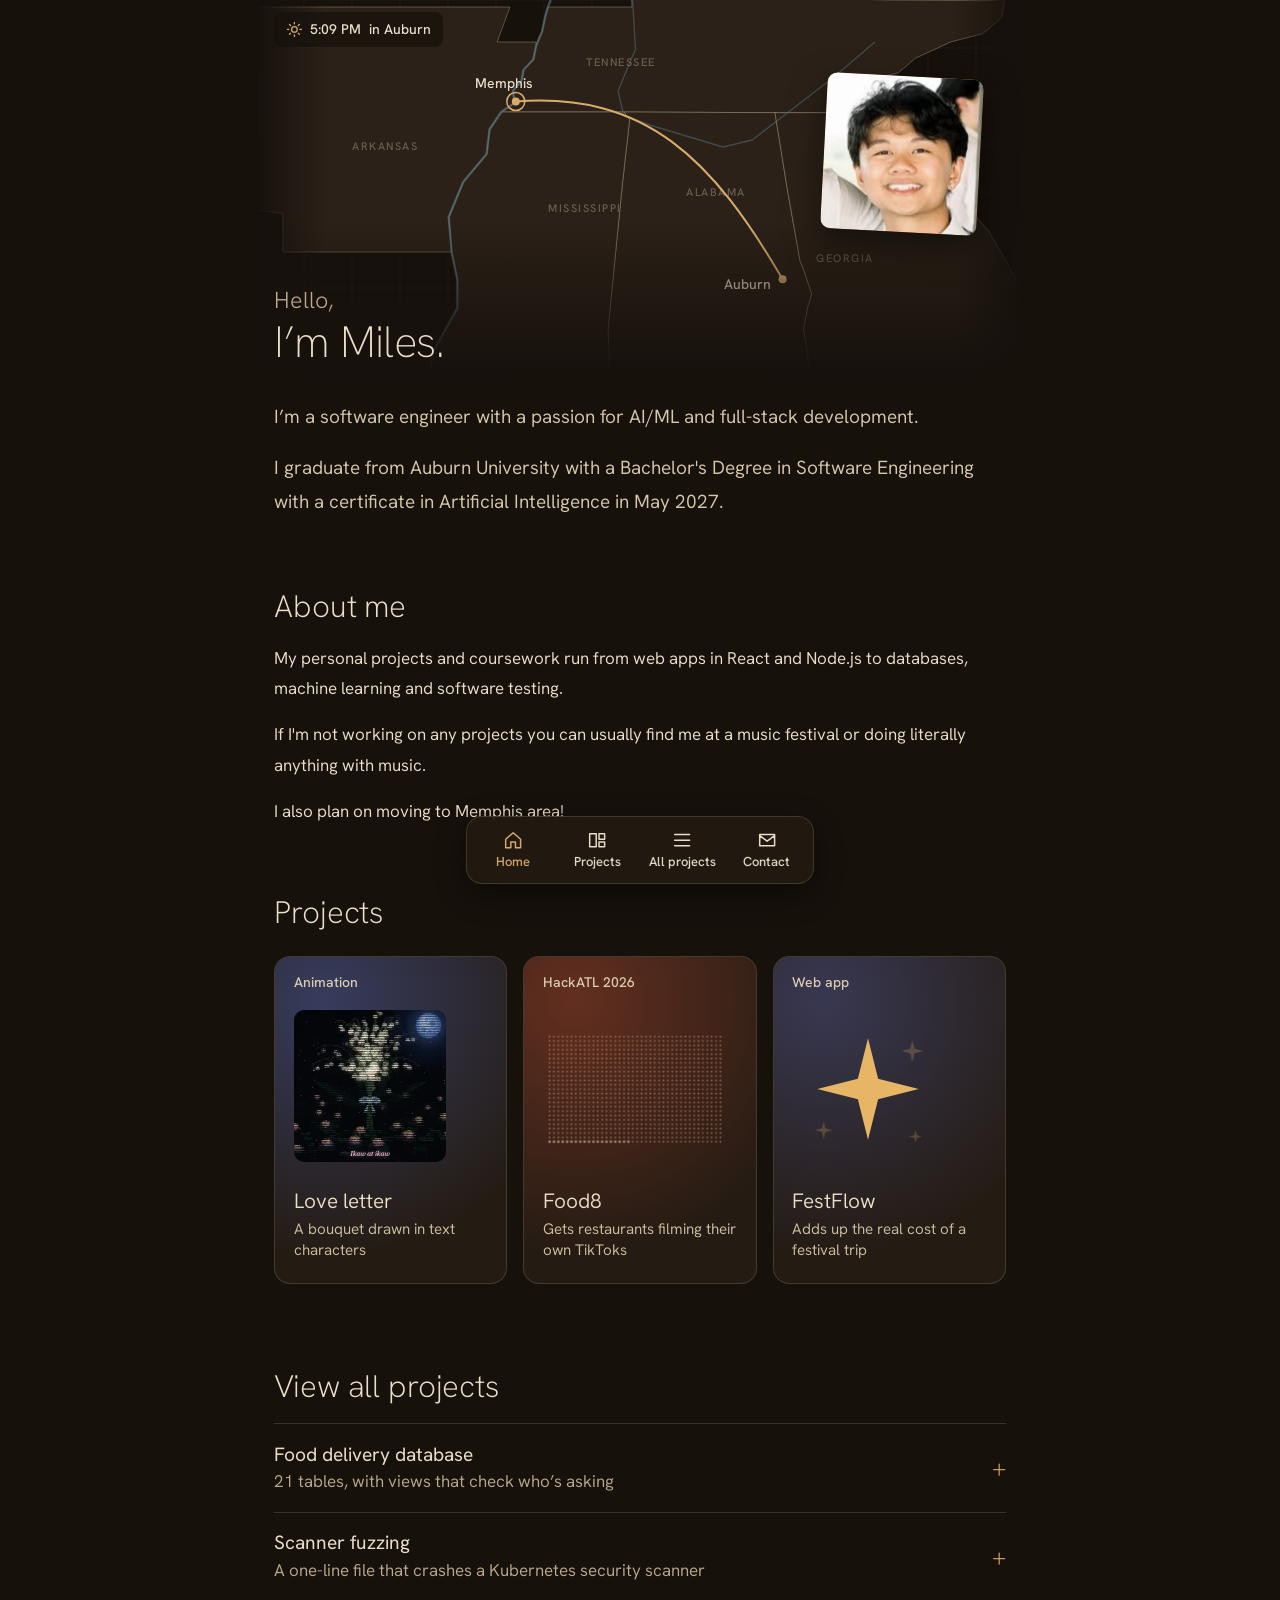
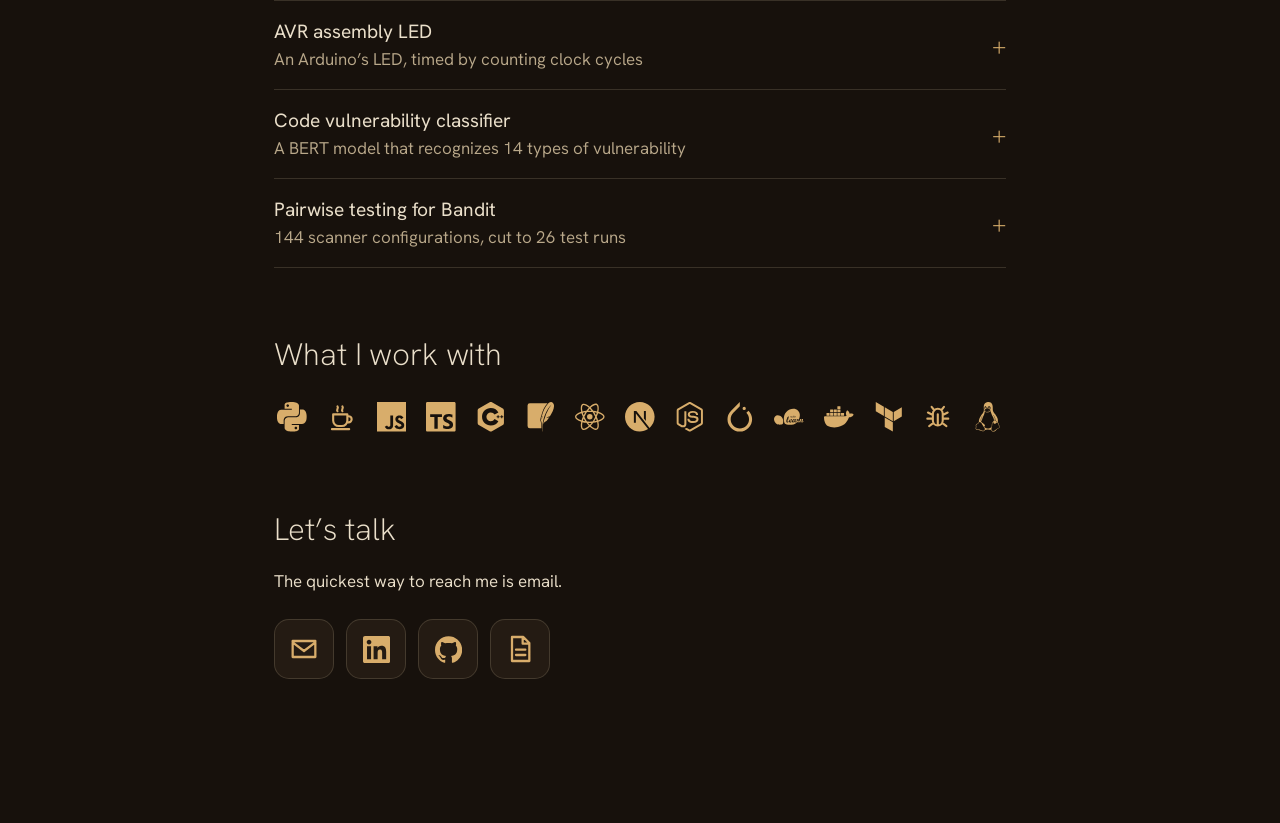
==== commit 3e898a9d: "Keep page and stylesheet versions in step" ====
--- a/index.html
+++ b/index.html
@@ -15,7 +15,7 @@
   <link rel="preconnect" href="https://fonts.googleapis.com">
   <link rel="preconnect" href="https://fonts.gstatic.com" crossorigin>
   <link rel="stylesheet" href="https://fonts.googleapis.com/css2?family=Hanken+Grotesk:ital,wght@0,200..600;1,400&amp;display=swap">
-  <link rel="stylesheet" href="styles.css">
+  <link rel="stylesheet" href="styles.css?v=1689655329">
 </head>
 <body>
   <a class="skip" href="#about">Skip to content</a>
@@ -30,7 +30,7 @@
         <g class="town"><circle cx="526.6" cy="279.3" r="4"/><text x="514.6" y="289.3" text-anchor="end">Auburn</text></g>
         <g class="town to"><circle cx="259.8" cy="101.5" r="4"/><circle class="ring" cx="259.8" cy="101.5" r="9"/><text x="247.8" y="87.5" text-anchor="middle">Memphis</text></g>
       </svg>
-      <p class="clock"><svg viewBox="0 0 24 24" aria-hidden="true"><path id="sky" d=""/></svg><time id="time"></time><span data-edit="clock.place">in Auburn</span></p>
+      <p class="clock"><svg width="18" height="18" fill="none" stroke="currentColor" viewBox="0 0 24 24" aria-hidden="true"><path id="sky" d=""/></svg><time id="time"></time><span data-edit="clock.place">in Auburn</span></p>
       <div class="portrait" id="portrait"><img src="assets/miles.webp" width="380" height="380" alt="Miles Lagman"></div>
       <div class="hello"><p data-edit="hero.hello">Hello,</p><h1 data-edit="hero.name">I’m Miles.</h1></div>
     </header>
@@ -99,18 +99,18 @@
 
       <section id="tools" aria-labelledby="tools-h">
         <h2 data-edit="tools.h" id="tools-h">What I work with</h2>
-        <ul class="tools"><li tabindex="0"><svg viewBox="0 0 24 24" aria-hidden="true"><path d="M14.25.18l.9.2.73.26.59.3.45.32.34.34.25.34.16.33.1.3.04.26.02.2-.01.13V8.5l-.05.63-.13.55-.21.46-.26.38-.3.31-.33.25-.35.19-.35.14-.33.1-.3.07-.26.04-.21.02H8.77l-.69.05-.59.14-.5.22-.41.27-.33.32-.27.35-.2.36-.15.37-.1.35-.07.32-.04.27-.02.21v3.06H3.17l-.21-.03-.28-.07-.32-.12-.35-.18-.36-.26-.36-.36-.35-.46-.32-.59-.28-.73-.21-.88-.14-1.05-.05-1.23.06-1.22.16-1.04.24-.87.32-.71.36-.57.4-.44.42-.33.42-.24.4-.16.36-.1.32-.05.24-.01h.16l.06.01h8.16v-.83H6.18l-.01-2.75-.02-.37.05-.34.11-.31.17-.28.25-.26.31-.23.38-.2.44-.18.51-.15.58-.12.64-.1.71-.06.77-.04.84-.02 1.27.05zm-6.3 1.98l-.23.33-.08.41.08.41.23.34.33.22.41.09.41-.09.33-.22.23-.34.08-.41-.08-.41-.23-.33-.33-.22-.41-.09-.41.09zm13.09 3.95l.28.06.32.12.35.18.36.27.36.35.35.47.32.59.28.73.21.88.14 1.04.05 1.23-.06 1.23-.16 1.04-.24.86-.32.71-.36.57-.4.45-.42.33-.42.24-.4.16-.36.09-.32.05-.24.02-.16-.01h-8.22v.82h5.84l.01 2.76.02.36-.05.34-.11.31-.17.29-.25.25-.31.24-.38.2-.44.17-.51.15-.58.13-.64.09-.71.07-.77.04-.84.01-1.27-.04-1.07-.14-.9-.2-.73-.25-.59-.3-.45-.33-.34-.34-.25-.34-.16-.33-.1-.3-.04-.25-.02-.2.01-.13v-5.34l.05-.64.13-.54.21-.46.26-.38.3-.32.33-.24.35-.2.35-.14.33-.1.3-.06.26-.04.21-.02.13-.01h5.84l.69-.05.59-.14.5-.21.41-.28.33-.32.27-.35.2-.36.15-.36.1-.35.07-.32.04-.28.02-.21V6.07h2.09l.14.01zm-6.47 14.25l-.23.33-.08.41.08.41.23.33.33.23.41.08.41-.08.33-.23.23-.33.08-.41-.08-.41-.23-.33-.33-.23-.41-.08-.41.08z"/></svg><span data-edit="tools.1" class="tip">Python</span></li><li tabindex="0"><svg class="drawn" viewBox="0 0 24 24" aria-hidden="true"><path d="M5 10h11.500v5a4.500 4.500 0 01-4.500 4.500H9.500A4.500 4.500 0 015 15zM16.500 11.500h1a2.500 2.500 0 010 5h-1.200M4 22h14M8.500 7.500c-1.300-1.300 1.300-2.200 0-4M12.500 7.500c-1.300-1.300 1.300-2.200 0-4"/></svg><span data-edit="tools.2" class="tip">Java</span></li><li tabindex="0"><svg viewBox="0 0 24 24" aria-hidden="true"><path d="M0 0h24v24H0V0zm22.034 18.276c-.175-1.095-.888-2.015-3.003-2.873-.736-.345-1.554-.585-1.797-1.14-.091-.33-.105-.51-.046-.705.15-.646.915-.84 1.515-.66.39.12.75.42.976.9 1.034-.676 1.034-.676 1.755-1.125-.27-.42-.404-.601-.586-.78-.63-.705-1.469-1.065-2.834-1.034l-.705.089c-.676.165-1.32.525-1.71 1.005-1.14 1.291-.811 3.541.569 4.471 1.365 1.02 3.361 1.244 3.616 2.205.24 1.17-.87 1.545-1.966 1.41-.811-.18-1.26-.586-1.755-1.336l-1.83 1.051c.21.48.45.689.81 1.109 1.74 1.756 6.09 1.666 6.871-1.004.029-.09.24-.705.074-1.65l.046.067zm-8.983-7.245h-2.248c0 1.938-.009 3.864-.009 5.805 0 1.232.063 2.363-.138 2.711-.33.689-1.18.601-1.566.48-.396-.196-.597-.466-.83-.855-.063-.105-.11-.196-.127-.196l-1.825 1.125c.305.63.75 1.172 1.324 1.517.855.51 2.004.675 3.207.405.783-.226 1.458-.691 1.811-1.411.51-.93.402-2.07.397-3.346.012-2.054 0-4.109 0-6.179l.004-.056z"/></svg><span data-edit="tools.3" class="tip">JavaScript</span></li><li tabindex="0"><svg viewBox="0 0 24 24" aria-hidden="true"><path d="M1.125 0C.502 0 0 .502 0 1.125v21.75C0 23.498.502 24 1.125 24h21.75c.623 0 1.125-.502 1.125-1.125V1.125C24 .502 23.498 0 22.875 0zm17.363 9.75c.612 0 1.154.037 1.627.111a6.38 6.38 0 0 1 1.306.34v2.458a3.95 3.95 0 0 0-.643-.361 5.093 5.093 0 0 0-.717-.26 5.453 5.453 0 0 0-1.426-.2c-.3 0-.573.028-.819.086a2.1 2.1 0 0 0-.623.242c-.17.104-.3.229-.393.374a.888.888 0 0 0-.14.49c0 .196.053.373.156.529.104.156.252.304.443.444s.423.276.696.41c.273.135.582.274.926.416.47.197.892.407 1.266.628.374.222.695.473.963.753.268.279.472.598.614.957.142.359.214.776.214 1.253 0 .657-.125 1.21-.373 1.656a3.033 3.033 0 0 1-1.012 1.085 4.38 4.38 0 0 1-1.487.596c-.566.12-1.163.18-1.79.18a9.916 9.916 0 0 1-1.84-.164 5.544 5.544 0 0 1-1.512-.493v-2.63a5.033 5.033 0 0 0 3.237 1.2c.333 0 .624-.03.872-.09.249-.06.456-.144.623-.25.166-.108.29-.234.373-.38a1.023 1.023 0 0 0-.074-1.089 2.12 2.12 0 0 0-.537-.5 5.597 5.597 0 0 0-.807-.444 27.72 27.72 0 0 0-1.007-.436c-.918-.383-1.602-.852-2.053-1.405-.45-.553-.676-1.222-.676-2.005 0-.614.123-1.141.369-1.582.246-.441.58-.804 1.004-1.089a4.494 4.494 0 0 1 1.47-.629 7.536 7.536 0 0 1 1.77-.201zm-15.113.188h9.563v2.166H9.506v9.646H6.789v-9.646H3.375z"/></svg><span data-edit="tools.4" class="tip">TypeScript</span></li><li tabindex="0"><svg viewBox="0 0 24 24" aria-hidden="true"><path d="M22.394 6c-.167-.29-.398-.543-.652-.69L12.926.22c-.509-.294-1.34-.294-1.848 0L2.26 5.31c-.508.293-.923 1.013-.923 1.6v10.18c0 .294.104.62.271.91.167.29.398.543.652.69l8.816 5.09c.508.293 1.34.293 1.848 0l8.816-5.09c.254-.147.485-.4.652-.69.167-.29.27-.616.27-.91V6.91c.003-.294-.1-.62-.268-.91zM12 19.11c-3.92 0-7.109-3.19-7.109-7.11 0-3.92 3.19-7.11 7.11-7.11a7.133 7.133 0 016.156 3.553l-3.076 1.78a3.567 3.567 0 00-3.08-1.78A3.56 3.56 0 008.444 12 3.56 3.56 0 0012 15.555a3.57 3.57 0 003.08-1.778l3.078 1.78A7.135 7.135 0 0112 19.11zm7.11-6.715h-.79v.79h-.79v-.79h-.79v-.79h.79v-.79h.79v.79h.79zm2.962 0h-.79v.79h-.79v-.79h-.79v-.79h.79v-.79h.79v.79h.79z"/></svg><span data-edit="tools.5" class="tip">C++</span></li><li tabindex="0"><svg viewBox="0 0 24 24" aria-hidden="true"><path d="M21.678.521c-1.032-.92-2.28-.55-3.513.544a8.71 8.71 0 0 0-.547.535c-2.109 2.237-4.066 6.38-4.674 9.544.237.48.422 1.093.544 1.561a13.044 13.044 0 0 1 .164.703s-.019-.071-.096-.296l-.05-.146a1.689 1.689 0 0 0-.033-.08c-.138-.32-.518-.995-.686-1.289-.143.423-.27.818-.376 1.176.484.884.778 2.4.778 2.4s-.025-.099-.147-.442c-.107-.303-.644-1.244-.772-1.464-.217.804-.304 1.346-.226 1.478.152.256.296.698.422 1.186.286 1.1.485 2.44.485 2.44l.017.224a22.41 22.41 0 0 0 .056 2.748c.095 1.146.273 2.13.5 2.657l.155-.084c-.334-1.038-.47-2.399-.41-3.967.09-2.398.642-5.29 1.661-8.304 1.723-4.55 4.113-8.201 6.3-9.945-1.993 1.8-4.692 7.63-5.5 9.788-.904 2.416-1.545 4.684-1.931 6.857.666-2.037 2.821-2.912 2.821-2.912s1.057-1.304 2.292-3.166c-.74.169-1.955.458-2.362.629-.6.251-.762.337-.762.337s1.945-1.184 3.613-1.72C21.695 7.9 24.195 2.767 21.678.521m-18.573.543A1.842 1.842 0 0 0 1.27 2.9v16.608a1.84 1.84 0 0 0 1.835 1.834h9.418a22.953 22.953 0 0 1-.052-2.707c-.006-.062-.011-.141-.016-.2a27.01 27.01 0 0 0-.473-2.378c-.121-.47-.275-.898-.369-1.057-.116-.197-.098-.31-.097-.432 0-.12.015-.245.037-.386a9.98 9.98 0 0 1 .234-1.045l.217-.028c-.017-.035-.014-.065-.031-.097l-.041-.381a32.8 32.8 0 0 1 .382-1.194l.2-.019c-.008-.016-.01-.038-.018-.053l-.043-.316c.63-3.28 2.587-7.443 4.8-9.791.066-.069.133-.128.198-.194Z"/></svg><span data-edit="tools.6" class="tip">SQL</span></li><li tabindex="0"><svg viewBox="0 0 24 24" aria-hidden="true"><path d="M14.23 12.004a2.236 2.236 0 0 1-2.235 2.236 2.236 2.236 0 0 1-2.236-2.236 2.236 2.236 0 0 1 2.235-2.236 2.236 2.236 0 0 1 2.236 2.236zm2.648-10.69c-1.346 0-3.107.96-4.888 2.622-1.78-1.653-3.542-2.602-4.887-2.602-.41 0-.783.093-1.106.278-1.375.793-1.683 3.264-.973 6.365C1.98 8.917 0 10.42 0 12.004c0 1.59 1.99 3.097 5.043 4.03-.704 3.113-.39 5.588.988 6.38.32.187.69.275 1.102.275 1.345 0 3.107-.96 4.888-2.624 1.78 1.654 3.542 2.603 4.887 2.603.41 0 .783-.09 1.106-.275 1.374-.792 1.683-3.263.973-6.365C22.02 15.096 24 13.59 24 12.004c0-1.59-1.99-3.097-5.043-4.032.704-3.11.39-5.587-.988-6.38-.318-.184-.688-.277-1.092-.278zm-.005 1.09v.006c.225 0 .406.044.558.127.666.382.955 1.835.73 3.704-.054.46-.142.945-.25 1.44-.96-.236-2.006-.417-3.107-.534-.66-.905-1.345-1.727-2.035-2.447 1.592-1.48 3.087-2.292 4.105-2.295zm-9.77.02c1.012 0 2.514.808 4.11 2.28-.686.72-1.37 1.537-2.02 2.442-1.107.117-2.154.298-3.113.538-.112-.49-.195-.964-.254-1.42-.23-1.868.054-3.32.714-3.707.19-.09.4-.127.563-.132zm4.882 3.05c.455.468.91.992 1.36 1.564-.44-.02-.89-.034-1.345-.034-.46 0-.915.01-1.36.034.44-.572.895-1.096 1.345-1.565zM12 8.1c.74 0 1.477.034 2.202.093.406.582.802 1.203 1.183 1.86.372.64.71 1.29 1.018 1.946-.308.655-.646 1.31-1.013 1.95-.38.66-.773 1.288-1.18 1.87-.728.063-1.466.098-2.21.098-.74 0-1.477-.035-2.202-.093-.406-.582-.802-1.204-1.183-1.86-.372-.64-.71-1.29-1.018-1.946.303-.657.646-1.313 1.013-1.954.38-.66.773-1.286 1.18-1.868.728-.064 1.466-.098 2.21-.098zm-3.635.254c-.24.377-.48.763-.704 1.16-.225.39-.435.782-.635 1.174-.265-.656-.49-1.31-.676-1.947.64-.15 1.315-.283 2.015-.386zm7.26 0c.695.103 1.365.23 2.006.387-.18.632-.405 1.282-.66 1.933-.2-.39-.41-.783-.64-1.174-.225-.392-.465-.774-.705-1.146zm3.063.675c.484.15.944.317 1.375.498 1.732.74 2.852 1.708 2.852 2.476-.005.768-1.125 1.74-2.857 2.475-.42.18-.88.342-1.355.493-.28-.958-.646-1.956-1.1-2.98.45-1.017.81-2.01 1.085-2.964zm-13.395.004c.278.96.645 1.957 1.1 2.98-.45 1.017-.812 2.01-1.086 2.964-.484-.15-.944-.318-1.37-.5-1.732-.737-2.852-1.706-2.852-2.474 0-.768 1.12-1.742 2.852-2.476.42-.18.88-.342 1.356-.494zm11.678 4.28c.265.657.49 1.312.676 1.948-.64.157-1.316.29-2.016.39.24-.375.48-.762.705-1.158.225-.39.435-.788.636-1.18zm-9.945.02c.2.392.41.783.64 1.175.23.39.465.772.705 1.143-.695-.102-1.365-.23-2.006-.386.18-.63.406-1.282.66-1.933zM17.92 16.32c.112.493.2.968.254 1.423.23 1.868-.054 3.32-.714 3.708-.147.09-.338.128-.563.128-1.012 0-2.514-.807-4.11-2.28.686-.72 1.37-1.536 2.02-2.44 1.107-.118 2.154-.3 3.113-.54zm-11.83.01c.96.234 2.006.415 3.107.532.66.905 1.345 1.727 2.035 2.446-1.595 1.483-3.092 2.295-4.11 2.295-.22-.005-.406-.05-.553-.132-.666-.38-.955-1.834-.73-3.703.054-.46.142-.944.25-1.438zm4.56.64c.44.02.89.034 1.345.034.46 0 .915-.01 1.36-.034-.44.572-.895 1.095-1.345 1.565-.455-.47-.91-.993-1.36-1.565z"/></svg><span data-edit="tools.7" class="tip">React</span></li><li tabindex="0"><svg viewBox="0 0 24 24" aria-hidden="true"><path d="M18.665 21.978C16.758 23.255 14.465 24 12 24 5.377 24 0 18.623 0 12S5.377 0 12 0s12 5.377 12 12c0 3.583-1.574 6.801-4.067 9.001L9.219 7.2H7.2v9.596h1.615V9.251l9.85 12.727Zm-3.332-8.533 1.6 2.061V7.2h-1.6v6.245Z"/></svg><span data-edit="tools.8" class="tip">Next.js</span></li><li tabindex="0"><svg viewBox="0 0 24 24" aria-hidden="true"><path d="M11.998,24c-0.321,0-0.641-0.084-0.922-0.247l-2.936-1.737c-0.438-0.245-0.224-0.332-0.08-0.383 c0.585-0.203,0.703-0.25,1.328-0.604c0.065-0.037,0.151-0.023,0.218,0.017l2.256,1.339c0.082,0.045,0.197,0.045,0.272,0l8.795-5.076 c0.082-0.047,0.134-0.141,0.134-0.238V6.921c0-0.099-0.053-0.192-0.137-0.242l-8.791-5.072c-0.081-0.047-0.189-0.047-0.271,0 L3.075,6.68C2.99,6.729,2.936,6.825,2.936,6.921v10.15c0,0.097,0.054,0.189,0.139,0.235l2.409,1.392 c1.307,0.654,2.108-0.116,2.108-0.89V7.787c0-0.142,0.114-0.253,0.256-0.253h1.115c0.139,0,0.255,0.112,0.255,0.253v10.021 c0,1.745-0.95,2.745-2.604,2.745c-0.508,0-0.909,0-2.026-0.551L2.28,18.675c-0.57-0.329-0.922-0.945-0.922-1.604V6.921 c0-0.659,0.353-1.275,0.922-1.603l8.795-5.082c0.557-0.315,1.296-0.315,1.848,0l8.794,5.082c0.57,0.329,0.924,0.944,0.924,1.603 v10.15c0,0.659-0.354,1.273-0.924,1.604l-8.794,5.078C12.643,23.916,12.324,24,11.998,24z M19.099,13.993 c0-1.9-1.284-2.406-3.987-2.763c-2.731-0.361-3.009-0.548-3.009-1.187c0-0.528,0.235-1.233,2.258-1.233 c1.807,0,2.473,0.389,2.747,1.607c0.024,0.115,0.129,0.199,0.247,0.199h1.141c0.071,0,0.138-0.031,0.186-0.081 c0.048-0.054,0.074-0.123,0.067-0.196c-0.177-2.098-1.571-3.076-4.388-3.076c-2.508,0-4.004,1.058-4.004,2.833 c0,1.925,1.488,2.457,3.895,2.695c2.88,0.282,3.103,0.703,3.103,1.269c0,0.983-0.789,1.402-2.642,1.402 c-2.327,0-2.839-0.584-3.011-1.742c-0.02-0.124-0.126-0.215-0.253-0.215h-1.137c-0.141,0-0.254,0.112-0.254,0.253 c0,1.482,0.806,3.248,4.655,3.248C17.501,17.007,19.099,15.91,19.099,13.993z"/></svg><span data-edit="tools.9" class="tip">Node.js</span></li><li tabindex="0"><svg viewBox="0 0 24 24" aria-hidden="true"><path d="M12.005 0L4.952 7.053a9.865 9.865 0 000 14.022 9.866 9.866 0 0014.022 0c3.984-3.9 3.986-10.205.085-14.023l-1.744 1.743c2.904 2.905 2.904 7.634 0 10.538s-7.634 2.904-10.538 0-2.904-7.634 0-10.538l4.647-4.646.582-.665zm3.568 3.899a1.327 1.327 0 00-1.327 1.327 1.327 1.327 0 001.327 1.328A1.327 1.327 0 0016.9 5.226 1.327 1.327 0 0015.573 3.9z"/></svg><span data-edit="tools.10" class="tip">PyTorch</span></li><li tabindex="0"><svg viewBox="0 0 24 24" aria-hidden="true"><path d="M15.601 5.53c-1.91.035-3.981.91-5.63 2.56-2.93 2.93-2.083 8.53-1.088 9.525.805.804 6.595 1.843 9.526-1.088a9.74 9.74 0 0 0 .584-.643c.043-.292.205-.66.489-1.106a1.848 1.848 0 0 1-.537.176c-.144.265-.37.55-.676.855-.354.335-.607.554-.76.656a.795.795 0 0 1-.437.152c-.35 0-.514-.308-.494-.924-.22.316-.425.549-.612.7a.914.914 0 0 1-.578.224c-.194 0-.36-.09-.496-.273a1.03 1.03 0 0 1-.193-.507 4.016 4.016 0 0 1-.726.583c-.224.132-.47.197-.74.197-.3 0-.543-.096-.727-.288a.978.978 0 0 1-.257-.524v.004c-.3.276-.564.48-.79.611a1.295 1.295 0 0 1-.649.197.693.693 0 0 1-.571-.275c-.145-.183-.218-.43-.218-.739 0-.464.101-1.02.302-1.67.201-.65.445-1.25.733-1.797l.842-.312a.21.21 0 0 1 .06-.013c.063 0 .116.047.157.14.04.095.061.221.061.38 0 .451-.104.888-.312 1.31-.207.422-.532.873-.974 1.352-.018.23-.027.388-.027.474 0 .193.036.345.106.458.071.113.165.169.282.169a.71.71 0 0 0 .382-.13c.132-.084.333-.26.602-.523.028-.418.187-.798.482-1.142.324-.38.685-.569 1.08-.569.206 0 .37.054.494.16a.524.524 0 0 1 .186.417c0 .458-.486.829-1.459 1.114.088.43.32.646.693.646a.807.807 0 0 0 .417-.117c.129-.076.321-.243.575-.497.032-.252.118-.495.259-.728.182-.3.416-.544.701-.73.285-.185.537-.278.756-.278.276 0 .47.127.58.381l.677-.374h.186l-.292.971c-.15.488-.226.823-.226 1.004 0 .19.067.285.202.285.086 0 .181-.045.285-.137.104-.092.25-.232.437-.42v.001c.143-.155.274-.32.392-.494-.19-.084-.285-.21-.285-.375 0-.17.058-.352.174-.545.116-.194.275-.29.479-.29.172 0 .258.088.258.265 0 .139-.05.338-.149.596.367-.04.687-.32.961-.842l.228-.01c1.059-2.438.828-5.075-.83-6.732-1.019-1.02-2.408-1.5-3.895-1.471zm4.725 8.203a8.938 8.938 0 0 1-1.333 2.151 1.09 1.09 0 0 0-.012.147c0 .168.047.309.14.423.092.113.206.17.34.17.296 0 .714-.264 1.254-.787-.001.04-.003.08-.003.121 0 .146.012.368.036.666l.733-.172c0-.2.003-.357.01-.474.01-.157.033-.33.066-.517.02-.11.07-.216.152-.315l.186-.216a5.276 5.276 0 0 1 .378-.397c.062-.055.116-.099.162-.13a.26.26 0 0 1 .123-.046c.055 0 .083.035.083.106 0 .07-.052.236-.156.497-.194.486-.292.848-.292 1.084 0 .175.046.314.136.418a.45.45 0 0 0 .358.155c.365 0 .803-.269 1.313-.808v-.381c-.361.426-.623.64-.784.64-.109 0-.163-.067-.163-.2 0-.1.065-.316.195-.65.19-.486.285-.836.285-1.048a.464.464 0 0 0-.112-.319.36.36 0 0 0-.282-.127c-.165 0-.354.077-.567.233-.213.156-.5.436-.863.84.053-.262.165-.622.335-1.08l-.809.156a6.54 6.54 0 0 0-.399 1.074c-.04.156-.07.316-.092.48a7.447 7.447 0 0 1-.49.45.38.38 0 0 1-.229.08.208.208 0 0 1-.174-.082.352.352 0 0 1-.064-.222c0-.1.019-.214.056-.343.038-.13.12-.373.249-.731l.308-.849zm-17.21-2.927c-.863-.016-1.67.263-2.261.854-1.352 1.352-1.07 3.827.631 5.527 1.7 1.701 4.95 1.21 5.527.632.467-.466 1.07-3.827-.631-5.527-.957-.957-2.158-1.465-3.267-1.486zm12.285.358h.166v.21H15.4zm.427 0h.166v.865l.46-.455h.195l-.364.362.428.684h-.198l-.357-.575-.164.166v.41h-.166zm1.016 0h.166v.21h-.166zm.481.122h.166v.288h.172v.135h-.172v.717c0 .037.006.062.02.075.012.013.037.02.074.02a.23.23 0 0 0 .078-.01v.141a.802.802 0 0 1-.136.014.23.23 0 0 1-.15-.043.15.15 0 0 1-.052-.123v-.79h-.141v-.136h.141zm-3.562.258c.081 0 .15.012.207.038.057.024.1.061.13.11s.045.106.045.173h-.176c-.006-.111-.075-.167-.208-.167a.285.285 0 0 0-.164.041.134.134 0 0 0-.06.117c0 .035.015.065.045.088.03.024.08.044.15.06l.16.039a.47.47 0 0 1 .224.105c.047.046.07.108.07.186a.3.3 0 0 1-.052.175.327.327 0 0 1-.152.116.585.585 0 0 1-.226.041c-.136 0-.24-.03-.309-.088-.069-.059-.105-.149-.109-.269h.176c.004.037.01.065.017.084a.166.166 0 0 0 .034.054c.044.043.112.065.204.065a.31.31 0 0 0 .177-.045.139.139 0 0 0 .067-.119.116.116 0 0 0-.038-.09.287.287 0 0 0-.124-.055l-.156-.038a1.248 1.248 0 0 1-.159-.05.359.359 0 0 1-.098-.061.22.22 0 0 1-.058-.083.32.32 0 0 1-.016-.108c0-.096.036-.174.109-.232a.45.45 0 0 1 .29-.087zm1.035 0a.46.46 0 0 1 .202.043.351.351 0 0 1 .187.212.577.577 0 0 1 .023.126h-.168a.256.256 0 0 0-.078-.168.242.242 0 0 0-.17-.06.248.248 0 0 0-.155.05.306.306 0 0 0-.1.144.662.662 0 0 0-.034.224.58.58 0 0 0 .035.214.299.299 0 0 0 .101.135.261.261 0 0 0 .157.048c.142 0 .227-.084.256-.252h.167a.519.519 0 0 1-.065.22.35.35 0 0 1-.146.138.464.464 0 0 1-.216.048.448.448 0 0 1-.246-.066.441.441 0 0 1-.161-.192.703.703 0 0 1-.057-.293c0-.085.01-.163.032-.233a.522.522 0 0 1 .095-.182.403.403 0 0 1 .15-.117.453.453 0 0 1 .191-.04zm.603.03h.166v1.046H15.4zm1.443 0h.166v1.046h-.166zm-5.05.618c-.08 0-.2.204-.356.611-.155.407-.308.977-.459 1.71.281-.312.509-.662.683-1.05.175-.387.262-.72.262-.999a.455.455 0 0 0-.036-.197c-.025-.05-.056-.075-.093-.075zm4.662 1.797c-.221 0-.431.188-.629.563-.197.376-.296.722-.296 1.038 0 .12.029.216.088.29a.273.273 0 0 0 .223.111c.221 0 .43-.188.625-.565.196-.377.294-.725.294-1.043a.457.457 0 0 0-.083-.29.269.269 0 0 0-.222-.104zm-2.848.007c-.146 0-.285.11-.417.333-.133.222-.2.51-.2.866.566-.159.849-.452.849-.881 0-.212-.077-.318-.232-.318Z"/></svg><span data-edit="tools.11" class="tip">scikit-learn</span></li><li tabindex="0"><svg viewBox="0 0 24 24" aria-hidden="true"><path d="M13.983 11.078h2.119a.186.186 0 00.186-.185V9.006a.186.186 0 00-.186-.186h-2.119a.185.185 0 00-.185.185v1.888c0 .102.083.185.185.185m-2.954-5.43h2.118a.186.186 0 00.186-.186V3.574a.186.186 0 00-.186-.185h-2.118a.185.185 0 00-.185.185v1.888c0 .102.082.185.185.185m0 2.716h2.118a.187.187 0 00.186-.186V6.29a.186.186 0 00-.186-.185h-2.118a.185.185 0 00-.185.185v1.887c0 .102.082.185.185.186m-2.93 0h2.12a.186.186 0 00.184-.186V6.29a.185.185 0 00-.185-.185H8.1a.185.185 0 00-.185.185v1.887c0 .102.083.185.185.186m-2.964 0h2.119a.186.186 0 00.185-.186V6.29a.185.185 0 00-.185-.185H5.136a.186.186 0 00-.186.185v1.887c0 .102.084.185.186.186m5.893 2.715h2.118a.186.186 0 00.186-.185V9.006a.186.186 0 00-.186-.186h-2.118a.185.185 0 00-.185.185v1.888c0 .102.082.185.185.185m-2.93 0h2.12a.185.185 0 00.184-.185V9.006a.185.185 0 00-.184-.186h-2.12a.185.185 0 00-.184.185v1.888c0 .102.083.185.185.185m-2.964 0h2.119a.185.185 0 00.185-.185V9.006a.185.185 0 00-.184-.186h-2.12a.186.186 0 00-.186.186v1.887c0 .102.084.185.186.185m-2.92 0h2.12a.185.185 0 00.184-.185V9.006a.185.185 0 00-.184-.186h-2.12a.185.185 0 00-.184.185v1.888c0 .102.082.185.185.185M23.763 9.89c-.065-.051-.672-.51-1.954-.51-.338.001-.676.03-1.01.087-.248-1.7-1.653-2.53-1.716-2.566l-.344-.199-.226.327c-.284.438-.49.922-.612 1.43-.23.97-.09 1.882.403 2.661-.595.332-1.55.413-1.744.42H.751a.751.751 0 00-.75.748 11.376 11.376 0 00.692 4.062c.545 1.428 1.355 2.48 2.41 3.124 1.18.723 3.1 1.137 5.275 1.137.983.003 1.963-.086 2.93-.266a12.248 12.248 0 003.823-1.389c.98-.567 1.86-1.288 2.61-2.136 1.252-1.418 1.998-2.997 2.553-4.4h.221c1.372 0 2.215-.549 2.68-1.009.309-.293.55-.65.707-1.046l.098-.288Z"/></svg><span data-edit="tools.12" class="tip">Docker</span></li><li tabindex="0"><svg viewBox="0 0 24 24" aria-hidden="true"><path d="M1.44 0v7.575l6.561 3.79V3.787zm21.12 4.227l-6.561 3.791v7.574l6.56-3.787zM8.72 4.23v7.575l6.561 3.787V8.018zm0 8.405v7.575L15.28 24v-7.578z"/></svg><span data-edit="tools.13" class="tip">Terraform</span></li><li tabindex="0"><svg class="drawn" viewBox="0 0 24 24" aria-hidden="true"><path d="M8 9.500a4 4 0 018 0V15a4 4 0 01-8 0zM9 6.500L7 4M15 6.500L17 4M8 10.500L4 8.500M16 10.500l4-2M8 13.500H3.500M16 13.500h4.500M8.500 17L5 19.500M15.500 17l3.500 2.500M12 10v8.500"/></svg><span data-edit="tools.14" class="tip">AFL++</span></li><li tabindex="0"><svg viewBox="0 0 24 24" aria-hidden="true"><path d="M12.504 0c-.155 0-.315.008-.48.021-4.226.333-3.105 4.807-3.17 6.298-.076 1.092-.3 1.953-1.05 3.02-.885 1.051-2.127 2.75-2.716 4.521-.278.832-.41 1.684-.287 2.489a.424.424 0 00-.11.135c-.26.268-.45.6-.663.839-.199.199-.485.267-.797.4-.313.136-.658.269-.864.68-.09.189-.136.394-.132.602 0 .199.027.4.055.536.058.399.116.728.04.97-.249.68-.28 1.145-.106 1.484.174.334.535.47.94.601.81.2 1.91.135 2.774.6.926.466 1.866.67 2.616.47.526-.116.97-.464 1.208-.946.587-.003 1.23-.269 2.26-.334.699-.058 1.574.267 2.577.2.025.134.063.198.114.333l.003.003c.391.778 1.113 1.132 1.884 1.071.771-.06 1.592-.536 2.257-1.306.631-.765 1.683-1.084 2.378-1.503.348-.199.629-.469.649-.853.023-.4-.2-.811-.714-1.376v-.097l-.003-.003c-.17-.2-.25-.535-.338-.926-.085-.401-.182-.786-.492-1.046h-.003c-.059-.054-.123-.067-.188-.135a.357.357 0 00-.19-.064c.431-1.278.264-2.55-.173-3.694-.533-1.41-1.465-2.638-2.175-3.483-.796-1.005-1.576-1.957-1.56-3.368.026-2.152.236-6.133-3.544-6.139zm.529 3.405h.013c.213 0 .396.062.584.198.19.135.33.332.438.533.105.259.158.459.166.724 0-.02.006-.04.006-.06v.105a.086.086 0 01-.004-.021l-.004-.024a1.807 1.807 0 01-.15.706.953.953 0 01-.213.335.71.71 0 00-.088-.042c-.104-.045-.198-.064-.284-.133a1.312 1.312 0 00-.22-.066c.05-.06.146-.133.183-.198.053-.128.082-.264.088-.402v-.02a1.21 1.21 0 00-.061-.4c-.045-.134-.101-.2-.183-.333-.084-.066-.167-.132-.267-.132h-.016c-.093 0-.176.03-.262.132a.8.8 0 00-.205.334 1.18 1.18 0 00-.09.4v.019c.002.089.008.179.02.267-.193-.067-.438-.135-.607-.202a1.635 1.635 0 01-.018-.2v-.02a1.772 1.772 0 01.15-.768c.082-.22.232-.406.43-.533a.985.985 0 01.594-.2zm-2.962.059h.036c.142 0 .27.048.399.135.146.129.264.288.344.465.09.199.14.4.153.667v.004c.007.134.006.2-.002.266v.08c-.03.007-.056.018-.083.024-.152.055-.274.135-.393.2.012-.09.013-.18.003-.267v-.015c-.012-.133-.04-.2-.082-.333a.613.613 0 00-.166-.267.248.248 0 00-.183-.064h-.021c-.071.006-.13.04-.186.132a.552.552 0 00-.12.27.944.944 0 00-.023.33v.015c.012.135.037.2.08.334.046.134.098.2.166.268.01.009.02.018.034.024-.07.057-.117.07-.176.136a.304.304 0 01-.131.068 2.62 2.62 0 01-.275-.402 1.772 1.772 0 01-.155-.667 1.759 1.759 0 01.08-.668 1.43 1.43 0 01.283-.535c.128-.133.26-.2.418-.2zm1.37 1.706c.332 0 .733.065 1.216.399.293.2.523.269 1.052.468h.003c.255.136.405.266.478.399v-.131a.571.571 0 01.016.47c-.123.31-.516.643-1.063.842v.002c-.268.135-.501.333-.775.465-.276.135-.588.292-1.012.267a1.139 1.139 0 01-.448-.067 3.566 3.566 0 01-.322-.198c-.195-.135-.363-.332-.612-.465v-.005h-.005c-.4-.246-.616-.512-.686-.71-.07-.268-.005-.47.193-.6.224-.135.38-.271.483-.336.104-.074.143-.102.176-.131h.002v-.003c.169-.202.436-.47.839-.601.139-.036.294-.065.466-.065zm2.8 2.142c.358 1.417 1.196 3.475 1.735 4.473.286.534.855 1.659 1.102 3.024.156-.005.33.018.513.064.646-1.671-.546-3.467-1.089-3.966-.22-.2-.232-.335-.123-.335.59.534 1.365 1.572 1.646 2.757.13.535.16 1.104.021 1.67.067.028.135.06.205.067 1.032.534 1.413.938 1.23 1.537v-.043c-.06-.003-.12 0-.18 0h-.016c.151-.467-.182-.825-1.065-1.224-.915-.4-1.646-.336-1.77.465-.008.043-.013.066-.018.135-.068.023-.139.053-.209.064-.43.268-.662.669-.793 1.187-.13.533-.17 1.156-.205 1.869v.003c-.02.334-.17.838-.319 1.35-1.5 1.072-3.58 1.538-5.348.334a2.645 2.645 0 00-.402-.533 1.45 1.45 0 00-.275-.333c.182 0 .338-.03.465-.067a.615.615 0 00.314-.334c.108-.267 0-.697-.345-1.163-.345-.467-.931-.995-1.788-1.521-.63-.4-.986-.87-1.15-1.396-.165-.534-.143-1.085-.015-1.645.245-1.07.873-2.11 1.274-2.763.107-.065.037.135-.408.974-.396.751-1.14 2.497-.122 3.854a8.123 8.123 0 01.647-2.876c.564-1.278 1.743-3.504 1.836-5.268.048.036.217.135.289.202.218.133.38.333.59.465.21.201.477.335.876.335.039.003.075.006.11.006.412 0 .73-.134.997-.268.29-.134.52-.334.74-.4h.005c.467-.135.835-.402 1.044-.7zm2.185 8.958c.037.6.343 1.245.882 1.377.588.134 1.434-.333 1.791-.765l.211-.01c.315-.007.577.01.847.268l.003.003c.208.199.305.53.391.876.085.4.154.78.409 1.066.486.527.645.906.636 1.14l.003-.007v.018l-.003-.012c-.015.262-.185.396-.498.595-.63.401-1.746.712-2.457 1.57-.618.737-1.37 1.14-2.036 1.191-.664.053-1.237-.2-1.574-.898l-.005-.003c-.21-.4-.12-1.025.056-1.69.176-.668.428-1.344.463-1.897.037-.714.076-1.335.195-1.814.12-.465.308-.797.641-.984l.045-.022zm-10.814.049h.01c.053 0 .105.005.157.014.376.055.706.333 1.023.752l.91 1.664.003.003c.243.533.754 1.064 1.189 1.637.434.598.77 1.131.729 1.57v.006c-.057.744-.48 1.148-1.125 1.294-.645.135-1.52.002-2.395-.464-.968-.536-2.118-.469-2.857-.602-.369-.066-.61-.2-.723-.4-.11-.2-.113-.602.123-1.23v-.004l.002-.003c.117-.334.03-.752-.027-1.118-.055-.401-.083-.71.043-.94.16-.334.396-.4.69-.533.294-.135.64-.202.915-.47h.002v-.002c.256-.268.445-.601.668-.838.19-.201.38-.336.663-.336zm7.159-9.074c-.435.201-.945.535-1.488.535-.542 0-.97-.267-1.28-.466-.154-.134-.28-.268-.373-.335-.164-.134-.144-.333-.074-.333.109.016.129.134.199.2.096.066.215.2.36.333.292.2.68.467 1.167.467.485 0 1.053-.267 1.398-.466.195-.135.445-.334.648-.467.156-.136.149-.267.279-.267.128.016.034.134-.147.332a8.097 8.097 0 01-.69.468zm-1.082-1.583V5.64c-.006-.02.013-.042.029-.05.074-.043.18-.027.26.004.063 0 .16.067.15.135-.006.049-.085.066-.135.066-.055 0-.092-.043-.141-.068-.052-.018-.146-.008-.163-.065zm-.551 0c-.02.058-.113.049-.166.066-.047.025-.086.068-.14.068-.05 0-.13-.02-.136-.068-.01-.066.088-.133.15-.133.08-.031.184-.047.259-.005.019.009.036.03.03.05v.02h.003z"/></svg><span data-edit="tools.15" class="tip">Linux</span></li></ul>
+        <ul class="tools"><li tabindex="0"><svg width="24" height="24" fill="currentColor" viewBox="0 0 24 24" aria-hidden="true"><path d="M14.25.18l.9.2.73.26.59.3.45.32.34.34.25.34.16.33.1.3.04.26.02.2-.01.13V8.5l-.05.63-.13.55-.21.46-.26.38-.3.31-.33.25-.35.19-.35.14-.33.1-.3.07-.26.04-.21.02H8.77l-.69.05-.59.14-.5.22-.41.27-.33.32-.27.35-.2.36-.15.37-.1.35-.07.32-.04.27-.02.21v3.06H3.17l-.21-.03-.28-.07-.32-.12-.35-.18-.36-.26-.36-.36-.35-.46-.32-.59-.28-.73-.21-.88-.14-1.05-.05-1.23.06-1.22.16-1.04.24-.87.32-.71.36-.57.4-.44.42-.33.42-.24.4-.16.36-.1.32-.05.24-.01h.16l.06.01h8.16v-.83H6.18l-.01-2.75-.02-.37.05-.34.11-.31.17-.28.25-.26.31-.23.38-.2.44-.18.51-.15.58-.12.64-.1.71-.06.77-.04.84-.02 1.27.05zm-6.3 1.98l-.23.33-.08.41.08.41.23.34.33.22.41.09.41-.09.33-.22.23-.34.08-.41-.08-.41-.23-.33-.33-.22-.41-.09-.41.09zm13.09 3.95l.28.06.32.12.35.18.36.27.36.35.35.47.32.59.28.73.21.88.14 1.04.05 1.23-.06 1.23-.16 1.04-.24.86-.32.71-.36.57-.4.45-.42.33-.42.24-.4.16-.36.09-.32.05-.24.02-.16-.01h-8.22v.82h5.84l.01 2.76.02.36-.05.34-.11.31-.17.29-.25.25-.31.24-.38.2-.44.17-.51.15-.58.13-.64.09-.71.07-.77.04-.84.01-1.27-.04-1.07-.14-.9-.2-.73-.25-.59-.3-.45-.33-.34-.34-.25-.34-.16-.33-.1-.3-.04-.25-.02-.2.01-.13v-5.34l.05-.64.13-.54.21-.46.26-.38.3-.32.33-.24.35-.2.35-.14.33-.1.3-.06.26-.04.21-.02.13-.01h5.84l.69-.05.59-.14.5-.21.41-.28.33-.32.27-.35.2-.36.15-.36.1-.35.07-.32.04-.28.02-.21V6.07h2.09l.14.01zm-6.47 14.25l-.23.33-.08.41.08.41.23.33.33.23.41.08.41-.08.33-.23.23-.33.08-.41-.08-.41-.23-.33-.33-.23-.41-.08-.41.08z"/></svg><span data-edit="tools.1" class="tip">Python</span></li><li tabindex="0"><svg class="drawn" width="24" height="24" fill="none" stroke="currentColor" viewBox="0 0 24 24" aria-hidden="true"><path d="M5 10h11.500v5a4.500 4.500 0 01-4.500 4.500H9.500A4.500 4.500 0 015 15zM16.500 11.500h1a2.500 2.500 0 010 5h-1.200M4 22h14M8.500 7.500c-1.300-1.300 1.300-2.200 0-4M12.500 7.500c-1.300-1.300 1.300-2.200 0-4"/></svg><span data-edit="tools.2" class="tip">Java</span></li><li tabindex="0"><svg width="24" height="24" fill="currentColor" viewBox="0 0 24 24" aria-hidden="true"><path d="M0 0h24v24H0V0zm22.034 18.276c-.175-1.095-.888-2.015-3.003-2.873-.736-.345-1.554-.585-1.797-1.14-.091-.33-.105-.51-.046-.705.15-.646.915-.84 1.515-.66.39.12.75.42.976.9 1.034-.676 1.034-.676 1.755-1.125-.27-.42-.404-.601-.586-.78-.63-.705-1.469-1.065-2.834-1.034l-.705.089c-.676.165-1.32.525-1.71 1.005-1.14 1.291-.811 3.541.569 4.471 1.365 1.02 3.361 1.244 3.616 2.205.24 1.17-.87 1.545-1.966 1.41-.811-.18-1.26-.586-1.755-1.336l-1.83 1.051c.21.48.45.689.81 1.109 1.74 1.756 6.09 1.666 6.871-1.004.029-.09.24-.705.074-1.65l.046.067zm-8.983-7.245h-2.248c0 1.938-.009 3.864-.009 5.805 0 1.232.063 2.363-.138 2.711-.33.689-1.18.601-1.566.48-.396-.196-.597-.466-.83-.855-.063-.105-.11-.196-.127-.196l-1.825 1.125c.305.63.75 1.172 1.324 1.517.855.51 2.004.675 3.207.405.783-.226 1.458-.691 1.811-1.411.51-.93.402-2.07.397-3.346.012-2.054 0-4.109 0-6.179l.004-.056z"/></svg><span data-edit="tools.3" class="tip">JavaScript</span></li><li tabindex="0"><svg width="24" height="24" fill="currentColor" viewBox="0 0 24 24" aria-hidden="true"><path d="M1.125 0C.502 0 0 .502 0 1.125v21.75C0 23.498.502 24 1.125 24h21.75c.623 0 1.125-.502 1.125-1.125V1.125C24 .502 23.498 0 22.875 0zm17.363 9.75c.612 0 1.154.037 1.627.111a6.38 6.38 0 0 1 1.306.34v2.458a3.95 3.95 0 0 0-.643-.361 5.093 5.093 0 0 0-.717-.26 5.453 5.453 0 0 0-1.426-.2c-.3 0-.573.028-.819.086a2.1 2.1 0 0 0-.623.242c-.17.104-.3.229-.393.374a.888.888 0 0 0-.14.49c0 .196.053.373.156.529.104.156.252.304.443.444s.423.276.696.41c.273.135.582.274.926.416.47.197.892.407 1.266.628.374.222.695.473.963.753.268.279.472.598.614.957.142.359.214.776.214 1.253 0 .657-.125 1.21-.373 1.656a3.033 3.033 0 0 1-1.012 1.085 4.38 4.38 0 0 1-1.487.596c-.566.12-1.163.18-1.79.18a9.916 9.916 0 0 1-1.84-.164 5.544 5.544 0 0 1-1.512-.493v-2.63a5.033 5.033 0 0 0 3.237 1.2c.333 0 .624-.03.872-.09.249-.06.456-.144.623-.25.166-.108.29-.234.373-.38a1.023 1.023 0 0 0-.074-1.089 2.12 2.12 0 0 0-.537-.5 5.597 5.597 0 0 0-.807-.444 27.72 27.72 0 0 0-1.007-.436c-.918-.383-1.602-.852-2.053-1.405-.45-.553-.676-1.222-.676-2.005 0-.614.123-1.141.369-1.582.246-.441.58-.804 1.004-1.089a4.494 4.494 0 0 1 1.47-.629 7.536 7.536 0 0 1 1.77-.201zm-15.113.188h9.563v2.166H9.506v9.646H6.789v-9.646H3.375z"/></svg><span data-edit="tools.4" class="tip">TypeScript</span></li><li tabindex="0"><svg width="24" height="24" fill="currentColor" viewBox="0 0 24 24" aria-hidden="true"><path d="M22.394 6c-.167-.29-.398-.543-.652-.69L12.926.22c-.509-.294-1.34-.294-1.848 0L2.26 5.31c-.508.293-.923 1.013-.923 1.6v10.18c0 .294.104.62.271.91.167.29.398.543.652.69l8.816 5.09c.508.293 1.34.293 1.848 0l8.816-5.09c.254-.147.485-.4.652-.69.167-.29.27-.616.27-.91V6.91c.003-.294-.1-.62-.268-.91zM12 19.11c-3.92 0-7.109-3.19-7.109-7.11 0-3.92 3.19-7.11 7.11-7.11a7.133 7.133 0 016.156 3.553l-3.076 1.78a3.567 3.567 0 00-3.08-1.78A3.56 3.56 0 008.444 12 3.56 3.56 0 0012 15.555a3.57 3.57 0 003.08-1.778l3.078 1.78A7.135 7.135 0 0112 19.11zm7.11-6.715h-.79v.79h-.79v-.79h-.79v-.79h.79v-.79h.79v.79h.79zm2.962 0h-.79v.79h-.79v-.79h-.79v-.79h.79v-.79h.79v.79h.79z"/></svg><span data-edit="tools.5" class="tip">C++</span></li><li tabindex="0"><svg width="24" height="24" fill="currentColor" viewBox="0 0 24 24" aria-hidden="true"><path d="M21.678.521c-1.032-.92-2.28-.55-3.513.544a8.71 8.71 0 0 0-.547.535c-2.109 2.237-4.066 6.38-4.674 9.544.237.48.422 1.093.544 1.561a13.044 13.044 0 0 1 .164.703s-.019-.071-.096-.296l-.05-.146a1.689 1.689 0 0 0-.033-.08c-.138-.32-.518-.995-.686-1.289-.143.423-.27.818-.376 1.176.484.884.778 2.4.778 2.4s-.025-.099-.147-.442c-.107-.303-.644-1.244-.772-1.464-.217.804-.304 1.346-.226 1.478.152.256.296.698.422 1.186.286 1.1.485 2.44.485 2.44l.017.224a22.41 22.41 0 0 0 .056 2.748c.095 1.146.273 2.13.5 2.657l.155-.084c-.334-1.038-.47-2.399-.41-3.967.09-2.398.642-5.29 1.661-8.304 1.723-4.55 4.113-8.201 6.3-9.945-1.993 1.8-4.692 7.63-5.5 9.788-.904 2.416-1.545 4.684-1.931 6.857.666-2.037 2.821-2.912 2.821-2.912s1.057-1.304 2.292-3.166c-.74.169-1.955.458-2.362.629-.6.251-.762.337-.762.337s1.945-1.184 3.613-1.72C21.695 7.9 24.195 2.767 21.678.521m-18.573.543A1.842 1.842 0 0 0 1.27 2.9v16.608a1.84 1.84 0 0 0 1.835 1.834h9.418a22.953 22.953 0 0 1-.052-2.707c-.006-.062-.011-.141-.016-.2a27.01 27.01 0 0 0-.473-2.378c-.121-.47-.275-.898-.369-1.057-.116-.197-.098-.31-.097-.432 0-.12.015-.245.037-.386a9.98 9.98 0 0 1 .234-1.045l.217-.028c-.017-.035-.014-.065-.031-.097l-.041-.381a32.8 32.8 0 0 1 .382-1.194l.2-.019c-.008-.016-.01-.038-.018-.053l-.043-.316c.63-3.28 2.587-7.443 4.8-9.791.066-.069.133-.128.198-.194Z"/></svg><span data-edit="tools.6" class="tip">SQL</span></li><li tabindex="0"><svg width="24" height="24" fill="currentColor" viewBox="0 0 24 24" aria-hidden="true"><path d="M14.23 12.004a2.236 2.236 0 0 1-2.235 2.236 2.236 2.236 0 0 1-2.236-2.236 2.236 2.236 0 0 1 2.235-2.236 2.236 2.236 0 0 1 2.236 2.236zm2.648-10.69c-1.346 0-3.107.96-4.888 2.622-1.78-1.653-3.542-2.602-4.887-2.602-.41 0-.783.093-1.106.278-1.375.793-1.683 3.264-.973 6.365C1.98 8.917 0 10.42 0 12.004c0 1.59 1.99 3.097 5.043 4.03-.704 3.113-.39 5.588.988 6.38.32.187.69.275 1.102.275 1.345 0 3.107-.96 4.888-2.624 1.78 1.654 3.542 2.603 4.887 2.603.41 0 .783-.09 1.106-.275 1.374-.792 1.683-3.263.973-6.365C22.02 15.096 24 13.59 24 12.004c0-1.59-1.99-3.097-5.043-4.032.704-3.11.39-5.587-.988-6.38-.318-.184-.688-.277-1.092-.278zm-.005 1.09v.006c.225 0 .406.044.558.127.666.382.955 1.835.73 3.704-.054.46-.142.945-.25 1.44-.96-.236-2.006-.417-3.107-.534-.66-.905-1.345-1.727-2.035-2.447 1.592-1.48 3.087-2.292 4.105-2.295zm-9.77.02c1.012 0 2.514.808 4.11 2.28-.686.72-1.37 1.537-2.02 2.442-1.107.117-2.154.298-3.113.538-.112-.49-.195-.964-.254-1.42-.23-1.868.054-3.32.714-3.707.19-.09.4-.127.563-.132zm4.882 3.05c.455.468.91.992 1.36 1.564-.44-.02-.89-.034-1.345-.034-.46 0-.915.01-1.36.034.44-.572.895-1.096 1.345-1.565zM12 8.1c.74 0 1.477.034 2.202.093.406.582.802 1.203 1.183 1.86.372.64.71 1.29 1.018 1.946-.308.655-.646 1.31-1.013 1.95-.38.66-.773 1.288-1.18 1.87-.728.063-1.466.098-2.21.098-.74 0-1.477-.035-2.202-.093-.406-.582-.802-1.204-1.183-1.86-.372-.64-.71-1.29-1.018-1.946.303-.657.646-1.313 1.013-1.954.38-.66.773-1.286 1.18-1.868.728-.064 1.466-.098 2.21-.098zm-3.635.254c-.24.377-.48.763-.704 1.16-.225.39-.435.782-.635 1.174-.265-.656-.49-1.31-.676-1.947.64-.15 1.315-.283 2.015-.386zm7.26 0c.695.103 1.365.23 2.006.387-.18.632-.405 1.282-.66 1.933-.2-.39-.41-.783-.64-1.174-.225-.392-.465-.774-.705-1.146zm3.063.675c.484.15.944.317 1.375.498 1.732.74 2.852 1.708 2.852 2.476-.005.768-1.125 1.74-2.857 2.475-.42.18-.88.342-1.355.493-.28-.958-.646-1.956-1.1-2.98.45-1.017.81-2.01 1.085-2.964zm-13.395.004c.278.96.645 1.957 1.1 2.98-.45 1.017-.812 2.01-1.086 2.964-.484-.15-.944-.318-1.37-.5-1.732-.737-2.852-1.706-2.852-2.474 0-.768 1.12-1.742 2.852-2.476.42-.18.88-.342 1.356-.494zm11.678 4.28c.265.657.49 1.312.676 1.948-.64.157-1.316.29-2.016.39.24-.375.48-.762.705-1.158.225-.39.435-.788.636-1.18zm-9.945.02c.2.392.41.783.64 1.175.23.39.465.772.705 1.143-.695-.102-1.365-.23-2.006-.386.18-.63.406-1.282.66-1.933zM17.92 16.32c.112.493.2.968.254 1.423.23 1.868-.054 3.32-.714 3.708-.147.09-.338.128-.563.128-1.012 0-2.514-.807-4.11-2.28.686-.72 1.37-1.536 2.02-2.44 1.107-.118 2.154-.3 3.113-.54zm-11.83.01c.96.234 2.006.415 3.107.532.66.905 1.345 1.727 2.035 2.446-1.595 1.483-3.092 2.295-4.11 2.295-.22-.005-.406-.05-.553-.132-.666-.38-.955-1.834-.73-3.703.054-.46.142-.944.25-1.438zm4.56.64c.44.02.89.034 1.345.034.46 0 .915-.01 1.36-.034-.44.572-.895 1.095-1.345 1.565-.455-.47-.91-.993-1.36-1.565z"/></svg><span data-edit="tools.7" class="tip">React</span></li><li tabindex="0"><svg width="24" height="24" fill="currentColor" viewBox="0 0 24 24" aria-hidden="true"><path d="M18.665 21.978C16.758 23.255 14.465 24 12 24 5.377 24 0 18.623 0 12S5.377 0 12 0s12 5.377 12 12c0 3.583-1.574 6.801-4.067 9.001L9.219 7.2H7.2v9.596h1.615V9.251l9.85 12.727Zm-3.332-8.533 1.6 2.061V7.2h-1.6v6.245Z"/></svg><span data-edit="tools.8" class="tip">Next.js</span></li><li tabindex="0"><svg width="24" height="24" fill="currentColor" viewBox="0 0 24 24" aria-hidden="true"><path d="M11.998,24c-0.321,0-0.641-0.084-0.922-0.247l-2.936-1.737c-0.438-0.245-0.224-0.332-0.08-0.383 c0.585-0.203,0.703-0.25,1.328-0.604c0.065-0.037,0.151-0.023,0.218,0.017l2.256,1.339c0.082,0.045,0.197,0.045,0.272,0l8.795-5.076 c0.082-0.047,0.134-0.141,0.134-0.238V6.921c0-0.099-0.053-0.192-0.137-0.242l-8.791-5.072c-0.081-0.047-0.189-0.047-0.271,0 L3.075,6.68C2.99,6.729,2.936,6.825,2.936,6.921v10.15c0,0.097,0.054,0.189,0.139,0.235l2.409,1.392 c1.307,0.654,2.108-0.116,2.108-0.89V7.787c0-0.142,0.114-0.253,0.256-0.253h1.115c0.139,0,0.255,0.112,0.255,0.253v10.021 c0,1.745-0.95,2.745-2.604,2.745c-0.508,0-0.909,0-2.026-0.551L2.28,18.675c-0.57-0.329-0.922-0.945-0.922-1.604V6.921 c0-0.659,0.353-1.275,0.922-1.603l8.795-5.082c0.557-0.315,1.296-0.315,1.848,0l8.794,5.082c0.57,0.329,0.924,0.944,0.924,1.603 v10.15c0,0.659-0.354,1.273-0.924,1.604l-8.794,5.078C12.643,23.916,12.324,24,11.998,24z M19.099,13.993 c0-1.9-1.284-2.406-3.987-2.763c-2.731-0.361-3.009-0.548-3.009-1.187c0-0.528,0.235-1.233,2.258-1.233 c1.807,0,2.473,0.389,2.747,1.607c0.024,0.115,0.129,0.199,0.247,0.199h1.141c0.071,0,0.138-0.031,0.186-0.081 c0.048-0.054,0.074-0.123,0.067-0.196c-0.177-2.098-1.571-3.076-4.388-3.076c-2.508,0-4.004,1.058-4.004,2.833 c0,1.925,1.488,2.457,3.895,2.695c2.88,0.282,3.103,0.703,3.103,1.269c0,0.983-0.789,1.402-2.642,1.402 c-2.327,0-2.839-0.584-3.011-1.742c-0.02-0.124-0.126-0.215-0.253-0.215h-1.137c-0.141,0-0.254,0.112-0.254,0.253 c0,1.482,0.806,3.248,4.655,3.248C17.501,17.007,19.099,15.91,19.099,13.993z"/></svg><span data-edit="tools.9" class="tip">Node.js</span></li><li tabindex="0"><svg width="24" height="24" fill="currentColor" viewBox="0 0 24 24" aria-hidden="true"><path d="M12.005 0L4.952 7.053a9.865 9.865 0 000 14.022 9.866 9.866 0 0014.022 0c3.984-3.9 3.986-10.205.085-14.023l-1.744 1.743c2.904 2.905 2.904 7.634 0 10.538s-7.634 2.904-10.538 0-2.904-7.634 0-10.538l4.647-4.646.582-.665zm3.568 3.899a1.327 1.327 0 00-1.327 1.327 1.327 1.327 0 001.327 1.328A1.327 1.327 0 0016.9 5.226 1.327 1.327 0 0015.573 3.9z"/></svg><span data-edit="tools.10" class="tip">PyTorch</span></li><li tabindex="0"><svg width="24" height="24" fill="currentColor" viewBox="0 0 24 24" aria-hidden="true"><path d="M15.601 5.53c-1.91.035-3.981.91-5.63 2.56-2.93 2.93-2.083 8.53-1.088 9.525.805.804 6.595 1.843 9.526-1.088a9.74 9.74 0 0 0 .584-.643c.043-.292.205-.66.489-1.106a1.848 1.848 0 0 1-.537.176c-.144.265-.37.55-.676.855-.354.335-.607.554-.76.656a.795.795 0 0 1-.437.152c-.35 0-.514-.308-.494-.924-.22.316-.425.549-.612.7a.914.914 0 0 1-.578.224c-.194 0-.36-.09-.496-.273a1.03 1.03 0 0 1-.193-.507 4.016 4.016 0 0 1-.726.583c-.224.132-.47.197-.74.197-.3 0-.543-.096-.727-.288a.978.978 0 0 1-.257-.524v.004c-.3.276-.564.48-.79.611a1.295 1.295 0 0 1-.649.197.693.693 0 0 1-.571-.275c-.145-.183-.218-.43-.218-.739 0-.464.101-1.02.302-1.67.201-.65.445-1.25.733-1.797l.842-.312a.21.21 0 0 1 .06-.013c.063 0 .116.047.157.14.04.095.061.221.061.38 0 .451-.104.888-.312 1.31-.207.422-.532.873-.974 1.352-.018.23-.027.388-.027.474 0 .193.036.345.106.458.071.113.165.169.282.169a.71.71 0 0 0 .382-.13c.132-.084.333-.26.602-.523.028-.418.187-.798.482-1.142.324-.38.685-.569 1.08-.569.206 0 .37.054.494.16a.524.524 0 0 1 .186.417c0 .458-.486.829-1.459 1.114.088.43.32.646.693.646a.807.807 0 0 0 .417-.117c.129-.076.321-.243.575-.497.032-.252.118-.495.259-.728.182-.3.416-.544.701-.73.285-.185.537-.278.756-.278.276 0 .47.127.58.381l.677-.374h.186l-.292.971c-.15.488-.226.823-.226 1.004 0 .19.067.285.202.285.086 0 .181-.045.285-.137.104-.092.25-.232.437-.42v.001c.143-.155.274-.32.392-.494-.19-.084-.285-.21-.285-.375 0-.17.058-.352.174-.545.116-.194.275-.29.479-.29.172 0 .258.088.258.265 0 .139-.05.338-.149.596.367-.04.687-.32.961-.842l.228-.01c1.059-2.438.828-5.075-.83-6.732-1.019-1.02-2.408-1.5-3.895-1.471zm4.725 8.203a8.938 8.938 0 0 1-1.333 2.151 1.09 1.09 0 0 0-.012.147c0 .168.047.309.14.423.092.113.206.17.34.17.296 0 .714-.264 1.254-.787-.001.04-.003.08-.003.121 0 .146.012.368.036.666l.733-.172c0-.2.003-.357.01-.474.01-.157.033-.33.066-.517.02-.11.07-.216.152-.315l.186-.216a5.276 5.276 0 0 1 .378-.397c.062-.055.116-.099.162-.13a.26.26 0 0 1 .123-.046c.055 0 .083.035.083.106 0 .07-.052.236-.156.497-.194.486-.292.848-.292 1.084 0 .175.046.314.136.418a.45.45 0 0 0 .358.155c.365 0 .803-.269 1.313-.808v-.381c-.361.426-.623.64-.784.64-.109 0-.163-.067-.163-.2 0-.1.065-.316.195-.65.19-.486.285-.836.285-1.048a.464.464 0 0 0-.112-.319.36.36 0 0 0-.282-.127c-.165 0-.354.077-.567.233-.213.156-.5.436-.863.84.053-.262.165-.622.335-1.08l-.809.156a6.54 6.54 0 0 0-.399 1.074c-.04.156-.07.316-.092.48a7.447 7.447 0 0 1-.49.45.38.38 0 0 1-.229.08.208.208 0 0 1-.174-.082.352.352 0 0 1-.064-.222c0-.1.019-.214.056-.343.038-.13.12-.373.249-.731l.308-.849zm-17.21-2.927c-.863-.016-1.67.263-2.261.854-1.352 1.352-1.07 3.827.631 5.527 1.7 1.701 4.95 1.21 5.527.632.467-.466 1.07-3.827-.631-5.527-.957-.957-2.158-1.465-3.267-1.486zm12.285.358h.166v.21H15.4zm.427 0h.166v.865l.46-.455h.195l-.364.362.428.684h-.198l-.357-.575-.164.166v.41h-.166zm1.016 0h.166v.21h-.166zm.481.122h.166v.288h.172v.135h-.172v.717c0 .037.006.062.02.075.012.013.037.02.074.02a.23.23 0 0 0 .078-.01v.141a.802.802 0 0 1-.136.014.23.23 0 0 1-.15-.043.15.15 0 0 1-.052-.123v-.79h-.141v-.136h.141zm-3.562.258c.081 0 .15.012.207.038.057.024.1.061.13.11s.045.106.045.173h-.176c-.006-.111-.075-.167-.208-.167a.285.285 0 0 0-.164.041.134.134 0 0 0-.06.117c0 .035.015.065.045.088.03.024.08.044.15.06l.16.039a.47.47 0 0 1 .224.105c.047.046.07.108.07.186a.3.3 0 0 1-.052.175.327.327 0 0 1-.152.116.585.585 0 0 1-.226.041c-.136 0-.24-.03-.309-.088-.069-.059-.105-.149-.109-.269h.176c.004.037.01.065.017.084a.166.166 0 0 0 .034.054c.044.043.112.065.204.065a.31.31 0 0 0 .177-.045.139.139 0 0 0 .067-.119.116.116 0 0 0-.038-.09.287.287 0 0 0-.124-.055l-.156-.038a1.248 1.248 0 0 1-.159-.05.359.359 0 0 1-.098-.061.22.22 0 0 1-.058-.083.32.32 0 0 1-.016-.108c0-.096.036-.174.109-.232a.45.45 0 0 1 .29-.087zm1.035 0a.46.46 0 0 1 .202.043.351.351 0 0 1 .187.212.577.577 0 0 1 .023.126h-.168a.256.256 0 0 0-.078-.168.242.242 0 0 0-.17-.06.248.248 0 0 0-.155.05.306.306 0 0 0-.1.144.662.662 0 0 0-.034.224.58.58 0 0 0 .035.214.299.299 0 0 0 .101.135.261.261 0 0 0 .157.048c.142 0 .227-.084.256-.252h.167a.519.519 0 0 1-.065.22.35.35 0 0 1-.146.138.464.464 0 0 1-.216.048.448.448 0 0 1-.246-.066.441.441 0 0 1-.161-.192.703.703 0 0 1-.057-.293c0-.085.01-.163.032-.233a.522.522 0 0 1 .095-.182.403.403 0 0 1 .15-.117.453.453 0 0 1 .191-.04zm.603.03h.166v1.046H15.4zm1.443 0h.166v1.046h-.166zm-5.05.618c-.08 0-.2.204-.356.611-.155.407-.308.977-.459 1.71.281-.312.509-.662.683-1.05.175-.387.262-.72.262-.999a.455.455 0 0 0-.036-.197c-.025-.05-.056-.075-.093-.075zm4.662 1.797c-.221 0-.431.188-.629.563-.197.376-.296.722-.296 1.038 0 .12.029.216.088.29a.273.273 0 0 0 .223.111c.221 0 .43-.188.625-.565.196-.377.294-.725.294-1.043a.457.457 0 0 0-.083-.29.269.269 0 0 0-.222-.104zm-2.848.007c-.146 0-.285.11-.417.333-.133.222-.2.51-.2.866.566-.159.849-.452.849-.881 0-.212-.077-.318-.232-.318Z"/></svg><span data-edit="tools.11" class="tip">scikit-learn</span></li><li tabindex="0"><svg width="24" height="24" fill="currentColor" viewBox="0 0 24 24" aria-hidden="true"><path d="M13.983 11.078h2.119a.186.186 0 00.186-.185V9.006a.186.186 0 00-.186-.186h-2.119a.185.185 0 00-.185.185v1.888c0 .102.083.185.185.185m-2.954-5.43h2.118a.186.186 0 00.186-.186V3.574a.186.186 0 00-.186-.185h-2.118a.185.185 0 00-.185.185v1.888c0 .102.082.185.185.185m0 2.716h2.118a.187.187 0 00.186-.186V6.29a.186.186 0 00-.186-.185h-2.118a.185.185 0 00-.185.185v1.887c0 .102.082.185.185.186m-2.93 0h2.12a.186.186 0 00.184-.186V6.29a.185.185 0 00-.185-.185H8.1a.185.185 0 00-.185.185v1.887c0 .102.083.185.185.186m-2.964 0h2.119a.186.186 0 00.185-.186V6.29a.185.185 0 00-.185-.185H5.136a.186.186 0 00-.186.185v1.887c0 .102.084.185.186.186m5.893 2.715h2.118a.186.186 0 00.186-.185V9.006a.186.186 0 00-.186-.186h-2.118a.185.185 0 00-.185.185v1.888c0 .102.082.185.185.185m-2.93 0h2.12a.185.185 0 00.184-.185V9.006a.185.185 0 00-.184-.186h-2.12a.185.185 0 00-.184.185v1.888c0 .102.083.185.185.185m-2.964 0h2.119a.185.185 0 00.185-.185V9.006a.185.185 0 00-.184-.186h-2.12a.186.186 0 00-.186.186v1.887c0 .102.084.185.186.185m-2.92 0h2.12a.185.185 0 00.184-.185V9.006a.185.185 0 00-.184-.186h-2.12a.185.185 0 00-.184.185v1.888c0 .102.082.185.185.185M23.763 9.89c-.065-.051-.672-.51-1.954-.51-.338.001-.676.03-1.01.087-.248-1.7-1.653-2.53-1.716-2.566l-.344-.199-.226.327c-.284.438-.49.922-.612 1.43-.23.97-.09 1.882.403 2.661-.595.332-1.55.413-1.744.42H.751a.751.751 0 00-.75.748 11.376 11.376 0 00.692 4.062c.545 1.428 1.355 2.48 2.41 3.124 1.18.723 3.1 1.137 5.275 1.137.983.003 1.963-.086 2.93-.266a12.248 12.248 0 003.823-1.389c.98-.567 1.86-1.288 2.61-2.136 1.252-1.418 1.998-2.997 2.553-4.4h.221c1.372 0 2.215-.549 2.68-1.009.309-.293.55-.65.707-1.046l.098-.288Z"/></svg><span data-edit="tools.12" class="tip">Docker</span></li><li tabindex="0"><svg width="24" height="24" fill="currentColor" viewBox="0 0 24 24" aria-hidden="true"><path d="M1.44 0v7.575l6.561 3.79V3.787zm21.12 4.227l-6.561 3.791v7.574l6.56-3.787zM8.72 4.23v7.575l6.561 3.787V8.018zm0 8.405v7.575L15.28 24v-7.578z"/></svg><span data-edit="tools.13" class="tip">Terraform</span></li><li tabindex="0"><svg class="drawn" width="24" height="24" fill="none" stroke="currentColor" viewBox="0 0 24 24" aria-hidden="true"><path d="M8 9.500a4 4 0 018 0V15a4 4 0 01-8 0zM9 6.500L7 4M15 6.500L17 4M8 10.500L4 8.500M16 10.500l4-2M8 13.500H3.500M16 13.500h4.500M8.500 17L5 19.500M15.500 17l3.500 2.500M12 10v8.500"/></svg><span data-edit="tools.14" class="tip">AFL++</span></li><li tabindex="0"><svg width="24" height="24" fill="currentColor" viewBox="0 0 24 24" aria-hidden="true"><path d="M12.504 0c-.155 0-.315.008-.48.021-4.226.333-3.105 4.807-3.17 6.298-.076 1.092-.3 1.953-1.05 3.02-.885 1.051-2.127 2.75-2.716 4.521-.278.832-.41 1.684-.287 2.489a.424.424 0 00-.11.135c-.26.268-.45.6-.663.839-.199.199-.485.267-.797.4-.313.136-.658.269-.864.68-.09.189-.136.394-.132.602 0 .199.027.4.055.536.058.399.116.728.04.97-.249.68-.28 1.145-.106 1.484.174.334.535.47.94.601.81.2 1.91.135 2.774.6.926.466 1.866.67 2.616.47.526-.116.97-.464 1.208-.946.587-.003 1.23-.269 2.26-.334.699-.058 1.574.267 2.577.2.025.134.063.198.114.333l.003.003c.391.778 1.113 1.132 1.884 1.071.771-.06 1.592-.536 2.257-1.306.631-.765 1.683-1.084 2.378-1.503.348-.199.629-.469.649-.853.023-.4-.2-.811-.714-1.376v-.097l-.003-.003c-.17-.2-.25-.535-.338-.926-.085-.401-.182-.786-.492-1.046h-.003c-.059-.054-.123-.067-.188-.135a.357.357 0 00-.19-.064c.431-1.278.264-2.55-.173-3.694-.533-1.41-1.465-2.638-2.175-3.483-.796-1.005-1.576-1.957-1.56-3.368.026-2.152.236-6.133-3.544-6.139zm.529 3.405h.013c.213 0 .396.062.584.198.19.135.33.332.438.533.105.259.158.459.166.724 0-.02.006-.04.006-.06v.105a.086.086 0 01-.004-.021l-.004-.024a1.807 1.807 0 01-.15.706.953.953 0 01-.213.335.71.71 0 00-.088-.042c-.104-.045-.198-.064-.284-.133a1.312 1.312 0 00-.22-.066c.05-.06.146-.133.183-.198.053-.128.082-.264.088-.402v-.02a1.21 1.21 0 00-.061-.4c-.045-.134-.101-.2-.183-.333-.084-.066-.167-.132-.267-.132h-.016c-.093 0-.176.03-.262.132a.8.8 0 00-.205.334 1.18 1.18 0 00-.09.4v.019c.002.089.008.179.02.267-.193-.067-.438-.135-.607-.202a1.635 1.635 0 01-.018-.2v-.02a1.772 1.772 0 01.15-.768c.082-.22.232-.406.43-.533a.985.985 0 01.594-.2zm-2.962.059h.036c.142 0 .27.048.399.135.146.129.264.288.344.465.09.199.14.4.153.667v.004c.007.134.006.2-.002.266v.08c-.03.007-.056.018-.083.024-.152.055-.274.135-.393.2.012-.09.013-.18.003-.267v-.015c-.012-.133-.04-.2-.082-.333a.613.613 0 00-.166-.267.248.248 0 00-.183-.064h-.021c-.071.006-.13.04-.186.132a.552.552 0 00-.12.27.944.944 0 00-.023.33v.015c.012.135.037.2.08.334.046.134.098.2.166.268.01.009.02.018.034.024-.07.057-.117.07-.176.136a.304.304 0 01-.131.068 2.62 2.62 0 01-.275-.402 1.772 1.772 0 01-.155-.667 1.759 1.759 0 01.08-.668 1.43 1.43 0 01.283-.535c.128-.133.26-.2.418-.2zm1.37 1.706c.332 0 .733.065 1.216.399.293.2.523.269 1.052.468h.003c.255.136.405.266.478.399v-.131a.571.571 0 01.016.47c-.123.31-.516.643-1.063.842v.002c-.268.135-.501.333-.775.465-.276.135-.588.292-1.012.267a1.139 1.139 0 01-.448-.067 3.566 3.566 0 01-.322-.198c-.195-.135-.363-.332-.612-.465v-.005h-.005c-.4-.246-.616-.512-.686-.71-.07-.268-.005-.47.193-.6.224-.135.38-.271.483-.336.104-.074.143-.102.176-.131h.002v-.003c.169-.202.436-.47.839-.601.139-.036.294-.065.466-.065zm2.8 2.142c.358 1.417 1.196 3.475 1.735 4.473.286.534.855 1.659 1.102 3.024.156-.005.33.018.513.064.646-1.671-.546-3.467-1.089-3.966-.22-.2-.232-.335-.123-.335.59.534 1.365 1.572 1.646 2.757.13.535.16 1.104.021 1.67.067.028.135.06.205.067 1.032.534 1.413.938 1.23 1.537v-.043c-.06-.003-.12 0-.18 0h-.016c.151-.467-.182-.825-1.065-1.224-.915-.4-1.646-.336-1.77.465-.008.043-.013.066-.018.135-.068.023-.139.053-.209.064-.43.268-.662.669-.793 1.187-.13.533-.17 1.156-.205 1.869v.003c-.02.334-.17.838-.319 1.35-1.5 1.072-3.58 1.538-5.348.334a2.645 2.645 0 00-.402-.533 1.45 1.45 0 00-.275-.333c.182 0 .338-.03.465-.067a.615.615 0 00.314-.334c.108-.267 0-.697-.345-1.163-.345-.467-.931-.995-1.788-1.521-.63-.4-.986-.87-1.15-1.396-.165-.534-.143-1.085-.015-1.645.245-1.07.873-2.11 1.274-2.763.107-.065.037.135-.408.974-.396.751-1.14 2.497-.122 3.854a8.123 8.123 0 01.647-2.876c.564-1.278 1.743-3.504 1.836-5.268.048.036.217.135.289.202.218.133.38.333.59.465.21.201.477.335.876.335.039.003.075.006.11.006.412 0 .73-.134.997-.268.29-.134.52-.334.74-.4h.005c.467-.135.835-.402 1.044-.7zm2.185 8.958c.037.6.343 1.245.882 1.377.588.134 1.434-.333 1.791-.765l.211-.01c.315-.007.577.01.847.268l.003.003c.208.199.305.53.391.876.085.4.154.78.409 1.066.486.527.645.906.636 1.14l.003-.007v.018l-.003-.012c-.015.262-.185.396-.498.595-.63.401-1.746.712-2.457 1.57-.618.737-1.37 1.14-2.036 1.191-.664.053-1.237-.2-1.574-.898l-.005-.003c-.21-.4-.12-1.025.056-1.69.176-.668.428-1.344.463-1.897.037-.714.076-1.335.195-1.814.12-.465.308-.797.641-.984l.045-.022zm-10.814.049h.01c.053 0 .105.005.157.014.376.055.706.333 1.023.752l.91 1.664.003.003c.243.533.754 1.064 1.189 1.637.434.598.77 1.131.729 1.57v.006c-.057.744-.48 1.148-1.125 1.294-.645.135-1.52.002-2.395-.464-.968-.536-2.118-.469-2.857-.602-.369-.066-.61-.2-.723-.4-.11-.2-.113-.602.123-1.23v-.004l.002-.003c.117-.334.03-.752-.027-1.118-.055-.401-.083-.71.043-.94.16-.334.396-.4.69-.533.294-.135.64-.202.915-.47h.002v-.002c.256-.268.445-.601.668-.838.19-.201.38-.336.663-.336zm7.159-9.074c-.435.201-.945.535-1.488.535-.542 0-.97-.267-1.28-.466-.154-.134-.28-.268-.373-.335-.164-.134-.144-.333-.074-.333.109.016.129.134.199.2.096.066.215.2.36.333.292.2.68.467 1.167.467.485 0 1.053-.267 1.398-.466.195-.135.445-.334.648-.467.156-.136.149-.267.279-.267.128.016.034.134-.147.332a8.097 8.097 0 01-.69.468zm-1.082-1.583V5.64c-.006-.02.013-.042.029-.05.074-.043.18-.027.26.004.063 0 .16.067.15.135-.006.049-.085.066-.135.066-.055 0-.092-.043-.141-.068-.052-.018-.146-.008-.163-.065zm-.551 0c-.02.058-.113.049-.166.066-.047.025-.086.068-.14.068-.05 0-.13-.02-.136-.068-.01-.066.088-.133.15-.133.08-.031.184-.047.259-.005.019.009.036.03.03.05v.02h.003z"/></svg><span data-edit="tools.15" class="tip">Linux</span></li></ul>
       </section>
 
       <section id="contact" aria-labelledby="contact-h">
         <h2 data-edit="contact.h" id="contact-h">Let’s talk</h2>
         <p data-edit="contact.p">The quickest way to reach me is email.</p>
-        <div class="icons"><a class="icon" href="mailto:rmlagman@outlook.com"><svg class="drawn" viewBox="0 0 24 24" aria-hidden="true"><path d="M3.500 6h17v12h-17zM3.500 7l8.500 6.500L20.500 7"/></svg><span data-edit="contact.1" class="tip">Email</span></a><a class="icon" href="https://www.linkedin.com/in/regin-miles-lagman/"><svg viewBox="0 0 24 24" aria-hidden="true"><path d="M20.447 20.452h-3.554v-5.569c0-1.328-.027-3.037-1.852-3.037-1.853 0-2.136 1.445-2.136 2.939v5.667H9.351V9h3.414v1.561h.046c.477-.9 1.637-1.85 3.37-1.85 3.601 0 4.267 2.37 4.267 5.455v6.286zM5.337 7.433c-1.144 0-2.063-.926-2.063-2.065 0-1.138.92-2.063 2.063-2.063 1.14 0 2.064.925 2.064 2.063 0 1.139-.925 2.065-2.064 2.065zm1.782 13.019H3.555V9h3.564v11.452zM22.225 0H1.771C.792 0 0 .774 0 1.729v20.542C0 23.227.792 24 1.771 24h20.451C23.2 24 24 23.227 24 22.271V1.729C24 .774 23.2 0 22.222 0h.003z"/></svg><span data-edit="contact.2" class="tip">LinkedIn</span></a><a class="icon" href="https://github.com/mileslagman"><svg viewBox="0 0 24 24" aria-hidden="true"><path d="M12 .297c-6.63 0-12 5.373-12 12 0 5.303 3.438 9.8 8.205 11.385.6.113.82-.258.82-.577 0-.285-.01-1.04-.015-2.04-3.338.724-4.042-1.61-4.042-1.61C4.422 18.07 3.633 17.7 3.633 17.7c-1.087-.744.084-.729.084-.729 1.205.084 1.838 1.236 1.838 1.236 1.07 1.835 2.809 1.305 3.495.998.108-.776.417-1.305.76-1.605-2.665-.3-5.466-1.332-5.466-5.93 0-1.31.465-2.38 1.235-3.22-.135-.303-.54-1.523.105-3.176 0 0 1.005-.322 3.3 1.23.96-.267 1.98-.399 3-.405 1.02.006 2.04.138 3 .405 2.28-1.552 3.285-1.23 3.285-1.23.645 1.653.24 2.873.12 3.176.765.84 1.23 1.91 1.23 3.22 0 4.61-2.805 5.625-5.475 5.92.42.36.81 1.096.81 2.22 0 1.606-.015 2.896-.015 3.286 0 .315.21.69.825.57C20.565 22.092 24 17.592 24 12.297c0-6.627-5.373-12-12-12"/></svg><span data-edit="contact.3" class="tip">GitHub</span></a><a class="icon" href="Miles-Lagman-Resume.pdf"><svg class="drawn" viewBox="0 0 24 24" aria-hidden="true"><path d="M6 3h8.500L19 7.500V21H6zM14 3v5h5M9 12.500h7M9 16.500h7"/></svg><span data-edit="contact.4" class="tip">Resume (PDF)</span></a></div>
+        <div class="icons"><a class="icon" href="mailto:rmlagman@outlook.com"><svg class="drawn" width="24" height="24" fill="none" stroke="currentColor" viewBox="0 0 24 24" aria-hidden="true"><path d="M3.500 6h17v12h-17zM3.500 7l8.500 6.500L20.500 7"/></svg><span data-edit="contact.1" class="tip">Email</span></a><a class="icon" href="https://www.linkedin.com/in/regin-miles-lagman/"><svg width="24" height="24" fill="currentColor" viewBox="0 0 24 24" aria-hidden="true"><path d="M20.447 20.452h-3.554v-5.569c0-1.328-.027-3.037-1.852-3.037-1.853 0-2.136 1.445-2.136 2.939v5.667H9.351V9h3.414v1.561h.046c.477-.9 1.637-1.85 3.37-1.85 3.601 0 4.267 2.37 4.267 5.455v6.286zM5.337 7.433c-1.144 0-2.063-.926-2.063-2.065 0-1.138.92-2.063 2.063-2.063 1.14 0 2.064.925 2.064 2.063 0 1.139-.925 2.065-2.064 2.065zm1.782 13.019H3.555V9h3.564v11.452zM22.225 0H1.771C.792 0 0 .774 0 1.729v20.542C0 23.227.792 24 1.771 24h20.451C23.2 24 24 23.227 24 22.271V1.729C24 .774 23.2 0 22.222 0h.003z"/></svg><span data-edit="contact.2" class="tip">LinkedIn</span></a><a class="icon" href="https://github.com/mileslagman"><svg width="24" height="24" fill="currentColor" viewBox="0 0 24 24" aria-hidden="true"><path d="M12 .297c-6.63 0-12 5.373-12 12 0 5.303 3.438 9.8 8.205 11.385.6.113.82-.258.82-.577 0-.285-.01-1.04-.015-2.04-3.338.724-4.042-1.61-4.042-1.61C4.422 18.07 3.633 17.7 3.633 17.7c-1.087-.744.084-.729.084-.729 1.205.084 1.838 1.236 1.838 1.236 1.07 1.835 2.809 1.305 3.495.998.108-.776.417-1.305.76-1.605-2.665-.3-5.466-1.332-5.466-5.93 0-1.31.465-2.38 1.235-3.22-.135-.303-.54-1.523.105-3.176 0 0 1.005-.322 3.3 1.23.96-.267 1.98-.399 3-.405 1.02.006 2.04.138 3 .405 2.28-1.552 3.285-1.23 3.285-1.23.645 1.653.24 2.873.12 3.176.765.84 1.23 1.91 1.23 3.22 0 4.61-2.805 5.625-5.475 5.92.42.36.81 1.096.81 2.22 0 1.606-.015 2.896-.015 3.286 0 .315.21.69.825.57C20.565 22.092 24 17.592 24 12.297c0-6.627-5.373-12-12-12"/></svg><span data-edit="contact.3" class="tip">GitHub</span></a><a class="icon" href="Miles-Lagman-Resume.pdf"><svg class="drawn" width="24" height="24" fill="none" stroke="currentColor" viewBox="0 0 24 24" aria-hidden="true"><path d="M6 3h8.500L19 7.500V21H6zM14 3v5h5M9 12.500h7M9 16.500h7"/></svg><span data-edit="contact.4" class="tip">Resume (PDF)</span></a></div>
       </section>
     </main>
   </div>
 
-  <nav class="dock" aria-label="Main"><a href="#top"><svg viewBox="0 0 24 24" aria-hidden="true"><path d="M4 11l8-7 8 7v9h-5.500v-6h-5v6H4z"/></svg><span data-edit="dock.home">Home</span></a><a href="#projects"><svg viewBox="0 0 24 24" aria-hidden="true"><path d="M4 5h7v14H4zM14 5h6v6h-6zM14 14h6v5h-6z"/></svg><span data-edit="dock.projects">Projects</span></a><a href="#all-projects"><svg viewBox="0 0 24 24" aria-hidden="true"><path d="M4 6h16M4 12h16M4 18h16"/></svg><span data-edit="dock.all">All projects</span></a><a href="#contact"><svg viewBox="0 0 24 24" aria-hidden="true"><path d="M4 6h16v12H4zM4 7l8 6 8-6"/></svg><span data-edit="dock.contact">Contact</span></a></nav>
-  <script src="main.js"></script>
+  <nav class="dock" aria-label="Main"><a href="#top"><svg width="24" height="24" fill="none" stroke="currentColor" viewBox="0 0 24 24" aria-hidden="true"><path d="M4 11l8-7 8 7v9h-5.500v-6h-5v6H4z"/></svg><span data-edit="dock.home">Home</span></a><a href="#projects"><svg width="24" height="24" fill="none" stroke="currentColor" viewBox="0 0 24 24" aria-hidden="true"><path d="M4 5h7v14H4zM14 5h6v6h-6zM14 14h6v5h-6z"/></svg><span data-edit="dock.projects">Projects</span></a><a href="#all-projects"><svg width="24" height="24" fill="none" stroke="currentColor" viewBox="0 0 24 24" aria-hidden="true"><path d="M4 6h16M4 12h16M4 18h16"/></svg><span data-edit="dock.all">All projects</span></a><a href="#contact"><svg width="24" height="24" fill="none" stroke="currentColor" viewBox="0 0 24 24" aria-hidden="true"><path d="M4 6h16v12H4zM4 7l8 6 8-6"/></svg><span data-edit="dock.contact">Contact</span></a></nav>
+  <script src="main.js?v=04c215bb9a"></script>
 </body>
 </html>
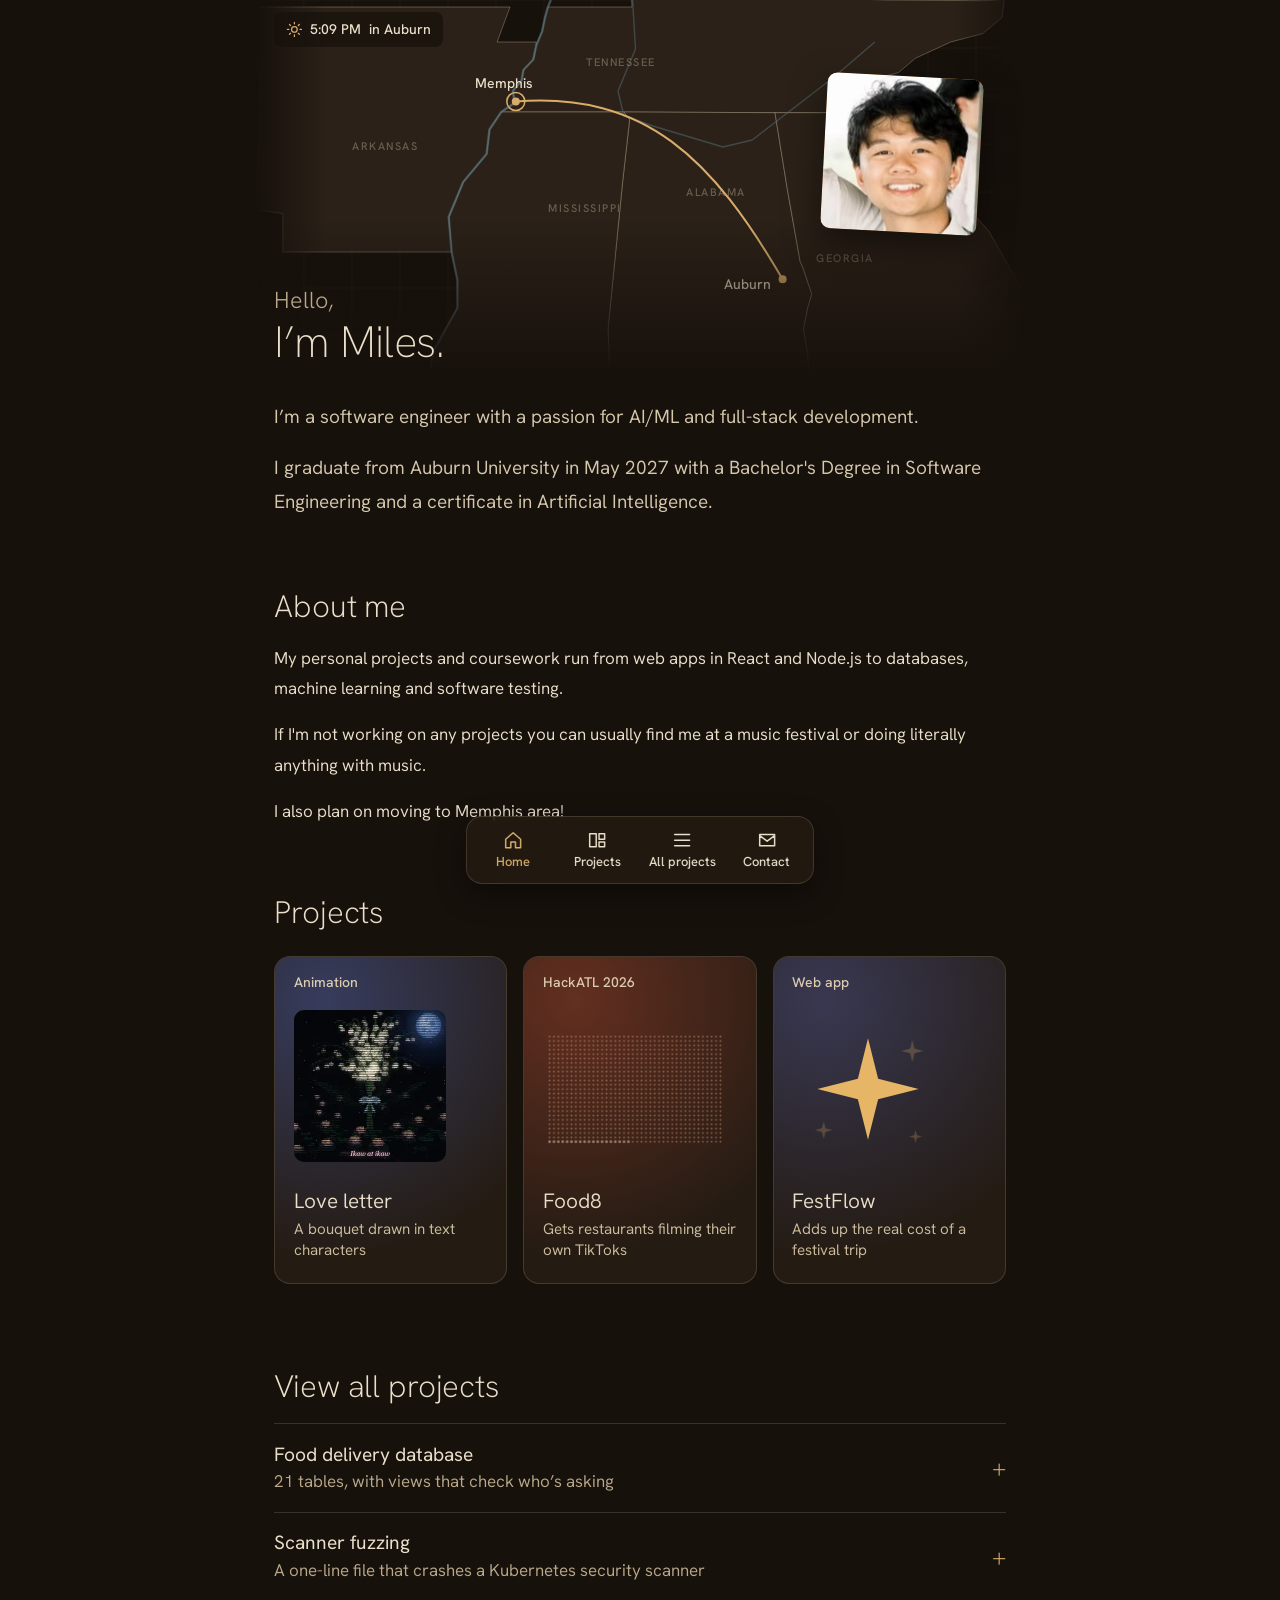
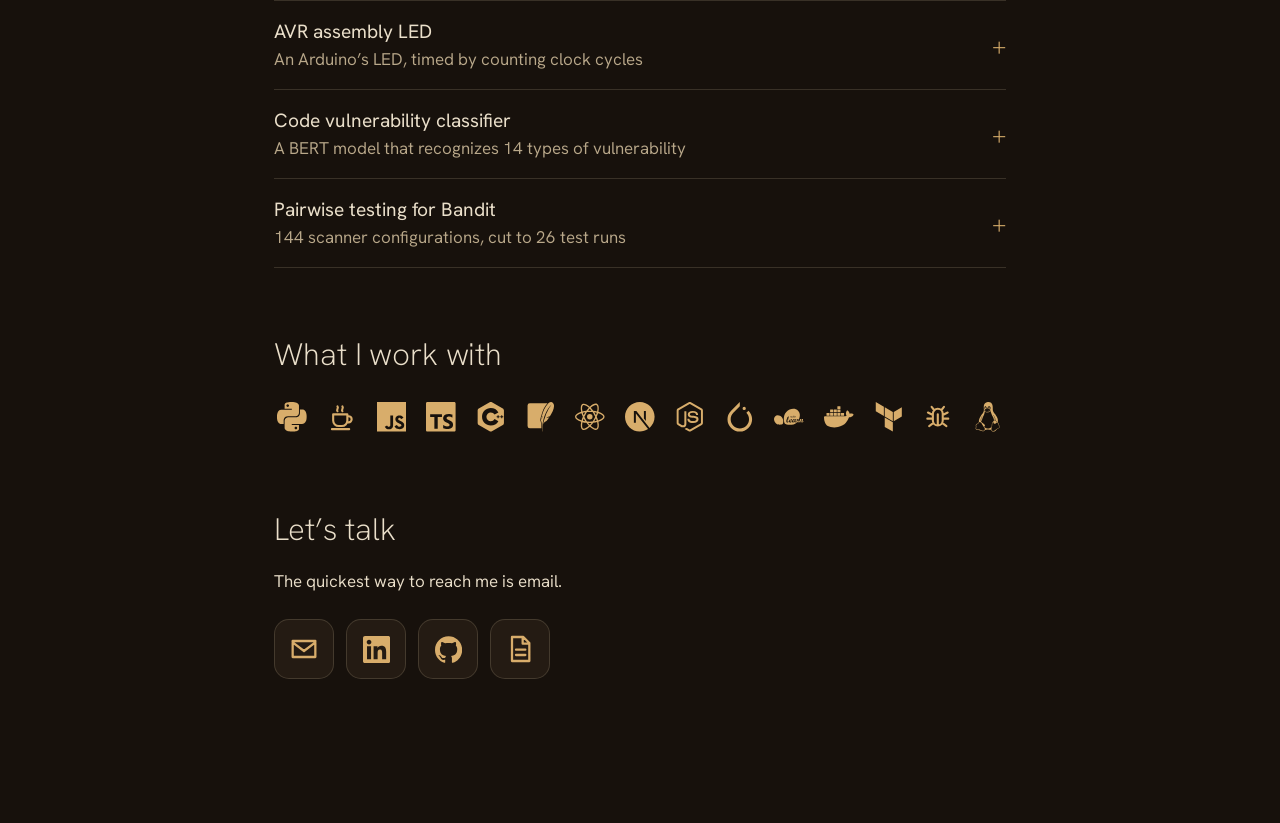
==== commit a3c45cee: "Update intro and Food8 text" ====
--- a/index.html
+++ b/index.html
@@ -36,7 +36,7 @@
     </header>
 
     <main>
-      <div class="intro"><p data-edit="hero.p1">I’m a software engineer with a passion for AI/ML and full-stack development.</p><p data-edit="hero.p2">I graduate from Auburn University with a Bachelor's Degree in Software Engineering with a certificate in Artificial Intelligence in May 2027.</p></div>
+      <div class="intro"><p data-edit="hero.p1">I’m a software engineer with a passion for AI/ML and full-stack development.</p><p data-edit="hero.p2">I graduate from Auburn University in May 2027 with a Bachelor's Degree in Software Engineering and a certificate in Artificial Intelligence.</p></div>
 
       <section id="about" aria-labelledby="about-h">
         <h2 data-edit="about.h" id="about-h">About me</h2>
@@ -68,7 +68,7 @@
       <dialog id="d-letter" aria-labelledby="dt-letter"><div class="stage"><img src="assets/love-letter.webp" width="1000" height="1000" loading="lazy" alt="A bouquet of white bell flowers with a pale blue ribbon, drawn in colored text characters above a lotus pond, with the message Ikaw at ikaw."></div>
         <div class="sheet"><h3 data-edit="letter.heading" id="dt-letter">Love letter</h3><p data-edit="letter.p1">A bouquet of lily of the valley blooms in a lotus pond, then types its message. Every flower, leaf and petal is made of colored characters, with no libraries and no image files.</p><p data-edit="letter.p2">Each frame is painted on a small hidden canvas where one pixel stands for one character. The page reads those pixels back and draws a character for each, dense ones for bright spots and light ones for dim.</p><p data-edit="letter.made" class="made">JavaScript, Canvas 2D</p><div class="pills"><a class="pill" href="love-letter/"><span data-edit="letter.link1">Open the love letter</span></a><a class="pill" href="https://github.com/mileslagman/love-letter"><span data-edit="letter.link2">Read the code</span></a><form method="dialog"><button class="pill"><span data-edit="letter.close">Close</span></button></form></div></div>
       </dialog><dialog id="d-food8" aria-labelledby="dt-food8"><div class="plate"><svg viewBox="0 0 840 540" role="img" aria-label="1,000 dots with 19 filled in"><defs><pattern id="dot2" width="20" height="20" patternUnits="userSpaceOnUse" x="20" y="20"><circle cx="10" cy="10" r="4.500" fill="#c08a6c" fill-opacity=".55"/></pattern></defs><rect x="20" y="20" width="800" height="500" fill="url(#dot2)"/><path d="M30 510h360.100" stroke="#ffe9c4" stroke-width="15" stroke-linecap="round" stroke-dasharray="0 20" fill="none"/></svg></div>
-        <div class="sheet"><h3 data-edit="food8.heading" id="dt-food8">Food8</h3><p data-edit="food8.p1">If these dots were 1,000 local food TikToks, the 19 bright ones came from restaurants. We found that 1.9% at HackATL 2026, and it became the problem to solve.</p><p data-edit="food8.p2">With a team of four, I built an app that plans a restaurant owner’s videos shot by shot. An Apify scraper compares top-performing posts against the rest, and the Claude API turns eight setup questions into shot lists and captions.</p><p data-edit="food8.made" class="made">Next.js, TypeScript, React, Claude API, Apify</p><div class="pills"><form method="dialog"><button class="pill"><span data-edit="food8.close">Close</span></button></form></div></div>
+        <div class="sheet"><h3 data-edit="food8.heading" id="dt-food8">Food8</h3><p data-edit="food8.p1">If these dots were 1,000 local food TikToks, the 19 bright ones came from restaurants. We found that 1.9% at HackATL 2026, and it became our problem to solve.</p><p data-edit="food8.p2">With a team of four, we built a web-app that plans a restaurant owner’s videos shot by shot. An Apify scraper compares top-performing posts against the rest, and the Claude API turns eight setup questions into shot lists and captions.</p><p data-edit="food8.made" class="made">Next.js, TypeScript, React, Claude API, Apify</p><div class="pills"><form method="dialog"><button class="pill"><span data-edit="food8.close">Close</span></button></form></div></div>
       </dialog><dialog id="d-fest" aria-labelledby="dt-fest"><img class="wide" src="assets/festflow-dashboard.webp" width="1920" height="1035" loading="lazy" alt="FestFlow’s dashboard, with a countdown to the next festival, planned spend, budget left and the cost of each trip.">
         <div class="sheet"><h3 data-edit="fest.heading" id="dt-fest">FestFlow</h3><p data-edit="fest.p1">Pick a festival and it adds up the real cost: ticket, flight or drive, where you’ll stay, getting around, and food. It covers 18 festivals, splits shared costs across the group, and works out who pays whom back.</p><p data-edit="fest.p2">The server has no dependencies beyond Node. It keeps the API key off the browser and caches each price search for six hours.</p><p data-edit="fest.made" class="made">JavaScript, Node, SerpApi, OpenStreetMap</p><div class="pills"><a class="pill" href="https://github.com/mileslagman/festflow"><span data-edit="fest.link1">Read the code</span></a><form method="dialog"><button class="pill"><span data-edit="fest.close">Close</span></button></form></div></div>
       </dialog>
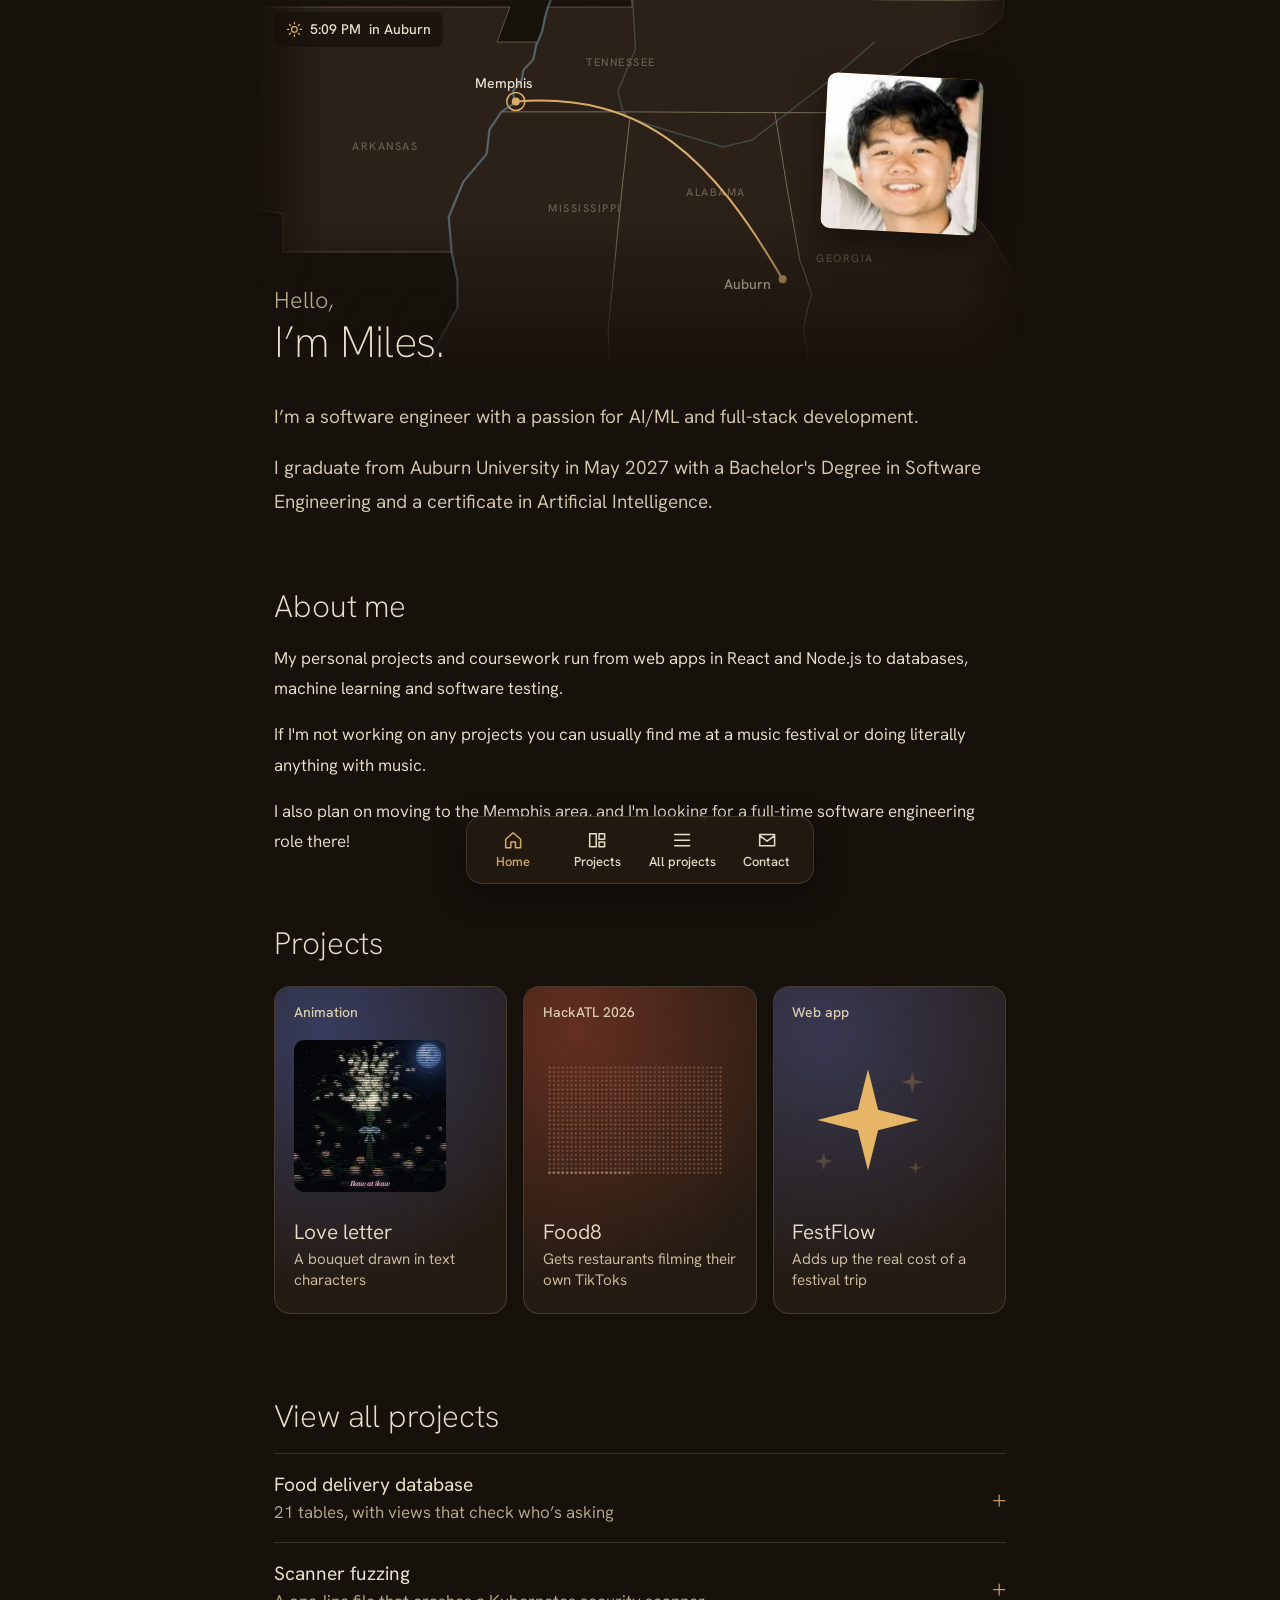
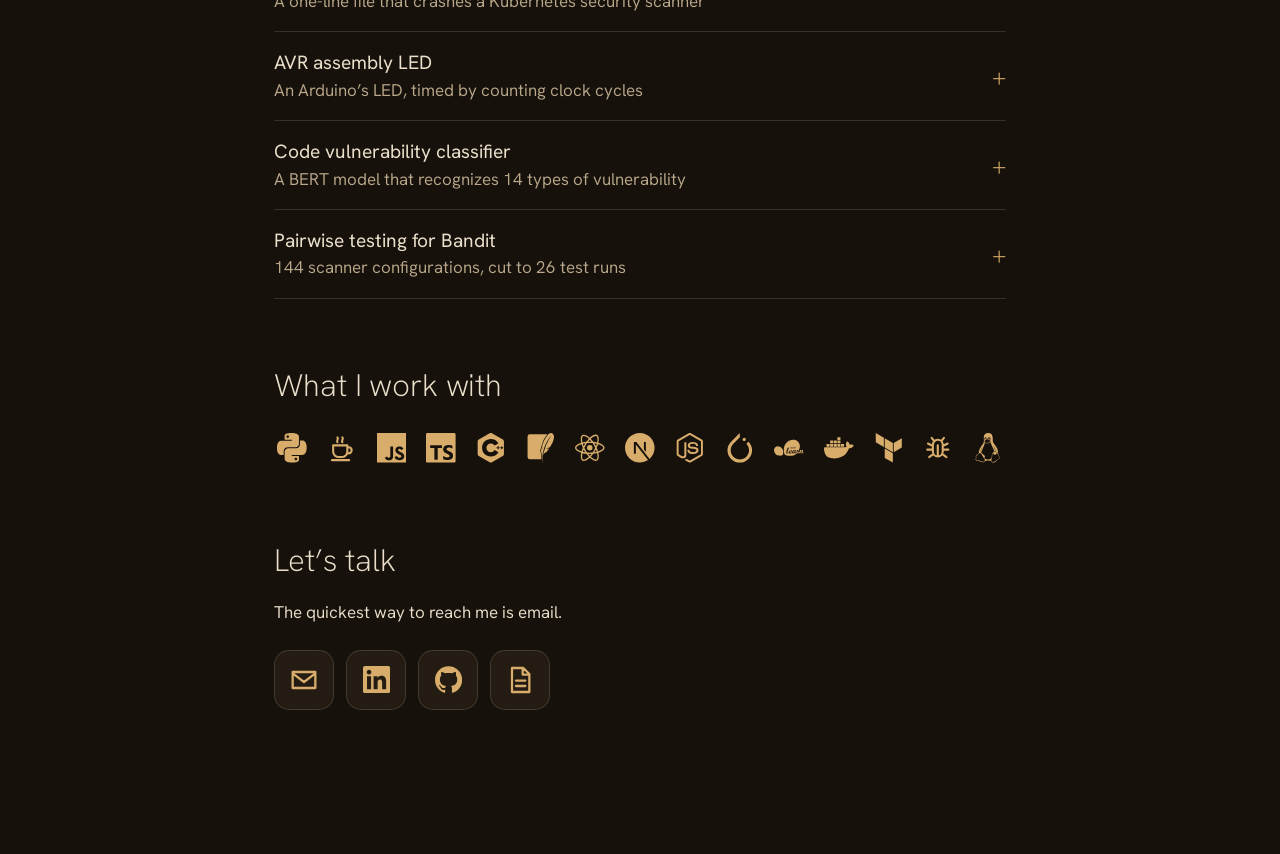
==== commit 1239f135: "Fix wording in About me and Food8" ====
--- a/index.html
+++ b/index.html
@@ -42,7 +42,7 @@
         <h2 data-edit="about.h" id="about-h">About me</h2>
         <p data-edit="about.p1">My personal projects and coursework run from web apps in React and Node.js to databases, machine learning and software testing.</p>
         <p data-edit="about.p2">If I'm not working on any projects you can usually find me at a music festival or doing literally anything with music.</p>
-        <p data-edit="about.p3">I also plan on moving to Memphis area!</p>
+        <p data-edit="about.p3">I also plan on moving to the Memphis area, and I'm looking for a full-time software engineering role there!</p>
       </section>
 
       <section id="projects" aria-labelledby="projects-h">
@@ -68,7 +68,7 @@
       <dialog id="d-letter" aria-labelledby="dt-letter"><div class="stage"><img src="assets/love-letter.webp" width="1000" height="1000" loading="lazy" alt="A bouquet of white bell flowers with a pale blue ribbon, drawn in colored text characters above a lotus pond, with the message Ikaw at ikaw."></div>
         <div class="sheet"><h3 data-edit="letter.heading" id="dt-letter">Love letter</h3><p data-edit="letter.p1">A bouquet of lily of the valley blooms in a lotus pond, then types its message. Every flower, leaf and petal is made of colored characters, with no libraries and no image files.</p><p data-edit="letter.p2">Each frame is painted on a small hidden canvas where one pixel stands for one character. The page reads those pixels back and draws a character for each, dense ones for bright spots and light ones for dim.</p><p data-edit="letter.made" class="made">JavaScript, Canvas 2D</p><div class="pills"><a class="pill" href="love-letter/"><span data-edit="letter.link1">Open the love letter</span></a><a class="pill" href="https://github.com/mileslagman/love-letter"><span data-edit="letter.link2">Read the code</span></a><form method="dialog"><button class="pill"><span data-edit="letter.close">Close</span></button></form></div></div>
       </dialog><dialog id="d-food8" aria-labelledby="dt-food8"><div class="plate"><svg viewBox="0 0 840 540" role="img" aria-label="1,000 dots with 19 filled in"><defs><pattern id="dot2" width="20" height="20" patternUnits="userSpaceOnUse" x="20" y="20"><circle cx="10" cy="10" r="4.500" fill="#c08a6c" fill-opacity=".55"/></pattern></defs><rect x="20" y="20" width="800" height="500" fill="url(#dot2)"/><path d="M30 510h360.100" stroke="#ffe9c4" stroke-width="15" stroke-linecap="round" stroke-dasharray="0 20" fill="none"/></svg></div>
-        <div class="sheet"><h3 data-edit="food8.heading" id="dt-food8">Food8</h3><p data-edit="food8.p1">If these dots were 1,000 local food TikToks, the 19 bright ones came from restaurants. We found that 1.9% at HackATL 2026, and it became our problem to solve.</p><p data-edit="food8.p2">With a team of four, we built a web-app that plans a restaurant owner’s videos shot by shot. An Apify scraper compares top-performing posts against the rest, and the Claude API turns eight setup questions into shot lists and captions.</p><p data-edit="food8.made" class="made">Next.js, TypeScript, React, Claude API, Apify</p><div class="pills"><form method="dialog"><button class="pill"><span data-edit="food8.close">Close</span></button></form></div></div>
+        <div class="sheet"><h3 data-edit="food8.heading" id="dt-food8">Food8</h3><p data-edit="food8.p1">If these dots were 1,000 local food TikToks, the 19 bright ones came from restaurants. We found that 1.9% at HackATL 2026, and it became our problem to solve.</p><p data-edit="food8.p2">With a team of four, we built a web app that plans a restaurant owner’s videos shot by shot. An Apify scraper compares top-performing posts against the rest, and the Claude API turns eight setup questions into shot lists and captions.</p><p data-edit="food8.made" class="made">Next.js, TypeScript, React, Claude API, Apify</p><div class="pills"><form method="dialog"><button class="pill"><span data-edit="food8.close">Close</span></button></form></div></div>
       </dialog><dialog id="d-fest" aria-labelledby="dt-fest"><img class="wide" src="assets/festflow-dashboard.webp" width="1920" height="1035" loading="lazy" alt="FestFlow’s dashboard, with a countdown to the next festival, planned spend, budget left and the cost of each trip.">
         <div class="sheet"><h3 data-edit="fest.heading" id="dt-fest">FestFlow</h3><p data-edit="fest.p1">Pick a festival and it adds up the real cost: ticket, flight or drive, where you’ll stay, getting around, and food. It covers 18 festivals, splits shared costs across the group, and works out who pays whom back.</p><p data-edit="fest.p2">The server has no dependencies beyond Node. It keeps the API key off the browser and caches each price search for six hours.</p><p data-edit="fest.made" class="made">JavaScript, Node, SerpApi, OpenStreetMap</p><div class="pills"><a class="pill" href="https://github.com/mileslagman/festflow"><span data-edit="fest.link1">Read the code</span></a><form method="dialog"><button class="pill"><span data-edit="fest.close">Close</span></button></form></div></div>
       </dialog>
